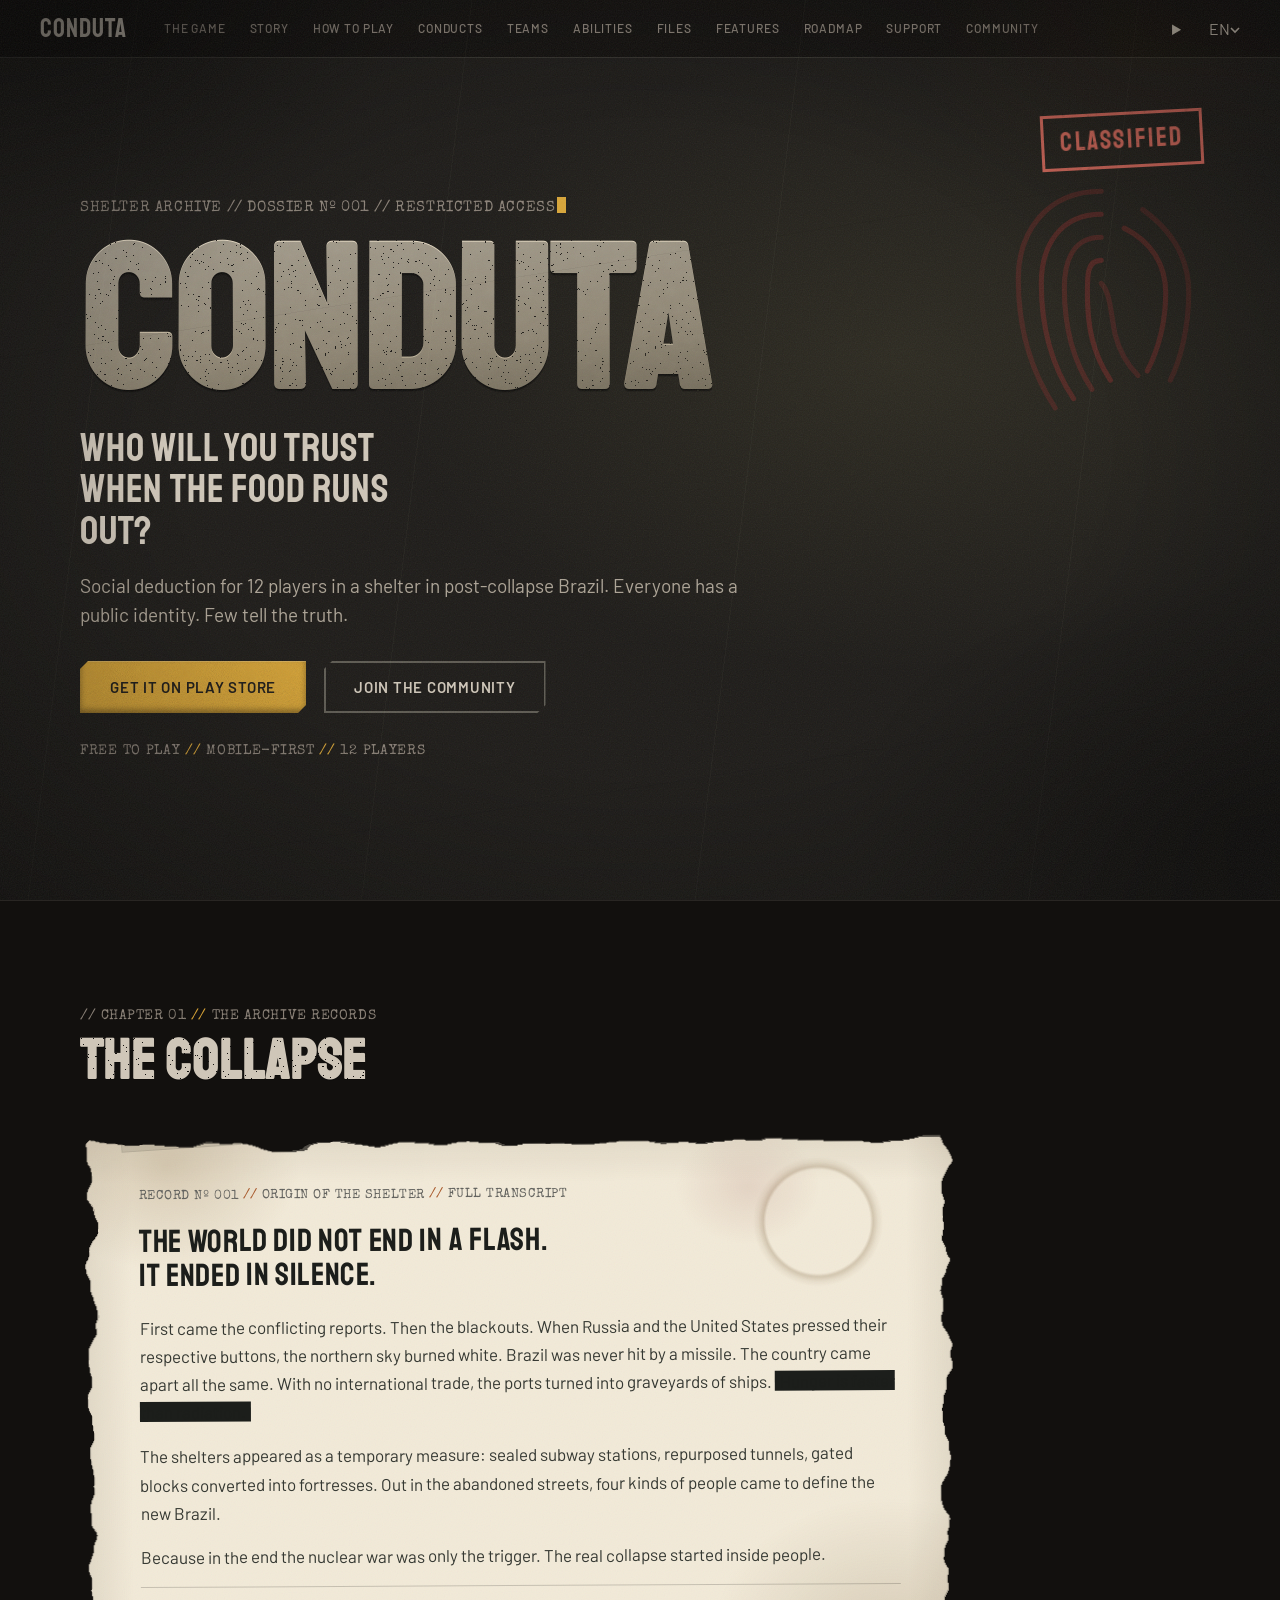
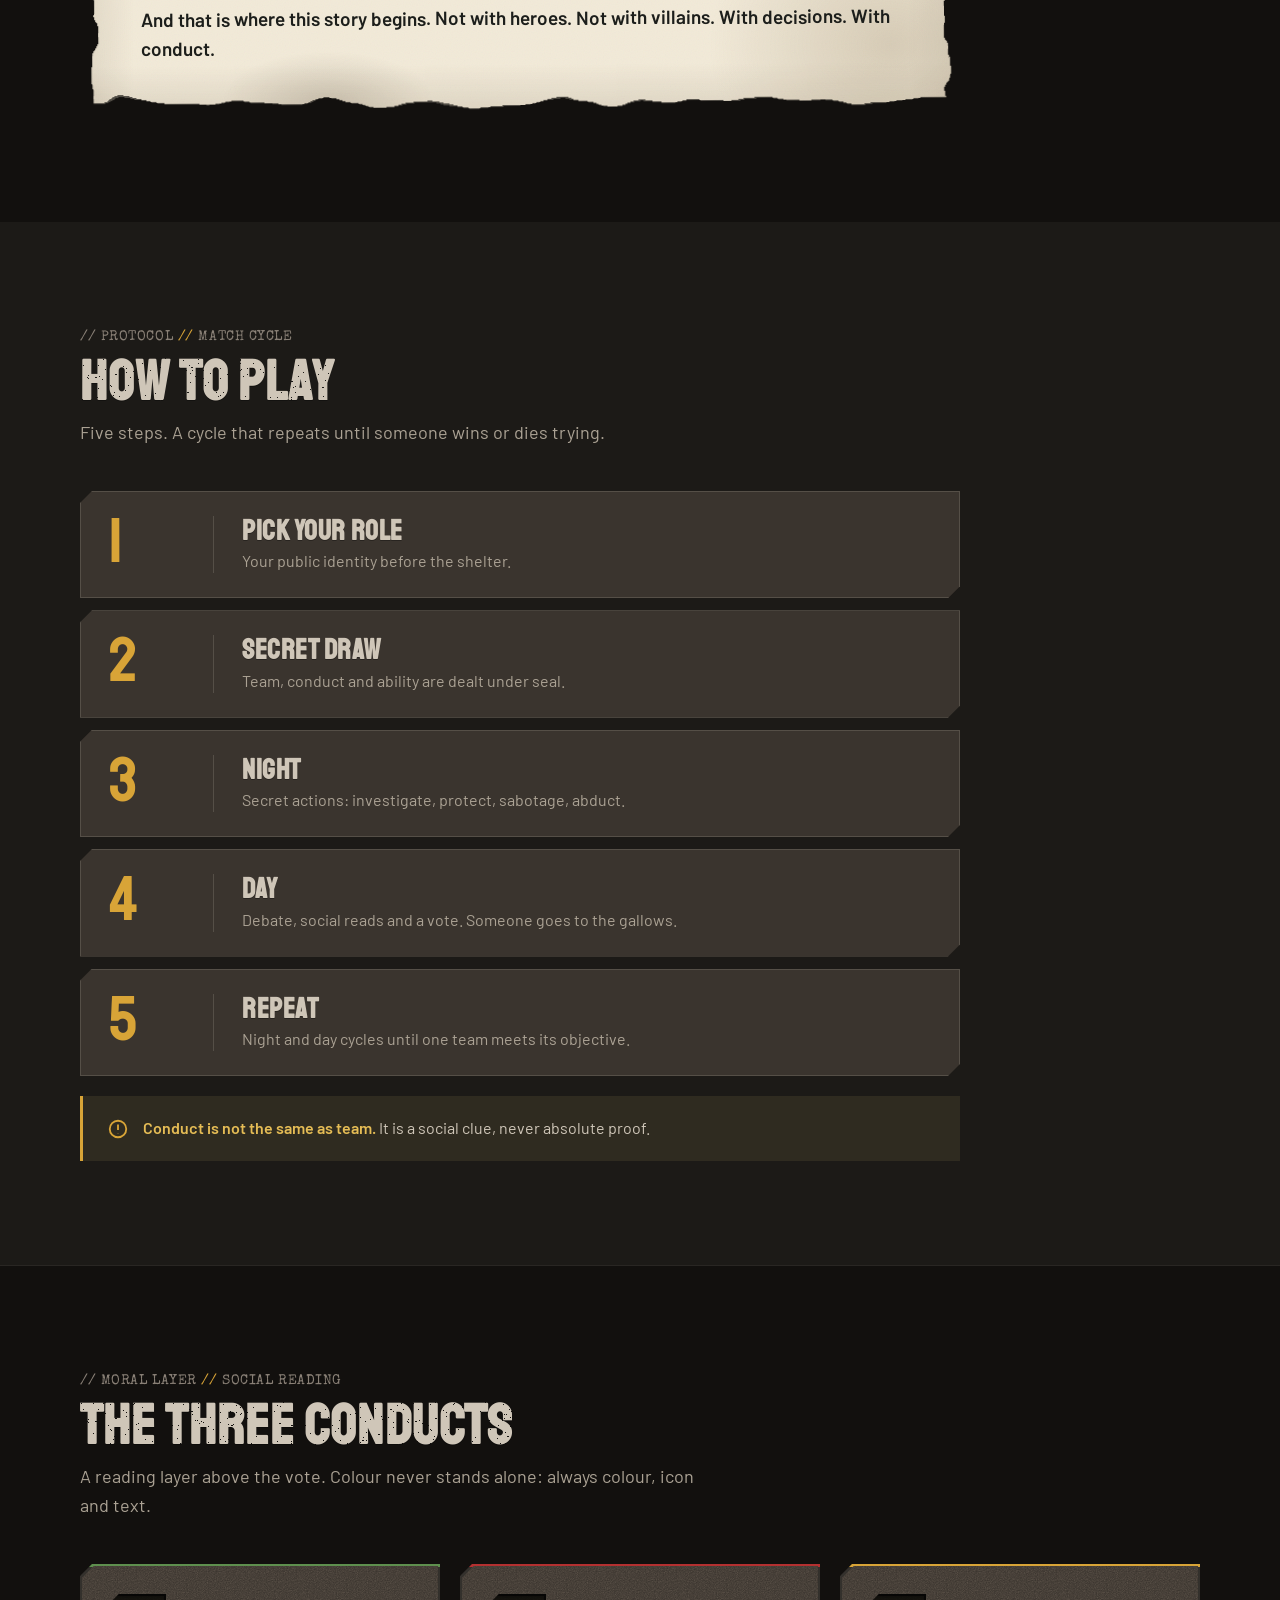
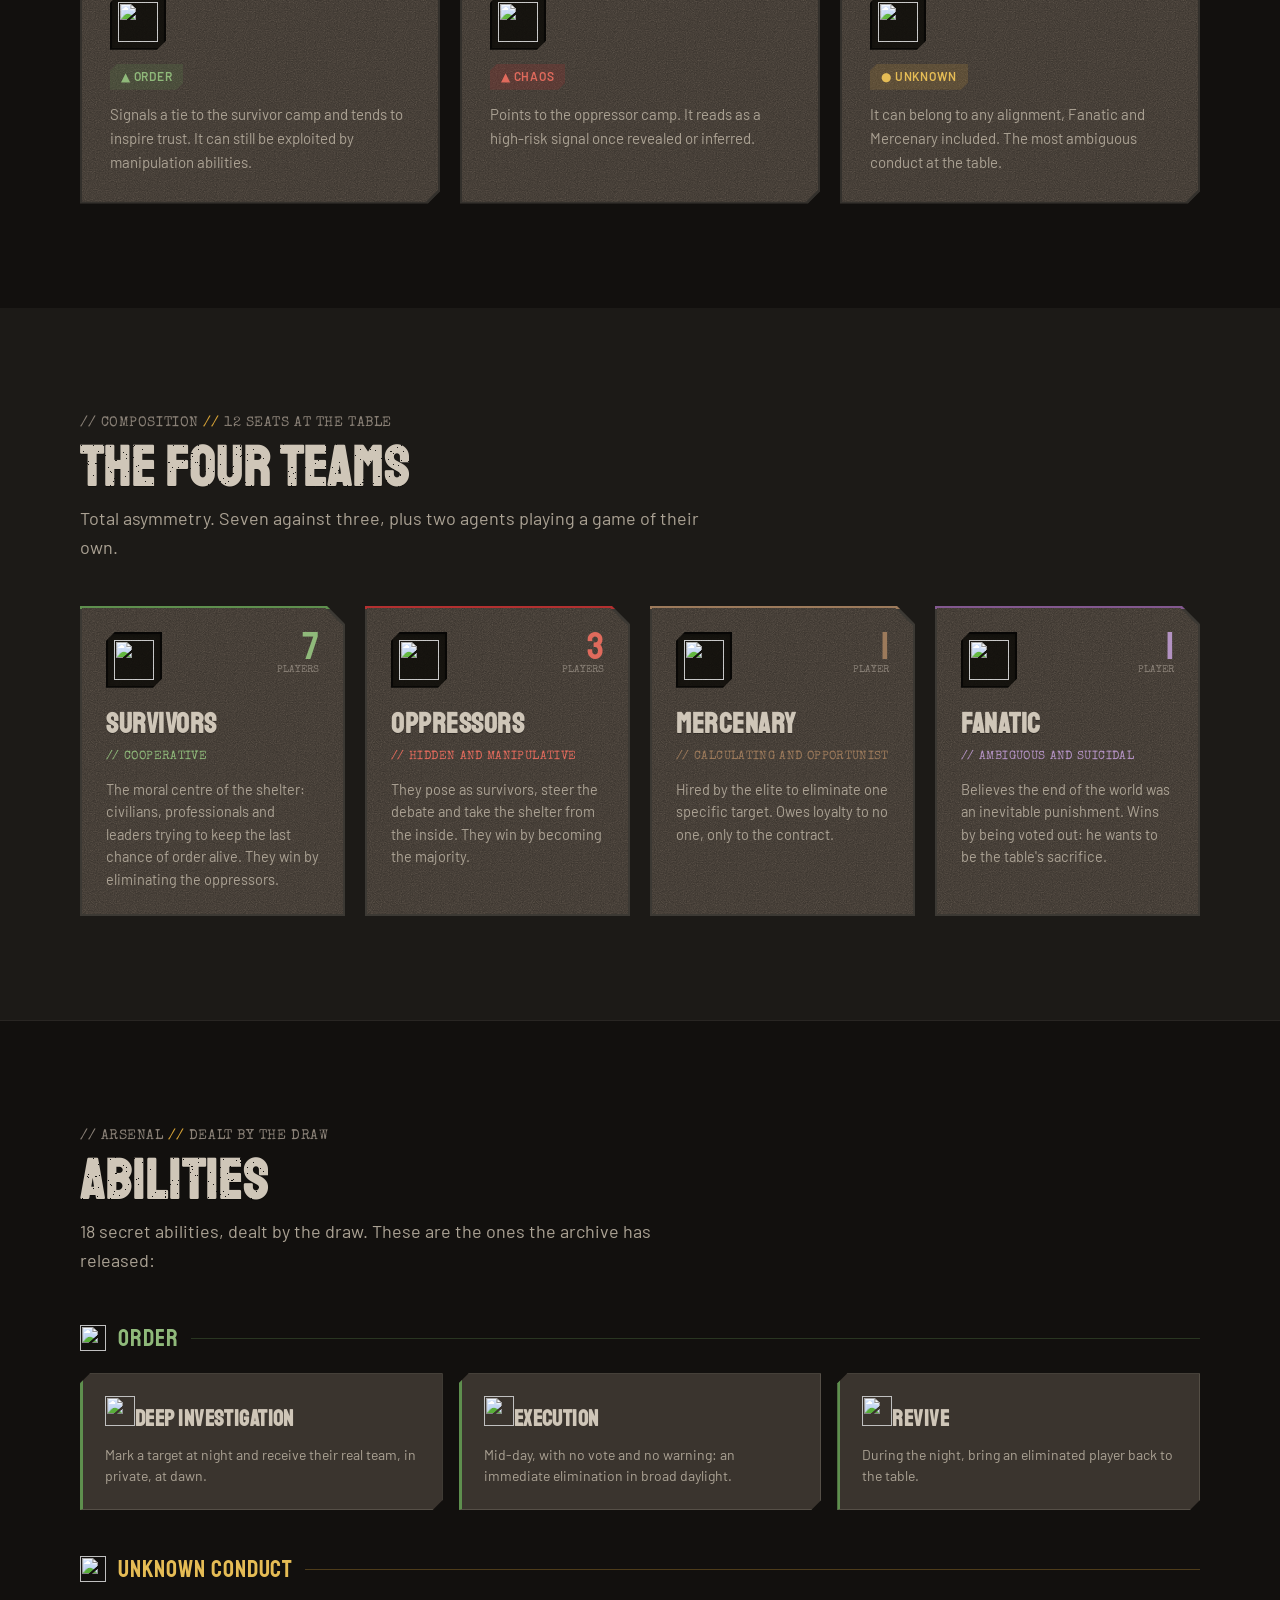
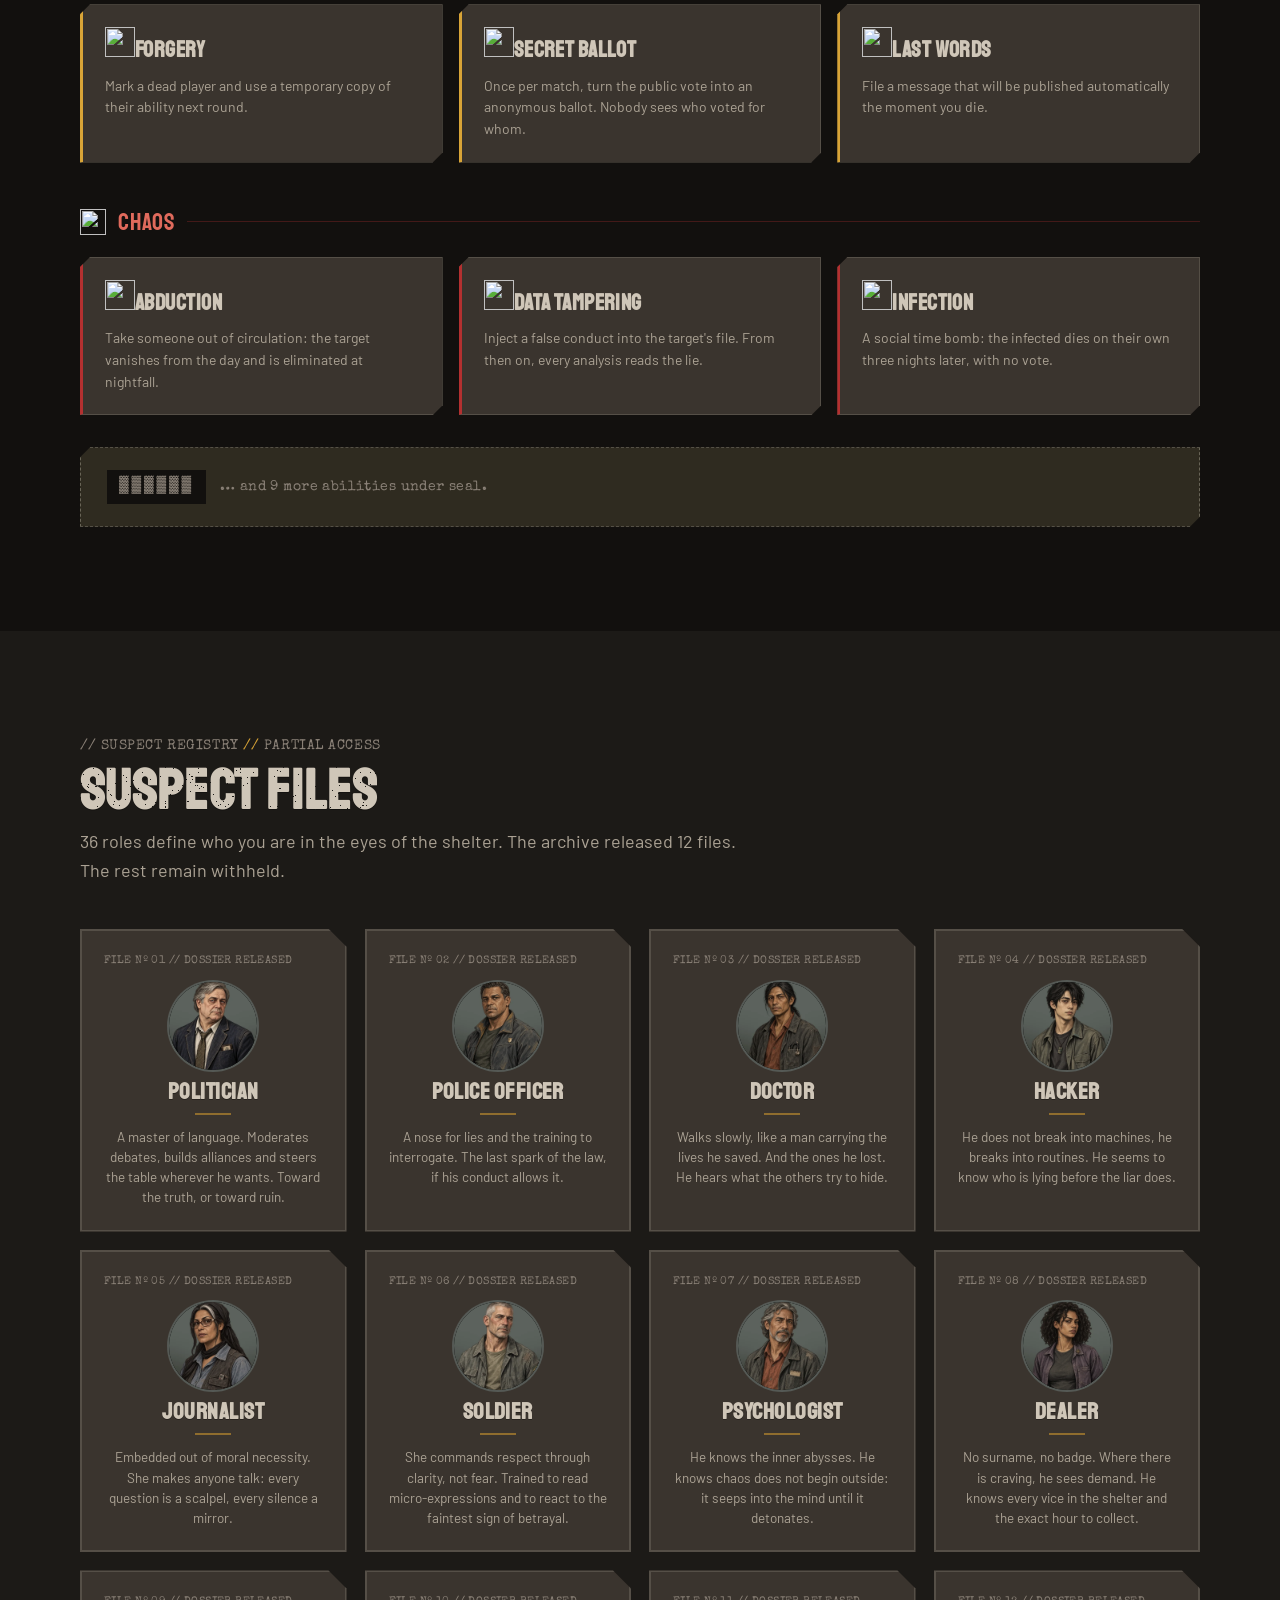
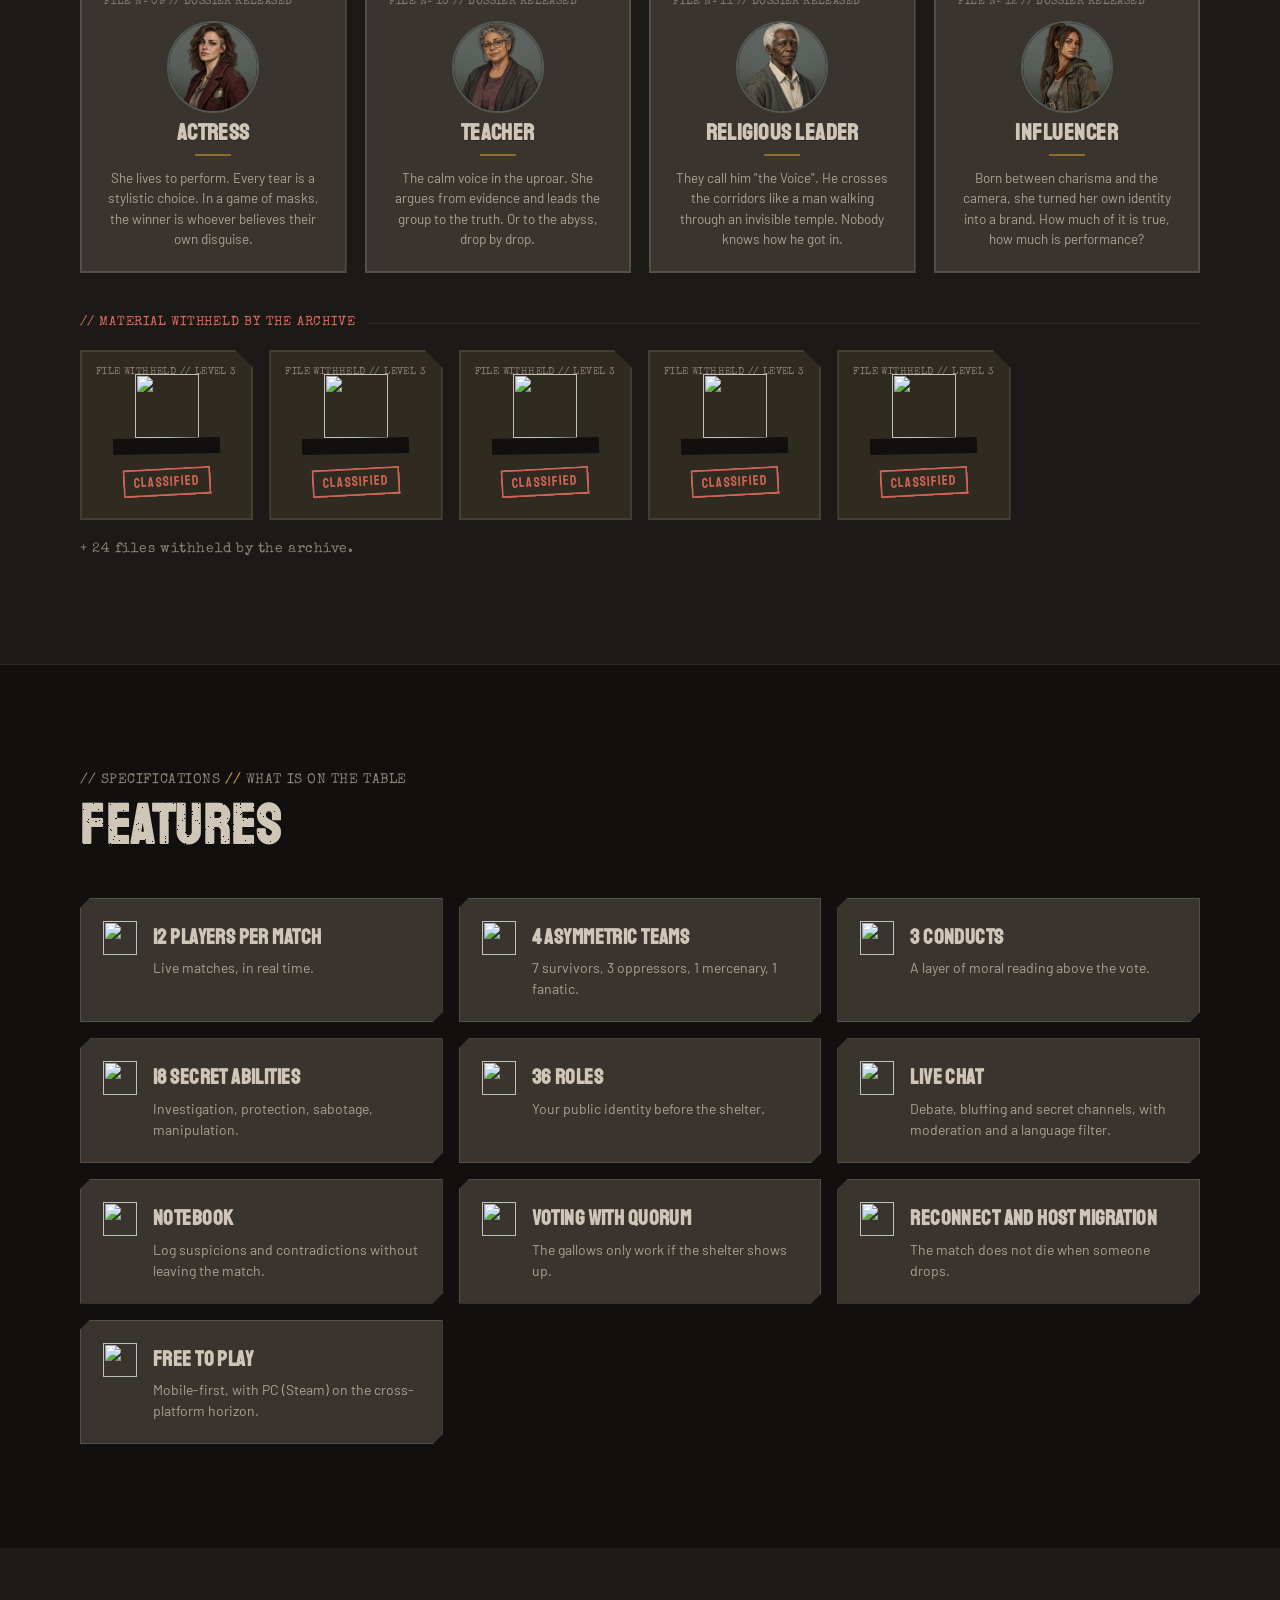
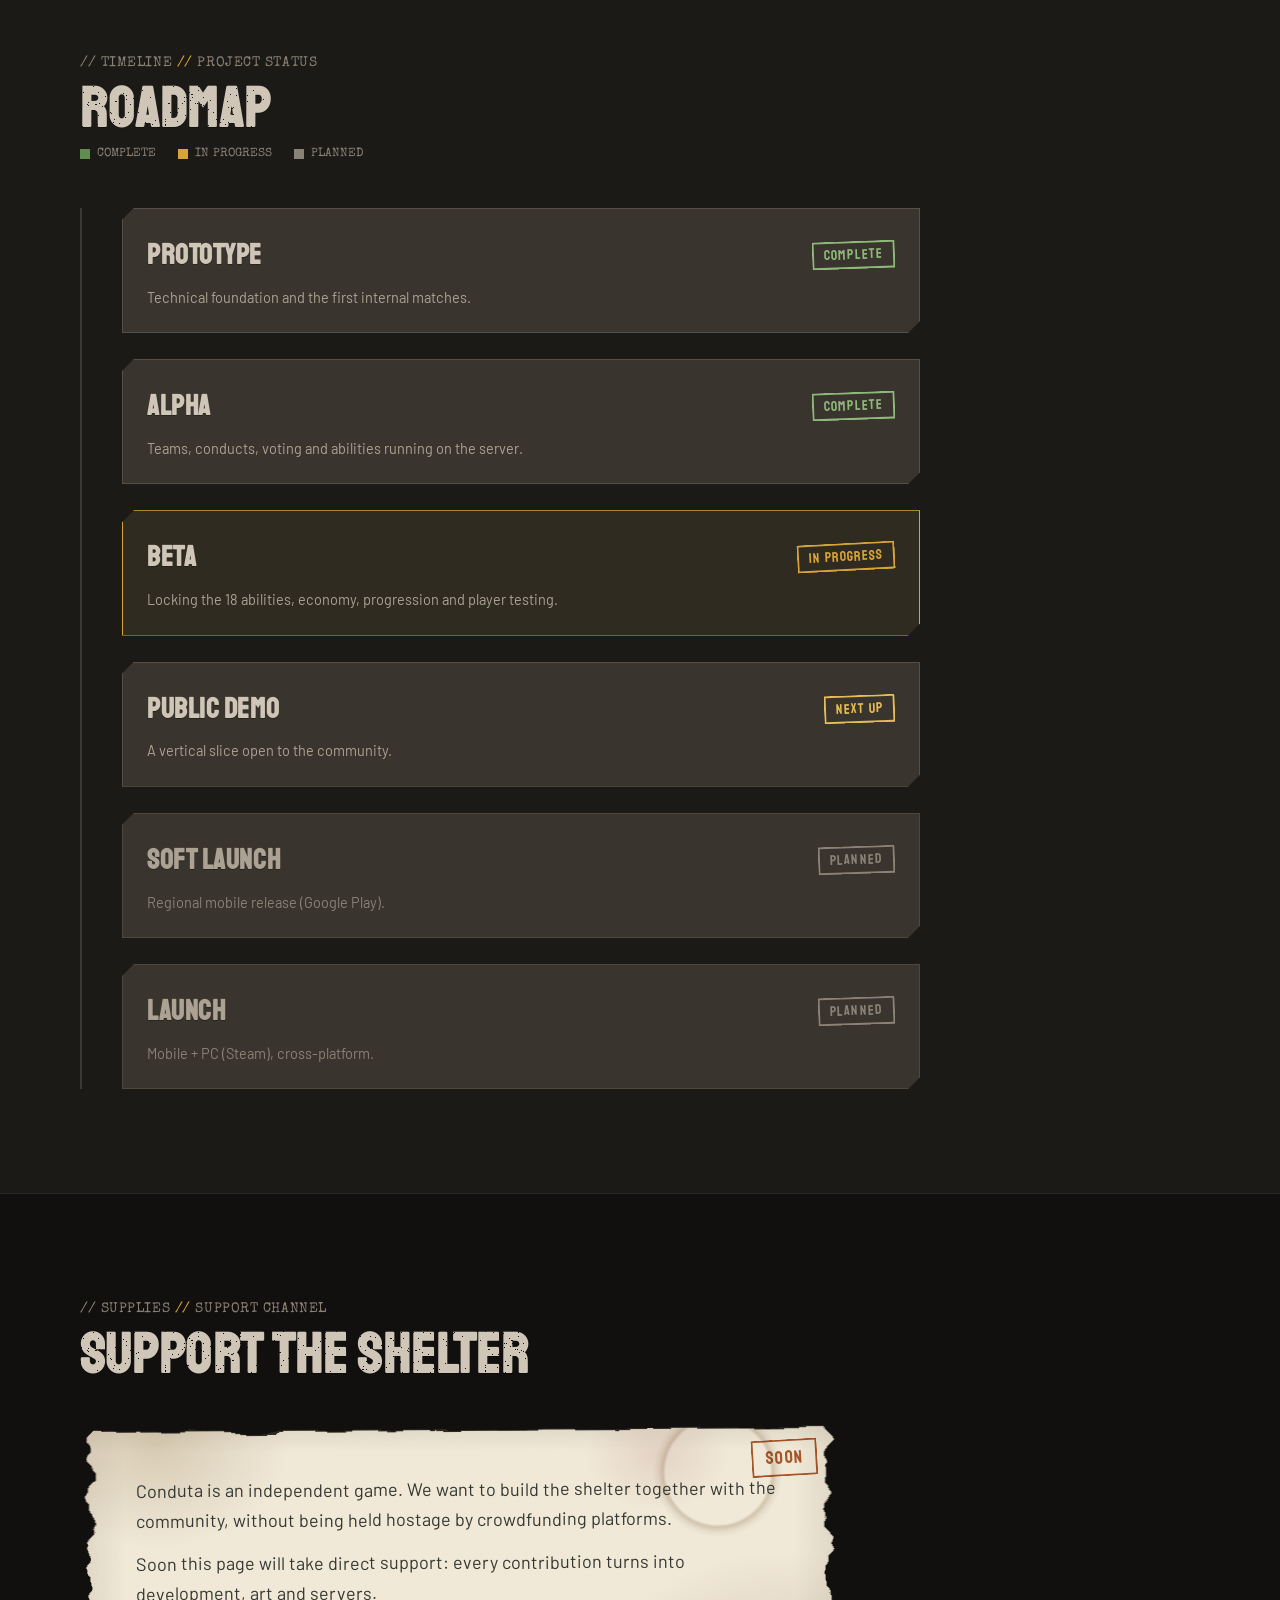
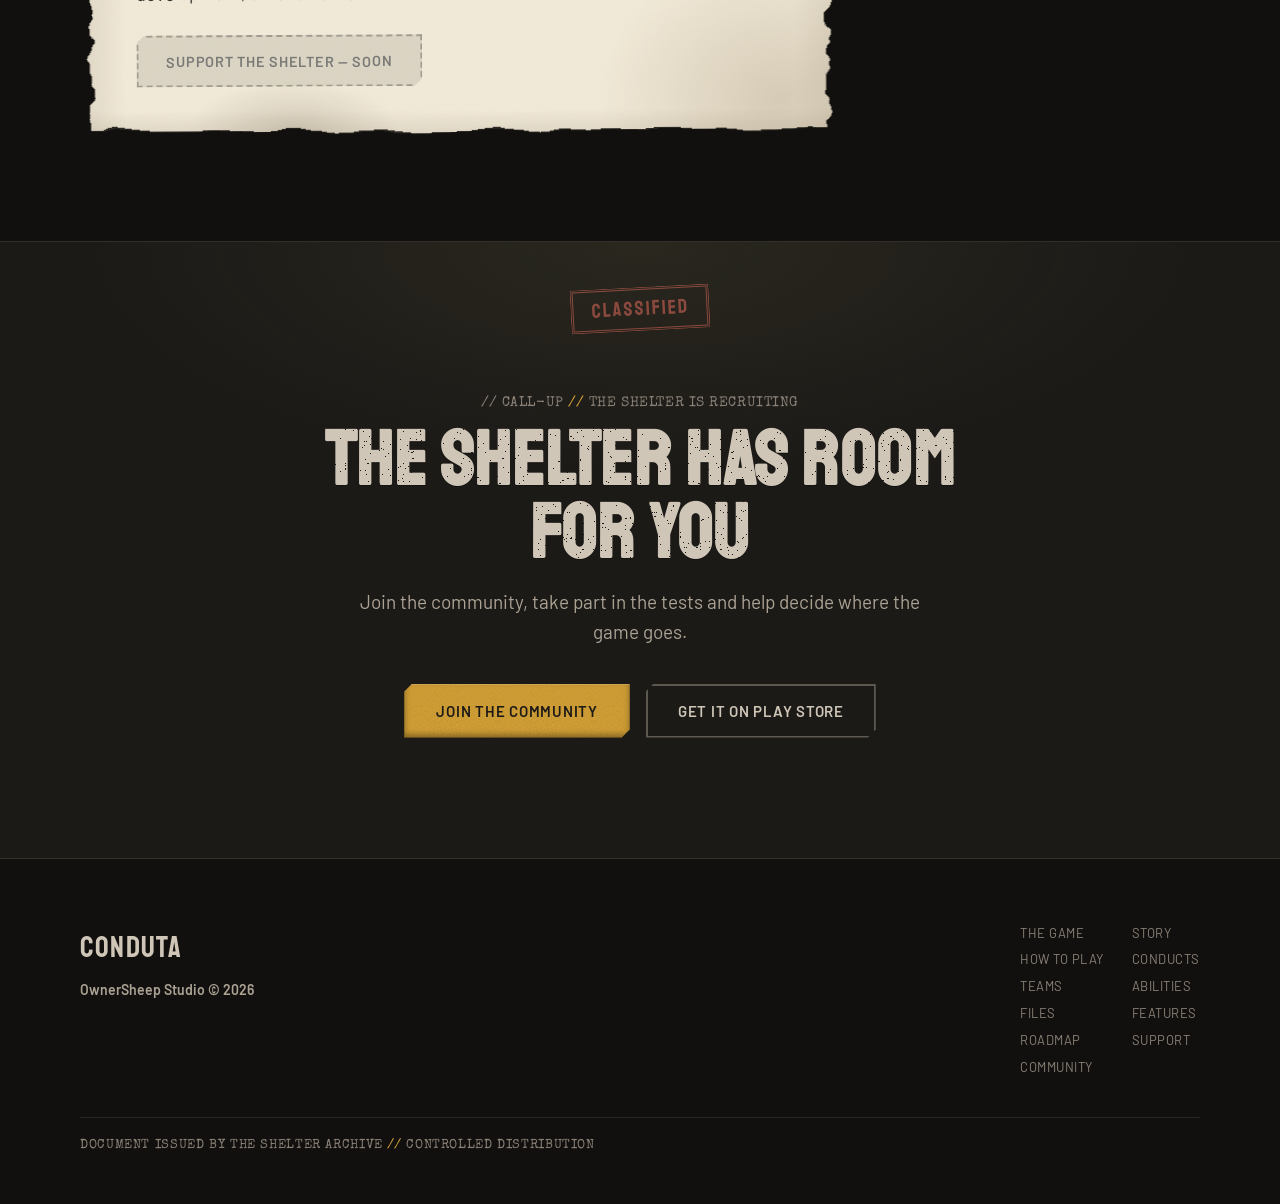
==== site/en/index.html @ 836adf1b "feat(site): fonte do site em produção + Design System v2 O código que estava no ar em ownersheep.com" ====
<!DOCTYPE html>
<html lang="en">
<head>
<meta charset="utf-8">
<meta name="viewport" content="width=device-width, initial-scale=1">
<title>CONDUTA — Shelter Dossier</title>
<meta name="description" content="CONDUTA is a social deduction game inside a post-collapse shelter: 12 players, 4 teams, 3 conducts and no one worth trusting. Lie, investigate, vote, survive.">
<link rel="canonical" href="https://ownersheep.com.br/en/">
<link rel="alternate" hreflang="pt-BR" href="https://ownersheep.com.br/">
<link rel="alternate" hreflang="en" href="https://ownersheep.com.br/en/">
<link rel="alternate" hreflang="es" href="https://ownersheep.com.br/es/">
<link rel="alternate" hreflang="x-default" href="https://ownersheep.com.br/">
<script>
!function(t,e){var o,n,p,r;e.__SV||(window.posthog=e,e._i=[],e.init=function(i,s,a){function g(t,e){var o=e.split(".");2==o.length&&(t=t[o[0]],e=o[1]),t[e]=function(){t.push([e].concat(Array.prototype.slice.call(arguments,0)))}}(p=t.createElement("script")).type="text/javascript",p.crossOrigin="anonymous",p.async=!0,p.src=s.api_host.replace(".i.posthog.com","-assets.i.posthog.com")+"/static/array.js",(r=t.getElementsByTagName("script")[0]).parentNode.insertBefore(p,r);var u=e;for(void 0!==a?u=e[a]=[]:a="posthog",u.people=u.people||[],u.toString=function(t){var e="posthog";return"posthog"!==a&&(e+="."+a),t||(e+=" (stub)"),e},u.people.toString=function(){return u.toString(1)+".people (stub)"},o="init capture register register_once register_for_session unregister unregister_for_session getFeatureFlag getFeatureFlagPayload isFeatureEnabled reloadFeatureFlags updateEarlyAccessFeatureEnrollment getEarlyAccessFeatures on onFeatureFlags onSessionId getSurveys getActiveMatchingSurveys renderSurvey canRenderSurvey getNextSurveyStep identify setPersonProperties group resetGroups setPersonPropertiesForFlags resetPersonPropertiesForFlags setGroupPropertiesForFlags resetGroupPropertiesForFlags reset get_distinct_id getGroups get_session_id get_session_replay_url alias set_config startSessionRecording stopSessionRecording sessionRecordingStarted captureException loadToolbar get_property getSessionProperty createPersonProfile opt_in_capturing opt_out_capturing has_opted_in_capturing has_opted_out_capturing clear_opt_in_out_capturing debug getPageViewId captureTraceFeedback captureTraceMetric".split(" "),n=0;n<o.length;n++)g(u,o[n]);e._i.push([i,s,a])},e.__SV=1)}(document,window.posthog||[]);
posthog.init('phc_nqcpeffnAC99HLrPmfV9vNyrhbx3zziM78CLrvFumbRr',{api_host:'https://us.i.posthog.com', defaults:'2025-05-24', person_profiles:'identified_only'})
</script>
<style>
@font-face{font-family:'Staatliches';src:url('../fonts/Staatliches-Regular.ttf') format('truetype');font-weight:400;font-display:swap;}
@font-face{font-family:'Barlow';src:url('../fonts/Barlow-Regular.ttf') format('truetype');font-weight:400;font-display:swap;}
@font-face{font-family:'Barlow';src:url('../fonts/Barlow-Medium.ttf') format('truetype');font-weight:500;font-display:swap;}
@font-face{font-family:'Barlow';src:url('../fonts/Barlow-SemiBold.ttf') format('truetype');font-weight:600;font-display:swap;}
@font-face{font-family:'Barlow';src:url('../fonts/Barlow-Bold.ttf') format('truetype');font-weight:700;font-display:swap;}
@font-face{font-family:'Special Elite';src:url('../fonts/SpecialElite-Regular.ttf') format('truetype');font-weight:400;font-display:swap;}
:root{
--surface-base:#1C1A17;--surface-sunken:#12100E;--surface-panel:#3A342E;--surface-panel-deep:#2F2B20;--surface-paper:#F2EAD8;--halo:#FBF7EC;
--ink:#CFC6B8;--ink-muted:#8A8177;--ink-soft:#ABA294;--ink-on-accent:#1C1A17;--ink-on-danger:#F2EAD8;--ink-on-paper:#1C1A17;
--accent:#D8A437;--accent-hover:#E5BC55;--accent-pressed:#B98A2D;--accent-deep:#8F6D2E;--rust:#A65526;--rust-bright:#C26E35;--leather:#9C7A5B;
--danger:#B33030;--danger-text:#E06A5C;--danger-pressed:#8F2424;--gore:#7A1F1F;--gore-shadow:#4A0F0F;
--success:#5E8F4E;--success-text:#8FB97A;
--team-survivors:#5E8F4E;--team-oppressors:#B33030;--team-mercenary:#9C7A5B;--team-fanatic:#82588F;--team-fanatic-text:#B392C2;
--conduct-order:#5E8F4E;--conduct-chaos:#B33030;--conduct-unknown:#D8A437;
--border-subtle:rgba(242,234,216,0.10);--border-medium:rgba(242,234,216,0.15);--border-strong:rgba(242,234,216,0.30);
--overlay-light:rgba(0,0,0,0.30);--overlay-medium:rgba(0,0,0,0.50);--overlay-heavy:rgba(0,0,0,0.80);
--font-display:'Staatliches','Arial Narrow',sans-serif;--font-body:'Barlow',system-ui,sans-serif;--font-dossier:'Special Elite','Courier New',monospace;
--cut-sm:8px;--cut-md:12px;--cut-lg:20px;--shadow-paper:4px 6px 0 rgba(0,0,0,0.35);
--ease-out:cubic-bezier(0.16,1,0.3,1);--ease-stamp:cubic-bezier(0.34,1.56,0.64,1);--ease-inout:cubic-bezier(0.83,0,0.17,1);
}
*{margin:0;padding:0;box-sizing:border-box;}
html{scroll-behavior:smooth;}
body{background:var(--surface-base);color:var(--ink);font-family:var(--font-body);font-size:16px;line-height:1.6;-webkit-font-smoothing:antialiased;overflow-x:hidden;padding-top:58px;scroll-padding-top:64px;}
::selection{background:var(--accent);color:var(--ink-on-accent);}
@keyframes stamp-in{0%{transform:rotate(-7deg) scale(1.7);opacity:0;}100%{transform:rotate(-3deg) scale(1);opacity:.9;}}
@keyframes blink{0%,49%{opacity:1;}50%,100%{opacity:0;}}
@keyframes rise{0%{transform:translateY(18px);opacity:0;}100%{transform:translateY(0);opacity:1;}}
@media (prefers-reduced-motion:reduce){*,*::before,*::after{animation-duration:.01ms!important;transition-duration:.01ms!important;}}
</style>
<style id="wear-layer">
/* ===== CAMADA DE DESGASTE v1.1 — feedback UI/UX 12/06/2026 ===== */
.wear-grain2{position:fixed;inset:0;pointer-events:none;z-index:9991;opacity:.06;mix-blend-mode:overlay;background-image:url("data:image/svg+xml,%3Csvg xmlns='http://www.w3.org/2000/svg' width='180' height='180'%3E%3Cfilter id='n'%3E%3CfeTurbulence type='fractalNoise' baseFrequency='0.11' numOctaves='2' seed='3'/%3E%3CfeColorMatrix type='saturate' values='0'/%3E%3C/filter%3E%3Crect width='180' height='180' filter='url(%23n)' opacity='0.55'/%3E%3C/svg%3E");}
.wear-vignette{position:fixed;inset:0;pointer-events:none;z-index:9989;background:radial-gradient(ellipse at center,transparent 52%,rgba(0,0,0,.40) 100%),radial-gradient(440px 300px at 6% 2%,rgba(0,0,0,.34),transparent 70%),radial-gradient(560px 360px at 97% 92%,rgba(0,0,0,.30),transparent 70%),radial-gradient(300px 200px at 88% 6%,rgba(58,38,18,.16),transparent 70%);}
.wear-scratches{position:fixed;inset:0;pointer-events:none;z-index:9988;opacity:.05;background:repeating-linear-gradient(97deg,transparent 0 137px,rgba(242,234,216,.55) 137px 138px,transparent 138px 331px),repeating-linear-gradient(-9deg,transparent 0 211px,rgba(0,0,0,.75) 211px 212px,transparent 212px 523px);}
.paper-worn{position:relative;transform:rotate(-.3deg);}
.paper-worn::after{content:"";position:absolute;inset:0;pointer-events:none;mix-blend-mode:multiply;background:
 radial-gradient(190px 150px at 10% 6%,rgba(122,90,42,.20),transparent 70%),
 radial-gradient(260px 210px at 92% 88%,rgba(101,77,38,.18),transparent 70%),
 radial-gradient(100px 80px at 76% 10%,rgba(122,31,31,.10),transparent 72%),
 radial-gradient(150px 70px at 28% 97%,rgba(60,45,25,.16),transparent 70%),
 radial-gradient(circle at 84% 16%,transparent 52px,rgba(110,80,40,.22) 55px,rgba(110,80,40,.07) 60px,transparent 65px),
 linear-gradient(180deg,rgba(70,50,25,.10),transparent 9%,transparent 91%,rgba(70,50,25,.12)),
 linear-gradient(90deg,rgba(70,50,25,.10),transparent 6%,transparent 94%,rgba(70,50,25,.10));}
@media (max-width:560px){
 .wear-scratches{display:none;}
 .paper-worn{transform:none;}
}

/* ===== REVISAO v1.2 — feedback ao vivo do Christian (UI/UX) 13/06/2026 ===== */
:root{ --soot:#13110D;
 --grime:url("data:image/svg+xml,%3Csvg xmlns='http://www.w3.org/2000/svg' width='160' height='160'%3E%3Cfilter id='g'%3E%3CfeTurbulence type='fractalNoise' baseFrequency='0.9' numOctaves='2'/%3E%3CfeColorMatrix type='saturate' values='0'/%3E%3C/filter%3E%3Crect width='160' height='160' filter='url(%23g)'/%3E%3C/svg%3E"); }
/* (1) marca com tinta gasta no lugar do ambar avulso */
.wordmark{ background:linear-gradient(176deg,#E9DEC8 0%,#CBBEA4 52%,#8B8169 100%);
 -webkit-background-clip:text; background-clip:text; -webkit-text-fill-color:transparent; color:transparent;
 filter:drop-shadow(0 2px 0 rgba(0,0,0,.42)); }
/* (4) relevo nos titulos display: tipo carimbado, nao adesivo chapado */
h1,h2,h3{ text-shadow:0 1px 0 rgba(0,0,0,.30); }
/* (4) relevo + grao nos botoes de acento */
a[style*="background:var(--accent)"], button[style*="background:var(--accent)"]{
 box-shadow:inset 0 1px 0 rgba(255,240,210,.22), inset 0 -3px 6px rgba(0,0,0,.40); }
/* (3) placa do simbolo: le em qualquer fundo, glifo cheio */
.sym{ width:56px; height:56px; display:grid; place-items:center; position:relative; flex:none;
 background:var(--soot);
 clip-path:polygon(9px 0,100% 0,100% calc(100% - 9px),calc(100% - 9px) 100%,0 100%,0 9px);
 box-shadow:inset 0 0 0 2px rgba(0,0,0,.55), inset 0 2px 5px rgba(0,0,0,.5), 0 2px 0 rgba(0,0,0,.4); }
.sym::after{ content:""; position:absolute; inset:0; pointer-events:none; opacity:.5; mix-blend-mode:overlay; background-image:var(--grime); }
.sym svg{ width:38px; height:38px; position:relative; z-index:1; filter:drop-shadow(0 1px 0 rgba(0,0,0,.65)); }
/* (2) chanfro com borda que ACOMPANHA o corte (camada dupla via clip herdado) */
.cutcard,.earcard{ background:transparent !important; border:none !important; position:relative; }
.cutcard::before,.earcard::before{ content:""; position:absolute; inset:0; z-index:0; clip-path:inherit;
 background:linear-gradient(var(--ctop,var(--border-medium)) 0 3px, var(--border-medium) 3px); }
.cutcard::after,.earcard::after{ content:""; position:absolute; inset:2px; z-index:0; clip-path:inherit;
 background:var(--surface-panel); background-image:var(--grime); background-blend-mode:overlay; }
.cutcard>*,.earcard>*{ position:relative; z-index:1; }
@media (max-width:560px){ .sym{ width:48px; height:48px; } .sym svg{ width:32px; height:32px; } }

/* ===== REVISAO v1.3 — 3a rodada Christian (UI/UX) 13/06/2026 ===== */
/* "tudo precisa parecer super sujo e desgastado": tipos com falha de   */
/* tinta, CTAs sujas e rachadas, documentos rasgados, mais grao.        */
/* v1.3.1 (14/06): 4a rodada — rachadura grossa -> fissura fina, CTAs    */
/* sem textura estranha, carimbos do site menos comidos.                */
:root{
 --tex-wear:url("data:image/svg+xml,%3Csvg xmlns='http://www.w3.org/2000/svg' width='320' height='150'%3E%3Cfilter id='tw'%3E%3CfeTurbulence type='fractalNoise' baseFrequency='0.4 0.55' numOctaves='3' seed='14'/%3E%3CfeComponentTransfer%3E%3CfeFuncA type='discrete' tableValues='1 1 1 1 1 1 1 1 1 1 1 1 0 1 1 1'/%3E%3C/feComponentTransfer%3E%3C/filter%3E%3Crect width='320' height='150' filter='url(%23tw)'/%3E%3C/svg%3E");
 --tex-chunk:url("data:image/svg+xml,%3Csvg xmlns='http://www.w3.org/2000/svg' width='340' height='170'%3E%3Cfilter id='tc'%3E%3CfeTurbulence type='fractalNoise' baseFrequency='0.14 0.22' numOctaves='3' seed='5'/%3E%3CfeComponentTransfer%3E%3CfeFuncA type='discrete' tableValues='1 1 1 1 0 1 1 0 1 0 1 1 1 0'/%3E%3C/feComponentTransfer%3E%3C/filter%3E%3Crect width='340' height='170' filter='url(%23tc)'/%3E%3C/svg%3E");
 --tex-dirt:url("data:image/svg+xml,%3Csvg xmlns='http://www.w3.org/2000/svg' width='150' height='150'%3E%3Cfilter id='td'%3E%3CfeTurbulence type='fractalNoise' baseFrequency='0.65' numOctaves='2'/%3E%3CfeColorMatrix type='saturate' values='0'/%3E%3CfeComponentTransfer%3E%3CfeFuncR type='linear' slope='0.42' intercept='0.55'/%3E%3CfeFuncG type='linear' slope='0.42' intercept='0.55'/%3E%3CfeFuncB type='linear' slope='0.42' intercept='0.55'/%3E%3C/feComponentTransfer%3E%3C/filter%3E%3Crect width='150' height='150' filter='url(%23td)'/%3E%3C/svg%3E");
 --tex-crack:url("data:image/svg+xml,%3Csvg xmlns='http://www.w3.org/2000/svg' width='560' height='420'%3E%3Cfilter id='cr'%3E%3CfeTurbulence type='fractalNoise' baseFrequency='0.03 0.05' numOctaves='2' seed='11' result='n'/%3E%3CfeDisplacementMap in='SourceGraphic' in2='n' scale='20'/%3E%3C/filter%3E%3Cg filter='url(%23cr)' stroke='%23000000' stroke-opacity='0.5' stroke-width='0.7' fill='none' stroke-linecap='round'%3E%3Cpath d='M70 30 L150 120 L130 250 L180 360'/%3E%3Cpath d='M150 120 L260 150'/%3E%3Cpath d='M130 250 L40 290'/%3E%3Cpath d='M470 40 L400 140 L440 260 L390 410'/%3E%3Cpath d='M400 140 L300 110'/%3E%3Cpath d='M440 260 L520 300'/%3E%3Cpath d='M250 360 L320 380 L420 350'/%3E%3Cpath d='M80 200 L120 215'/%3E%3Cpath d='M300 290 L350 330'/%3E%3Cpath d='M510 120 L545 160'/%3E%3C/g%3E%3C/svg%3E");
 --mask-torn:url("data:image/svg+xml,%3Csvg xmlns='http://www.w3.org/2000/svg' width='600' height='360' preserveAspectRatio='none'%3E%3Cfilter id='tn'%3E%3CfeTurbulence type='fractalNoise' baseFrequency='0.016 0.04' numOctaves='3' seed='6' result='n'/%3E%3CfeDisplacementMap in='SourceGraphic' in2='n' scale='17'/%3E%3C/filter%3E%3Crect x='9' y='9' width='582' height='342' fill='%23000' filter='url(%23tn)'/%3E%3C/svg%3E");
}
/* (A) falha de tinta no display grande (legivel: come so pontos) */
.wordmark, h1, h2{ -webkit-mask-image:var(--tex-wear); mask-image:var(--tex-wear);
 -webkit-mask-size:320px 150px; mask-size:320px 150px; }
/* (B) CTAs sujas, nao estranhas (r4 Christian): saiu a rachadura grossa */
/* e a mascara que furava a peca; fica so poeira fina em multiply.       */
a[style*="background:var(--accent)"], button[style*="background:var(--accent)"],
a[style*="background:var(--danger)"], button[style*="background:var(--danger)"]{
 background-image:var(--tex-dirt) !important;
 background-size:96px 96px !important;
 background-repeat:repeat !important;
 background-blend-mode:multiply !important; }
/* (C) cartas: so o grime fino (r4: a rachadura parecia desenho de barro) */
.cutcard::after,.earcard::after{ background-image:var(--grime);
 background-size:160px 160px; background-blend-mode:overlay; }
/* (D) documentos rasgados de verdade (borda deckled) */
.paper-worn{ -webkit-mask-image:var(--mask-torn); mask-image:var(--mask-torn);
 -webkit-mask-size:100% 100%; mask-size:100% 100%;
 -webkit-mask-repeat:no-repeat; mask-repeat:no-repeat; }
/* (E) grao global mais presente */
.wear-grain2{ opacity:.10; }
@media (prefers-reduced-motion: reduce){ .wordmark,h1,h2{ -webkit-mask-image:none; mask-image:none; } }
</style>
<link rel="preload" href="/fonts/Rokkitt-Variable.woff2" as="font" type="font/woff2" crossorigin>
<link rel="stylesheet" href="/ds-v2.css">
</head>
<body>
<div class="wear-vignette"></div><div class="wear-scratches"></div><div class="wear-grain2"></div>
<div style="position:fixed;inset:0;pointer-events:none;z-index:9990;opacity:.08;background-image:url(&quot;data:image/svg+xml,%3Csvg xmlns='http://www.w3.org/2000/svg' width='220' height='220'%3E%3Cfilter id='n'%3E%3CfeTurbulence type='fractalNoise' baseFrequency='0.85' numOctaves='2'/%3E%3C/filter%3E%3Crect width='220' height='220' filter='url(%23n)'/%3E%3C/svg%3E&quot;);"></div>

<nav style="position:fixed;top:0;left:0;right:0;z-index:1000;height:58px;display:flex;align-items:center;gap:clamp(12px,2vw,28px);padding:0 clamp(14px,4vw,40px);background:var(--surface-sunken);border-bottom:1px solid var(--border-medium);">
  <a href="#hero" style="font-family:var(--font-display);font-size:26px;letter-spacing:.04em;color:var(--ink);text-decoration:none;flex:none;line-height:1;">CONDUTA</a>
  <div style="display:flex;gap:2px;overflow-x:auto;flex:1;scrollbar-width:none;-ms-overflow-style:none;mask-image:linear-gradient(90deg,transparent 0,#000 14px,#000 calc(100% - 14px),transparent 100%);">
    <a href="#hero" style="flex:none;padding:8px 11px;font-family:var(--font-body);font-weight:500;font-size:12px;letter-spacing:.07em;text-transform:uppercase;color:var(--ink-muted);text-decoration:none;white-space:nowrap;transition:color 120ms var(--ease-out);" style-hover="color:var(--accent);">The Game</a>
    <a href="#historia" style="flex:none;padding:8px 11px;font-family:var(--font-body);font-weight:500;font-size:12px;letter-spacing:.07em;text-transform:uppercase;color:var(--ink-muted);text-decoration:none;white-space:nowrap;transition:color 120ms var(--ease-out);" style-hover="color:var(--accent);">Story</a>
    <a href="#como" style="flex:none;padding:8px 11px;font-family:var(--font-body);font-weight:500;font-size:12px;letter-spacing:.07em;text-transform:uppercase;color:var(--ink-muted);text-decoration:none;white-space:nowrap;transition:color 120ms var(--ease-out);" style-hover="color:var(--accent);">How to Play</a>
    <a href="#condutas" style="flex:none;padding:8px 11px;font-family:var(--font-body);font-weight:500;font-size:12px;letter-spacing:.07em;text-transform:uppercase;color:var(--ink-muted);text-decoration:none;white-space:nowrap;transition:color 120ms var(--ease-out);" style-hover="color:var(--accent);">Conducts</a>
    <a href="#times" style="flex:none;padding:8px 11px;font-family:var(--font-body);font-weight:500;font-size:12px;letter-spacing:.07em;text-transform:uppercase;color:var(--ink-muted);text-decoration:none;white-space:nowrap;transition:color 120ms var(--ease-out);" style-hover="color:var(--accent);">Teams</a>
    <a href="#habilidades" style="flex:none;padding:8px 11px;font-family:var(--font-body);font-weight:500;font-size:12px;letter-spacing:.07em;text-transform:uppercase;color:var(--ink-muted);text-decoration:none;white-space:nowrap;transition:color 120ms var(--ease-out);" style-hover="color:var(--accent);">Abilities</a>
    <a href="#fichas" style="flex:none;padding:8px 11px;font-family:var(--font-body);font-weight:500;font-size:12px;letter-spacing:.07em;text-transform:uppercase;color:var(--ink-muted);text-decoration:none;white-space:nowrap;transition:color 120ms var(--ease-out);" style-hover="color:var(--accent);">Files</a>
    <a href="#features" style="flex:none;padding:8px 11px;font-family:var(--font-body);font-weight:500;font-size:12px;letter-spacing:.07em;text-transform:uppercase;color:var(--ink-muted);text-decoration:none;white-space:nowrap;transition:color 120ms var(--ease-out);" style-hover="color:var(--accent);">Features</a>
    <a href="#roadmap" style="flex:none;padding:8px 11px;font-family:var(--font-body);font-weight:500;font-size:12px;letter-spacing:.07em;text-transform:uppercase;color:var(--ink-muted);text-decoration:none;white-space:nowrap;transition:color 120ms var(--ease-out);" style-hover="color:var(--accent);">Roadmap</a>
    <a href="#apoiar" style="flex:none;padding:8px 11px;font-family:var(--font-body);font-weight:500;font-size:12px;letter-spacing:.07em;text-transform:uppercase;color:var(--ink-muted);text-decoration:none;white-space:nowrap;transition:color 120ms var(--ease-out);" style-hover="color:var(--accent);">Support</a>
    <a href="#comunidade" style="flex:none;padding:8px 11px;font-family:var(--font-body);font-weight:500;font-size:12px;letter-spacing:.07em;text-transform:uppercase;color:var(--ink-muted);text-decoration:none;white-space:nowrap;transition:color 120ms var(--ease-out);" style-hover="color:var(--accent);">Community</a>
  </div>
<details class="lang-menu"><summary aria-label="Language: English"><img src="/flags/us.svg" alt="" width="20" height="14"><span>EN</span><svg class="lang-caret" width="10" height="10" viewBox="0 0 10 10" aria-hidden="true"><path d="M1 3l4 4 4-4" fill="none" stroke="currentColor" stroke-width="1.6"/></svg></summary><ul><li><a href="/" hreflang="pt-BR" lang="pt-BR"><img src="/flags/br.svg" alt="" width="20" height="14">Português</a></li><li><a href="/en/" hreflang="en" lang="en" aria-current="page"><img src="/flags/us.svg" alt="" width="20" height="14">English</a></li><li><a href="/es/" hreflang="es" lang="es"><img src="/flags/es.svg" alt="" width="20" height="14">Español</a></li></ul></details></nav>

<section id="hero" data-screen-label="Hero" style="position:relative;min-height:calc(100vh - 58px);display:flex;flex-direction:column;justify-content:center;padding:clamp(40px,8vw,80px) clamp(16px,5vw,64px);overflow:hidden;background:radial-gradient(ellipse 62% 58% at 70% 36%,rgba(224,215,132,.08),transparent 64%),var(--surface-base);">
  <svg viewBox="0 0 100 120" fill="none" stroke="#B33030" stroke-width="2.2" stroke-linecap="round" style="position:absolute;right:5%;top:12%;width:clamp(120px,18vw,240px);opacity:.42;pointer-events:none;">
    <path d="M50 14 C26 14 14 32 14 52 C14 78 22 96 30 108" opacity=".55"/>
    <path d="M50 24 C32 24 24 38 24 54 C24 76 30 92 38 104" opacity=".7"/>
    <path d="M50 34 C38 34 34 44 34 56 C34 74 38 88 46 100" opacity=".6"/>
    <path d="M50 44 C44 44 44 50 44 58 C44 72 46 84 54 96" opacity=".75"/>
    <path d="M50 54 C54 58 54 66 56 76 C58 84 62 90 66 94" opacity=".5"/>
    <path d="M60 30 C72 36 78 46 78 58 C78 72 74 84 70 92" opacity=".65"/>
    <path d="M68 22 C82 32 88 44 88 58 C88 74 84 88 80 96" opacity=".45"/>
  </svg>
  <span style="position:absolute;top:clamp(20px,6vh,60px);right:clamp(16px,6vw,80px);font-family:var(--font-display);font-size:clamp(16px,2.4vw,26px);letter-spacing:.1em;color:var(--danger-text);border:3px solid var(--danger-text);padding:4px 16px;transform:rotate(-3deg);opacity:.9;text-transform:uppercase;animation:stamp-in 320ms var(--ease-stamp) both;-webkit-mask-image:url(&quot;data:image/svg+xml,%3Csvg xmlns='http://www.w3.org/2000/svg' width='240' height='120'%3E%3Cfilter id='w'%3E%3CfeTurbulence type='fractalNoise' baseFrequency='0.16 0.30' numOctaves='3' seed='7'/%3E%3CfeComponentTransfer%3E%3CfeFuncA type='discrete' tableValues='0.55 0.7 0.85 1 1 1 1 1 1 1 1 1'/%3E%3C/feComponentTransfer%3E%3C/filter%3E%3Crect width='240' height='120' filter='url(%23w)' fill='black'/%3E%3C/svg%3E&quot;);mask-image:url(&quot;data:image/svg+xml,%3Csvg xmlns='http://www.w3.org/2000/svg' width='240' height='120'%3E%3Cfilter id='w'%3E%3CfeTurbulence type='fractalNoise' baseFrequency='0.16 0.30' numOctaves='3' seed='7'/%3E%3CfeComponentTransfer%3E%3CfeFuncA type='discrete' tableValues='0.55 0.7 0.85 1 1 1 1 1 1 1 1 1'/%3E%3C/feComponentTransfer%3E%3C/filter%3E%3Crect width='240' height='120' filter='url(%23w)' fill='black'/%3E%3C/svg%3E&quot;);">Classified</span>
  <div style="max-width:1120px;width:100%;margin:0 auto;position:relative;z-index:2;">
    <div style="font-family:var(--font-dossier);font-size:clamp(13px,1.6vw,15px);color:var(--ink-muted);letter-spacing:.04em;min-height:1.6em;"><span id="tw-text"></span><span style="display:inline-block;width:9px;height:1.05em;background:var(--accent);vertical-align:-2px;margin-left:2px;animation:blink 1s step-end infinite;"></span></div>
    <h1 class="wordmark" style="font-family:var(--font-display);font-size:clamp(78px,16vw,200px);line-height:.86;letter-spacing:.01em;color:var(--ink);text-transform:uppercase;margin:clamp(10px,2vh,22px) 0 0;">CONDUTA</h1>
    <p style="font-family:var(--font-display);font-size:clamp(22px,3.6vw,40px);line-height:1.04;letter-spacing:.02em;color:var(--ink);text-transform:uppercase;margin-top:clamp(12px,2vh,20px);max-width:18ch;">Who will you trust when the food runs out?</p>
    <p style="font-size:clamp(15px,1.9vw,19px);line-height:1.55;color:var(--ink-soft);max-width:60ch;margin-top:clamp(14px,2vh,22px);">Social deduction for 12 players in a shelter in post-collapse Brazil. Everyone has a public identity. Few tell the truth.</p>
    <div style="display:flex;flex-wrap:wrap;gap:clamp(12px,2vw,18px);align-items:center;margin-top:clamp(22px,3.5vh,36px);">
      <div style="position:relative;">
        <a href="https://play.google.com/store/apps/details?id=com.ownersheep.conduta" target="_blank" rel="noopener" data-cta="download-play" style="display:inline-flex;align-items:center;justify-content:center;height:52px;padding:0 30px;font-family:var(--font-body);font-weight:600;font-size:15px;letter-spacing:.05em;text-transform:uppercase;color:var(--ink-on-accent);background:var(--accent);text-decoration:none;transition:background 120ms var(--ease-out),transform 120ms var(--ease-out);clip-path:polygon(8px 0,100% 0,100% calc(100% - 8px),calc(100% - 8px) 100%,0 100%,0 8px);" style-hover="background:var(--accent-hover);">Get it on Play Store</a>
      </div>
      <a href="#comunidade" style="display:inline-flex;align-items:center;justify-content:center;height:52px;padding:0 28px;font-family:var(--font-body);font-weight:600;font-size:15px;letter-spacing:.05em;text-transform:uppercase;color:var(--ink);background:transparent;border:2px solid var(--border-strong);text-decoration:none;transition:border-color 120ms var(--ease-out),color 120ms var(--ease-out);clip-path:polygon(8px 0,100% 0,100% calc(100% - 8px),calc(100% - 8px) 100%,0 100%,0 8px);" style-hover="border-color:var(--ink);color:#fff;">Join the community</a>
    </div>
    <div style="font-family:var(--font-dossier);font-size:clamp(12px,1.5vw,14px);color:var(--ink-muted);letter-spacing:.05em;margin-top:clamp(20px,3vh,30px);">FREE TO PLAY <span style="color:var(--accent);">//</span> MOBILE-FIRST <span style="color:var(--accent);">//</span> 12 PLAYERS</div>
  </div>
</section>


<section id="historia" data-screen-label="Story" style="padding:clamp(56px,9vw,104px) clamp(16px,5vw,64px);background:var(--surface-sunken);border-top:1px solid var(--border-subtle);">
  <div style="max-width:1120px;margin:0 auto;">
    <div style="font-family:var(--font-dossier);font-size:14px;color:var(--ink-muted);letter-spacing:.04em;">// CHAPTER 01 <span style="color:var(--accent);">//</span> THE ARCHIVE RECORDS</div>
    <h2 style="font-family:var(--font-display);font-size:clamp(34px,5.5vw,56px);line-height:1.0;letter-spacing:.02em;text-transform:uppercase;color:var(--ink);margin:6px 0 clamp(24px,4vw,40px);">The Collapse</h2>
    <div class="paper-worn" style="position:relative;background:var(--surface-paper);color:var(--ink-on-paper);padding:clamp(28px,5vw,56px) clamp(24px,5vw,60px);box-shadow:var(--shadow-paper);clip-path:polygon(20px 0,100% 0,100% calc(100% - 20px),calc(100% - 20px) 100%,0 100%,0 20px);max-width:880px;">
      <div style="position:absolute;inset:0;pointer-events:none;opacity:.06;background-image:url(&quot;data:image/svg+xml,%3Csvg xmlns='http://www.w3.org/2000/svg' width='220' height='220'%3E%3Cfilter id='n'%3E%3CfeTurbulence type='fractalNoise' baseFrequency='0.85' numOctaves='2'/%3E%3C/filter%3E%3Crect width='220' height='220' filter='url(%23n)'/%3E%3C/svg%3E&quot;);"></div>
      <div style="position:absolute;top:-12px;left:42px;width:120px;height:30px;background:rgba(28,30,27,.10);transform:rotate(-3.5deg);border:1px solid rgba(0,0,0,.07);"></div>
      <div style="position:relative;z-index:1;">
        <div style="font-family:var(--font-dossier);font-size:13px;color:#63635F;letter-spacing:.04em;margin-bottom:18px;">RECORD Nº 001 <span style="color:var(--rust);">//</span> ORIGIN OF THE SHELTER <span style="color:var(--rust);">//</span> FULL TRANSCRIPT</div>
        <p style="font-family:var(--font-display);font-size:clamp(22px,3.4vw,32px);line-height:1.06;letter-spacing:.02em;text-transform:uppercase;color:#1C1E1B;margin-bottom:20px;">The world did not end in a flash.<br>It ended in silence.</p>
        <p style="font-size:clamp(15px,1.8vw,17px);line-height:1.66;color:#353832;margin-bottom:16px;">First came the conflicting reports. Then the blackouts. When Russia and the United States pressed their respective buttons, the northern sky burned white. Brazil was never hit by a missile. The country came apart all the same. With no international trade, the ports turned into graveyards of ships. <span style="background:#1C1E1B;color:#1C1E1B;padding:0 5px;user-select:none;">Hunger is faster than radiation.</span></p>
        <p style="font-size:clamp(15px,1.8vw,17px);line-height:1.66;color:#353832;margin-bottom:16px;">The shelters appeared as a temporary measure: sealed subway stations, repurposed tunnels, gated blocks converted into fortresses. Out in the abandoned streets, four kinds of people came to define the new Brazil.</p>
        <p style="font-size:clamp(15px,1.8vw,17px);line-height:1.66;color:#353832;margin-bottom:16px;">Because in the end the nuclear war was only the trigger. The real collapse started inside people.</p>
        <p style="font-size:clamp(16px,2vw,19px);line-height:1.5;color:#1C1E1B;font-weight:600;border-top:1px solid rgba(0,0,0,.18);padding-top:18px;margin-top:4px;">And that is where this story begins. Not with heroes. Not with villains. With decisions. With conduct.</p>
      </div>
    </div>
  </div>
</section>

<section id="como" data-screen-label="How to Play" style="padding:clamp(56px,9vw,104px) clamp(16px,5vw,64px);background:var(--surface-base);">
  <div style="max-width:1120px;margin:0 auto;">
    <div style="font-family:var(--font-dossier);font-size:14px;color:var(--ink-muted);letter-spacing:.04em;">// PROTOCOL <span style="color:var(--accent);">//</span> MATCH CYCLE</div>
    <h2 style="font-family:var(--font-display);font-size:clamp(34px,5.5vw,56px);line-height:1.0;letter-spacing:.02em;text-transform:uppercase;color:var(--ink);margin:6px 0 8px;">How to Play</h2>
    <p style="font-size:clamp(15px,1.9vw,18px);line-height:1.6;color:var(--ink-soft);max-width:62ch;margin-bottom:clamp(28px,4vw,44px);">Five steps. A cycle that repeats until someone wins or dies trying.</p>
    <div style="display:flex;flex-direction:column;gap:12px;max-width:880px;">
      
        <div style="display:flex;align-items:stretch;gap:clamp(16px,2.5vw,28px);background:var(--surface-panel);border:1px solid var(--border-medium);padding:clamp(16px,2.5vw,24px) clamp(18px,3vw,28px);clip-path:polygon(12px 0,100% 0,100% calc(100% - 12px),calc(100% - 12px) 100%,0 100%,0 12px);">
          <div style="font-family:var(--font-display);font-size:clamp(40px,6vw,64px);line-height:.8;color:var(--accent);flex:none;width:clamp(46px,7vw,76px);">1</div>
          <div style="border-left:1px solid var(--border-medium);padding-left:clamp(16px,2.5vw,28px);display:flex;flex-direction:column;justify-content:center;">
            <h3 style="font-family:var(--font-display);font-size:clamp(20px,2.8vw,28px);line-height:1.05;letter-spacing:.02em;text-transform:uppercase;color:var(--ink);">Pick your role</h3>
            <p style="font-size:clamp(14px,1.7vw,16px);line-height:1.5;color:var(--ink-soft);margin-top:4px;">Your public identity before the shelter.</p>
          </div>
        </div>
      
        <div style="display:flex;align-items:stretch;gap:clamp(16px,2.5vw,28px);background:var(--surface-panel);border:1px solid var(--border-medium);padding:clamp(16px,2.5vw,24px) clamp(18px,3vw,28px);clip-path:polygon(12px 0,100% 0,100% calc(100% - 12px),calc(100% - 12px) 100%,0 100%,0 12px);">
          <div style="font-family:var(--font-display);font-size:clamp(40px,6vw,64px);line-height:.8;color:var(--accent);flex:none;width:clamp(46px,7vw,76px);">2</div>
          <div style="border-left:1px solid var(--border-medium);padding-left:clamp(16px,2.5vw,28px);display:flex;flex-direction:column;justify-content:center;">
            <h3 style="font-family:var(--font-display);font-size:clamp(20px,2.8vw,28px);line-height:1.05;letter-spacing:.02em;text-transform:uppercase;color:var(--ink);">Secret draw</h3>
            <p style="font-size:clamp(14px,1.7vw,16px);line-height:1.5;color:var(--ink-soft);margin-top:4px;">Team, conduct and ability are dealt under seal.</p>
          </div>
        </div>
      
        <div style="display:flex;align-items:stretch;gap:clamp(16px,2.5vw,28px);background:var(--surface-panel);border:1px solid var(--border-medium);padding:clamp(16px,2.5vw,24px) clamp(18px,3vw,28px);clip-path:polygon(12px 0,100% 0,100% calc(100% - 12px),calc(100% - 12px) 100%,0 100%,0 12px);">
          <div style="font-family:var(--font-display);font-size:clamp(40px,6vw,64px);line-height:.8;color:var(--accent);flex:none;width:clamp(46px,7vw,76px);">3</div>
          <div style="border-left:1px solid var(--border-medium);padding-left:clamp(16px,2.5vw,28px);display:flex;flex-direction:column;justify-content:center;">
            <h3 style="font-family:var(--font-display);font-size:clamp(20px,2.8vw,28px);line-height:1.05;letter-spacing:.02em;text-transform:uppercase;color:var(--ink);">Night</h3>
            <p style="font-size:clamp(14px,1.7vw,16px);line-height:1.5;color:var(--ink-soft);margin-top:4px;">Secret actions: investigate, protect, sabotage, abduct.</p>
          </div>
        </div>
      
        <div style="display:flex;align-items:stretch;gap:clamp(16px,2.5vw,28px);background:var(--surface-panel);border:1px solid var(--border-medium);padding:clamp(16px,2.5vw,24px) clamp(18px,3vw,28px);clip-path:polygon(12px 0,100% 0,100% calc(100% - 12px),calc(100% - 12px) 100%,0 100%,0 12px);">
          <div style="font-family:var(--font-display);font-size:clamp(40px,6vw,64px);line-height:.8;color:var(--accent);flex:none;width:clamp(46px,7vw,76px);">4</div>
          <div style="border-left:1px solid var(--border-medium);padding-left:clamp(16px,2.5vw,28px);display:flex;flex-direction:column;justify-content:center;">
            <h3 style="font-family:var(--font-display);font-size:clamp(20px,2.8vw,28px);line-height:1.05;letter-spacing:.02em;text-transform:uppercase;color:var(--ink);">Day</h3>
            <p style="font-size:clamp(14px,1.7vw,16px);line-height:1.5;color:var(--ink-soft);margin-top:4px;">Debate, social reads and a vote. Someone goes to the gallows.</p>
          </div>
        </div>
      
        <div style="display:flex;align-items:stretch;gap:clamp(16px,2.5vw,28px);background:var(--surface-panel);border:1px solid var(--border-medium);padding:clamp(16px,2.5vw,24px) clamp(18px,3vw,28px);clip-path:polygon(12px 0,100% 0,100% calc(100% - 12px),calc(100% - 12px) 100%,0 100%,0 12px);">
          <div style="font-family:var(--font-display);font-size:clamp(40px,6vw,64px);line-height:.8;color:var(--accent);flex:none;width:clamp(46px,7vw,76px);">5</div>
          <div style="border-left:1px solid var(--border-medium);padding-left:clamp(16px,2.5vw,28px);display:flex;flex-direction:column;justify-content:center;">
            <h3 style="font-family:var(--font-display);font-size:clamp(20px,2.8vw,28px);line-height:1.05;letter-spacing:.02em;text-transform:uppercase;color:var(--ink);">Repeat</h3>
            <p style="font-size:clamp(14px,1.7vw,16px);line-height:1.5;color:var(--ink-soft);margin-top:4px;">Night and day cycles until one team meets its objective.</p>
          </div>
        </div>
      
    </div>
    <div style="display:flex;gap:14px;align-items:flex-start;max-width:880px;margin-top:20px;background:var(--surface-panel-deep);border-left:3px solid var(--accent);padding:clamp(14px,2.2vw,20px) clamp(16px,2.5vw,24px);">
      <svg width="22" height="22" viewBox="0 0 24 24" fill="none" stroke="var(--accent)" stroke-width="2" style="flex:none;margin-top:2px;"><circle cx="12" cy="12" r="9"/><path d="M12 7v6M12 16.5v.5"/></svg>
      <p style="font-size:clamp(14px,1.8vw,16px);line-height:1.55;color:var(--ink);"><b style="color:var(--accent-hover);font-weight:600;">Conduct is not the same as team.</b> It is a social clue, never absolute proof.</p>
    </div>
  </div>
</section>

<section id="condutas" data-screen-label="Conducts" style="padding:clamp(56px,9vw,104px) clamp(16px,5vw,64px);background:var(--surface-sunken);border-top:1px solid var(--border-subtle);">
  <div style="max-width:1120px;margin:0 auto;">
    <div style="font-family:var(--font-dossier);font-size:14px;color:var(--ink-muted);letter-spacing:.04em;">// MORAL LAYER <span style="color:var(--accent);">//</span> SOCIAL READING</div>
    <h2 style="font-family:var(--font-display);font-size:clamp(34px,5.5vw,56px);line-height:1.0;letter-spacing:.02em;text-transform:uppercase;color:var(--ink);margin:6px 0 8px;">The Three Conducts</h2>
    <p style="font-size:clamp(15px,1.9vw,18px);line-height:1.6;color:var(--ink-soft);max-width:62ch;margin-bottom:clamp(28px,4vw,44px);">A reading layer above the vote. Colour never stands alone: always colour, icon and text.</p>
    <div style="display:grid;grid-template-columns:repeat(auto-fit,minmax(min(100%,280px),1fr));gap:clamp(14px,2vw,20px);">
      <div class="cutcard" style="--ctop:var(--conduct-order);background:var(--surface-panel);border:1px solid var(--border-medium);border-top:3px solid var(--conduct-order);padding:clamp(22px,3vw,30px);clip-path:polygon(12px 0,100% 0,100% calc(100% - 12px),calc(100% - 12px) 100%,0 100%,0 12px);">
        <span class="sym"><img class="ico-sym" src="/icons/conduta_ordem.svg" alt="" width="40" height="40" loading="lazy" decoding="async"></span>
        <div style="display:inline-flex;align-items:center;gap:6px;height:26px;padding:0 11px;margin:14px 0 12px;font-family:var(--font-body);font-weight:600;font-size:12px;letter-spacing:.06em;text-transform:uppercase;background:rgba(94,143,78,.18);color:var(--success-text);clip-path:polygon(7px 0,100% 0,100% calc(100% - 7px),calc(100% - 7px) 100%,0 100%,0 7px);">▲ Order</div>
        <p style="font-size:15px;line-height:1.6;color:var(--ink-soft);">Signals a tie to the survivor camp and tends to inspire trust. It can still be exploited by manipulation abilities.</p>
      </div>
      <div class="cutcard" style="--ctop:var(--conduct-chaos);background:var(--surface-panel);border:1px solid var(--border-medium);border-top:3px solid var(--conduct-chaos);padding:clamp(22px,3vw,30px);clip-path:polygon(12px 0,100% 0,100% calc(100% - 12px),calc(100% - 12px) 100%,0 100%,0 12px);">
        <span class="sym"><img class="ico-sym" src="/icons/conduta_caos.svg" alt="" width="40" height="40" loading="lazy" decoding="async"></span>
        <div style="display:inline-flex;align-items:center;gap:6px;height:26px;padding:0 11px;margin:14px 0 12px;font-family:var(--font-body);font-weight:600;font-size:12px;letter-spacing:.06em;text-transform:uppercase;background:rgba(179,48,48,.20);color:var(--danger-text);clip-path:polygon(7px 0,100% 0,100% calc(100% - 7px),calc(100% - 7px) 100%,0 100%,0 7px);">▲ Chaos</div>
        <p style="font-size:15px;line-height:1.6;color:var(--ink-soft);">Points to the oppressor camp. It reads as a high-risk signal once revealed or inferred.</p>
      </div>
      <div class="cutcard" style="--ctop:var(--conduct-unknown);background:var(--surface-panel);border:1px solid var(--border-medium);border-top:3px solid var(--conduct-unknown);padding:clamp(22px,3vw,30px);clip-path:polygon(12px 0,100% 0,100% calc(100% - 12px),calc(100% - 12px) 100%,0 100%,0 12px);">
        <span class="sym"><img class="ico-sym" src="/icons/conduta_desconhecida.svg" alt="" width="40" height="40" loading="lazy" decoding="async"></span>
        <div style="display:inline-flex;align-items:center;gap:6px;height:26px;padding:0 11px;margin:14px 0 12px;font-family:var(--font-body);font-weight:600;font-size:12px;letter-spacing:.06em;text-transform:uppercase;background:rgba(216,164,55,.16);color:var(--accent-hover);clip-path:polygon(7px 0,100% 0,100% calc(100% - 7px),calc(100% - 7px) 100%,0 100%,0 7px);">● Unknown</div>
        <p style="font-size:15px;line-height:1.6;color:var(--ink-soft);">It can belong to any alignment, Fanatic and Mercenary included. The most ambiguous conduct at the table.</p>
      </div>
    </div>
  </div>
</section>

<section id="times" data-screen-label="Teams" style="padding:clamp(56px,9vw,104px) clamp(16px,5vw,64px);background:var(--surface-base);">
  <div style="max-width:1120px;margin:0 auto;">
    <div style="font-family:var(--font-dossier);font-size:14px;color:var(--ink-muted);letter-spacing:.04em;">// COMPOSITION <span style="color:var(--accent);">//</span> 12 SEATS AT THE TABLE</div>
    <h2 style="font-family:var(--font-display);font-size:clamp(34px,5.5vw,56px);line-height:1.0;letter-spacing:.02em;text-transform:uppercase;color:var(--ink);margin:6px 0 8px;">The Four Teams</h2>
    <p style="font-size:clamp(15px,1.9vw,18px);line-height:1.6;color:var(--ink-soft);max-width:62ch;margin-bottom:clamp(28px,4vw,44px);">Total asymmetry. Seven against three, plus two agents playing a game of their own.</p>
    <div style="display:grid;grid-template-columns:repeat(auto-fit,minmax(min(100%,250px),1fr));gap:clamp(14px,2vw,20px);">

      <div class="earcard" style="--ctop:var(--team-survivors);position:relative;background:var(--surface-panel);border:2px solid var(--border-medium);border-top:3px solid var(--team-survivors);padding:clamp(20px,2.6vw,26px);clip-path:polygon(0 0,calc(100% - 18px) 0,100% 18px,100% 100%,0 100%);">
        <div style="display:flex;align-items:flex-start;justify-content:space-between;gap:10px;">
          <span class="sym"><img class="ico-sym" src="/icons/time_sobrevivente.svg" alt="" width="40" height="40" loading="lazy" decoding="async"></span>
          <div style="text-align:right;"><div style="font-family:var(--font-display);font-size:38px;line-height:.8;color:var(--success-text);">7</div><div style="font-family:var(--font-dossier);font-size:10px;color:var(--ink-muted);">PLAYERS</div></div>
        </div>
        <h3 style="font-family:var(--font-display);font-size:clamp(22px,2.8vw,28px);letter-spacing:.02em;text-transform:uppercase;color:var(--ink);margin:14px 0 2px;">Survivors</h3>
        <div style="font-family:var(--font-dossier);font-size:12px;color:var(--success-text);letter-spacing:.03em;margin-bottom:10px;">// COOPERATIVE</div>
        <p style="font-size:14.5px;line-height:1.55;color:var(--ink-soft);">The moral centre of the shelter: civilians, professionals and leaders trying to keep the last chance of order alive. They win by eliminating the oppressors.</p>
      </div>

      <div class="earcard" style="--ctop:var(--team-oppressors);position:relative;background:var(--surface-panel);border:2px solid var(--border-medium);border-top:3px solid var(--team-oppressors);padding:clamp(20px,2.6vw,26px);clip-path:polygon(0 0,calc(100% - 18px) 0,100% 18px,100% 100%,0 100%);">
        <div style="display:flex;align-items:flex-start;justify-content:space-between;gap:10px;">
          <span class="sym"><img class="ico-sym" src="/icons/time_opressor.svg" alt="" width="40" height="40" loading="lazy" decoding="async"></span>
          <div style="text-align:right;"><div style="font-family:var(--font-display);font-size:38px;line-height:.8;color:var(--danger-text);">3</div><div style="font-family:var(--font-dossier);font-size:10px;color:var(--ink-muted);">PLAYERS</div></div>
        </div>
        <h3 style="font-family:var(--font-display);font-size:clamp(22px,2.8vw,28px);letter-spacing:.02em;text-transform:uppercase;color:var(--ink);margin:14px 0 2px;">Oppressors</h3>
        <div style="font-family:var(--font-dossier);font-size:12px;color:var(--danger-text);letter-spacing:.03em;margin-bottom:10px;">// HIDDEN AND MANIPULATIVE</div>
        <p style="font-size:14.5px;line-height:1.55;color:var(--ink-soft);">They pose as survivors, steer the debate and take the shelter from the inside. They win by becoming the majority.</p>
      </div>

      <div class="earcard" style="--ctop:var(--team-mercenary);position:relative;background:var(--surface-panel);border:2px solid var(--border-medium);border-top:3px solid var(--team-mercenary);padding:clamp(20px,2.6vw,26px);clip-path:polygon(0 0,calc(100% - 18px) 0,100% 18px,100% 100%,0 100%);">
        <div style="display:flex;align-items:flex-start;justify-content:space-between;gap:10px;">
          <span class="sym"><img class="ico-sym" src="/icons/time_mercenario.svg" alt="" width="40" height="40" loading="lazy" decoding="async"></span>
          <div style="text-align:right;"><div style="font-family:var(--font-display);font-size:38px;line-height:.8;color:var(--leather);">1</div><div style="font-family:var(--font-dossier);font-size:10px;color:var(--ink-muted);">PLAYER</div></div>
        </div>
        <h3 style="font-family:var(--font-display);font-size:clamp(22px,2.8vw,28px);letter-spacing:.02em;text-transform:uppercase;color:var(--ink);margin:14px 0 2px;">Mercenary</h3>
        <div style="font-family:var(--font-dossier);font-size:12px;color:var(--leather);letter-spacing:.03em;margin-bottom:10px;">// CALCULATING AND OPPORTUNIST</div>
        <p style="font-size:14.5px;line-height:1.55;color:var(--ink-soft);">Hired by the elite to eliminate one specific target. Owes loyalty to no one, only to the contract.</p>
      </div>

      <div class="earcard" style="--ctop:var(--team-fanatic);position:relative;background:var(--surface-panel);border:2px solid var(--border-medium);border-top:3px solid var(--team-fanatic);padding:clamp(20px,2.6vw,26px);clip-path:polygon(0 0,calc(100% - 18px) 0,100% 18px,100% 100%,0 100%);">
        <div style="display:flex;align-items:flex-start;justify-content:space-between;gap:10px;">
          <span class="sym"><img class="ico-sym" src="/icons/time_fanatico.svg" alt="" width="40" height="40" loading="lazy" decoding="async"></span>
          <div style="text-align:right;"><div style="font-family:var(--font-display);font-size:38px;line-height:.8;color:var(--team-fanatic-text);">1</div><div style="font-family:var(--font-dossier);font-size:10px;color:var(--ink-muted);">PLAYER</div></div>
        </div>
        <h3 style="font-family:var(--font-display);font-size:clamp(22px,2.8vw,28px);letter-spacing:.02em;text-transform:uppercase;color:var(--ink);margin:14px 0 2px;">Fanatic</h3>
        <div style="font-family:var(--font-dossier);font-size:12px;color:var(--team-fanatic-text);letter-spacing:.03em;margin-bottom:10px;">// AMBIGUOUS AND SUICIDAL</div>
        <p style="font-size:14.5px;line-height:1.55;color:var(--ink-soft);">Believes the end of the world was an inevitable punishment. Wins by being voted out: he wants to be the table's sacrifice.</p>
      </div>

    </div>
  </div>
</section>

<section id="habilidades" data-screen-label="Abilities" style="padding:clamp(56px,9vw,104px) clamp(16px,5vw,64px);background:var(--surface-sunken);border-top:1px solid var(--border-subtle);">
  <div style="max-width:1120px;margin:0 auto;">
    <div style="font-family:var(--font-dossier);font-size:14px;color:var(--ink-muted);letter-spacing:.04em;">// ARSENAL <span style="color:var(--accent);">//</span> DEALT BY THE DRAW</div>
    <h2 style="font-family:var(--font-display);font-size:clamp(34px,5.5vw,56px);line-height:1.0;letter-spacing:.02em;text-transform:uppercase;color:var(--ink);margin:6px 0 8px;">Abilities</h2>
    <p style="font-size:clamp(15px,1.9vw,18px);line-height:1.6;color:var(--ink-soft);max-width:64ch;margin-bottom:clamp(28px,4vw,44px);">18 secret abilities, dealt by the draw. These are the ones the archive has released:</p>

    <div style="display:flex;align-items:center;gap:12px;margin-bottom:16px;"><img class="ico-head" src="/icons/conduta_ordem.svg" alt="" width="26" height="26" loading="lazy" decoding="async"><div style="font-family:var(--font-display);font-size:clamp(18px,2.4vw,24px);letter-spacing:.04em;text-transform:uppercase;color:var(--success-text);">Order</div><div style="flex:1;height:1px;background:rgba(94,143,78,.3);"></div></div>
    <div style="display:grid;grid-template-columns:repeat(auto-fit,minmax(min(100%,260px),1fr));gap:clamp(12px,1.8vw,16px);margin-bottom:clamp(28px,4vw,40px);">
      <div style="background:var(--surface-panel);border:1px solid var(--border-medium);border-left:3px solid var(--conduct-order);padding:clamp(16px,2.2vw,22px);clip-path:polygon(10px 0,100% 0,100% calc(100% - 10px),calc(100% - 10px) 100%,0 100%,0 10px);"><h4 style="font-family:var(--font-display);font-size:clamp(18px,2.2vw,22px);letter-spacing:.02em;text-transform:uppercase;color:var(--ink);"><img class="ico-hab" src="/icons/habilidade_ordem_analise_profunda.svg" alt="" width="30" height="30" loading="lazy" decoding="async">Deep Investigation</h4><p style="font-size:14px;line-height:1.55;color:var(--ink-soft);margin-top:6px;">Mark a target at night and receive their real team, in private, at dawn.</p></div>
      <div style="background:var(--surface-panel);border:1px solid var(--border-medium);border-left:3px solid var(--conduct-order);padding:clamp(16px,2.2vw,22px);clip-path:polygon(10px 0,100% 0,100% calc(100% - 10px),calc(100% - 10px) 100%,0 100%,0 10px);"><h4 style="font-family:var(--font-display);font-size:clamp(18px,2.2vw,22px);letter-spacing:.02em;text-transform:uppercase;color:var(--ink);"><img class="ico-hab" src="/icons/habilidade_ordem_execucao.svg" alt="" width="30" height="30" loading="lazy" decoding="async">Execution</h4><p style="font-size:14px;line-height:1.55;color:var(--ink-soft);margin-top:6px;">Mid-day, with no vote and no warning: an immediate elimination in broad daylight.</p></div>
      <div style="background:var(--surface-panel);border:1px solid var(--border-medium);border-left:3px solid var(--conduct-order);padding:clamp(16px,2.2vw,22px);clip-path:polygon(10px 0,100% 0,100% calc(100% - 10px),calc(100% - 10px) 100%,0 100%,0 10px);"><h4 style="font-family:var(--font-display);font-size:clamp(18px,2.2vw,22px);letter-spacing:.02em;text-transform:uppercase;color:var(--ink);"><img class="ico-hab" src="/icons/habilidade_ordem_reanimar.svg" alt="" width="30" height="30" loading="lazy" decoding="async">Revive</h4><p style="font-size:14px;line-height:1.55;color:var(--ink-soft);margin-top:6px;">During the night, bring an eliminated player back to the table.</p></div>
    </div>

    <div style="display:flex;align-items:center;gap:12px;margin-bottom:16px;"><img class="ico-head" src="/icons/conduta_desconhecida.svg" alt="" width="26" height="26" loading="lazy" decoding="async"><div style="font-family:var(--font-display);font-size:clamp(18px,2.4vw,24px);letter-spacing:.04em;text-transform:uppercase;color:var(--accent-hover);">Unknown Conduct</div><div style="flex:1;height:1px;background:rgba(216,164,55,.3);"></div></div>
    <div style="display:grid;grid-template-columns:repeat(auto-fit,minmax(min(100%,260px),1fr));gap:clamp(12px,1.8vw,16px);margin-bottom:clamp(28px,4vw,40px);">
      <div style="background:var(--surface-panel);border:1px solid var(--border-medium);border-left:3px solid var(--conduct-unknown);padding:clamp(16px,2.2vw,22px);clip-path:polygon(10px 0,100% 0,100% calc(100% - 10px),calc(100% - 10px) 100%,0 100%,0 10px);"><h4 style="font-family:var(--font-display);font-size:clamp(18px,2.2vw,22px);letter-spacing:.02em;text-transform:uppercase;color:var(--ink);"><img class="ico-hab" src="/icons/habilidade_desconhecido_falsificacao.svg" alt="" width="30" height="30" loading="lazy" decoding="async">Forgery</h4><p style="font-size:14px;line-height:1.55;color:var(--ink-soft);margin-top:6px;">Mark a dead player and use a temporary copy of their ability next round.</p></div>
      <div style="background:var(--surface-panel);border:1px solid var(--border-medium);border-left:3px solid var(--conduct-unknown);padding:clamp(16px,2.2vw,22px);clip-path:polygon(10px 0,100% 0,100% calc(100% - 10px),calc(100% - 10px) 100%,0 100%,0 10px);"><h4 style="font-family:var(--font-display);font-size:clamp(18px,2.2vw,22px);letter-spacing:.02em;text-transform:uppercase;color:var(--ink);"><img class="ico-hab" src="/icons/habilidade_desconhecido_voto_secreto.svg" alt="" width="30" height="30" loading="lazy" decoding="async">Secret Ballot</h4><p style="font-size:14px;line-height:1.55;color:var(--ink-soft);margin-top:6px;">Once per match, turn the public vote into an anonymous ballot. Nobody sees who voted for whom.</p></div>
      <div style="background:var(--surface-panel);border:1px solid var(--border-medium);border-left:3px solid var(--conduct-unknown);padding:clamp(16px,2.2vw,22px);clip-path:polygon(10px 0,100% 0,100% calc(100% - 10px),calc(100% - 10px) 100%,0 100%,0 10px);"><h4 style="font-family:var(--font-display);font-size:clamp(18px,2.2vw,22px);letter-spacing:.02em;text-transform:uppercase;color:var(--ink);"><img class="ico-hab" src="/icons/habilidade_desconhecido_ultimas_palavras.svg" alt="" width="30" height="30" loading="lazy" decoding="async">Last Words</h4><p style="font-size:14px;line-height:1.55;color:var(--ink-soft);margin-top:6px;">File a message that will be published automatically the moment you die.</p></div>
    </div>

    <div style="display:flex;align-items:center;gap:12px;margin-bottom:16px;"><img class="ico-head" src="/icons/conduta_caos.svg" alt="" width="26" height="26" loading="lazy" decoding="async"><div style="font-family:var(--font-display);font-size:clamp(18px,2.4vw,24px);letter-spacing:.04em;text-transform:uppercase;color:var(--danger-text);">Chaos</div><div style="flex:1;height:1px;background:rgba(179,48,48,.3);"></div></div>
    <div style="display:grid;grid-template-columns:repeat(auto-fit,minmax(min(100%,260px),1fr));gap:clamp(12px,1.8vw,16px);margin-bottom:clamp(24px,3vw,32px);">
      <div style="background:var(--surface-panel);border:1px solid var(--border-medium);border-left:3px solid var(--conduct-chaos);padding:clamp(16px,2.2vw,22px);clip-path:polygon(10px 0,100% 0,100% calc(100% - 10px),calc(100% - 10px) 100%,0 100%,0 10px);"><h4 style="font-family:var(--font-display);font-size:clamp(18px,2.2vw,22px);letter-spacing:.02em;text-transform:uppercase;color:var(--ink);"><img class="ico-hab" src="/icons/habilidade_caos_sequestro.svg" alt="" width="30" height="30" loading="lazy" decoding="async">Abduction</h4><p style="font-size:14px;line-height:1.55;color:var(--ink-soft);margin-top:6px;">Take someone out of circulation: the target vanishes from the day and is eliminated at nightfall.</p></div>
      <div style="background:var(--surface-panel);border:1px solid var(--border-medium);border-left:3px solid var(--conduct-chaos);padding:clamp(16px,2.2vw,22px);clip-path:polygon(10px 0,100% 0,100% calc(100% - 10px),calc(100% - 10px) 100%,0 100%,0 10px);"><h4 style="font-family:var(--font-display);font-size:clamp(18px,2.2vw,22px);letter-spacing:.02em;text-transform:uppercase;color:var(--ink);"><img class="ico-hab" src="/icons/habilidade_caos_manipulacao_de_dados.svg" alt="" width="30" height="30" loading="lazy" decoding="async">Data Tampering</h4><p style="font-size:14px;line-height:1.55;color:var(--ink-soft);margin-top:6px;">Inject a false conduct into the target's file. From then on, every analysis reads the lie.</p></div>
      <div style="background:var(--surface-panel);border:1px solid var(--border-medium);border-left:3px solid var(--conduct-chaos);padding:clamp(16px,2.2vw,22px);clip-path:polygon(10px 0,100% 0,100% calc(100% - 10px),calc(100% - 10px) 100%,0 100%,0 10px);"><h4 style="font-family:var(--font-display);font-size:clamp(18px,2.2vw,22px);letter-spacing:.02em;text-transform:uppercase;color:var(--ink);"><img class="ico-hab" src="/icons/habilidade_caos_infeccao.svg" alt="" width="30" height="30" loading="lazy" decoding="async">Infection</h4><p style="font-size:14px;line-height:1.55;color:var(--ink-soft);margin-top:6px;">A social time bomb: the infected dies on their own three nights later, with no vote.</p></div>
    </div>

    <div style="position:relative;display:flex;align-items:center;gap:14px;background:var(--surface-panel-deep);border:1px dashed var(--border-strong);padding:clamp(16px,2.4vw,22px) clamp(18px,3vw,26px);clip-path:polygon(10px 0,100% 0,100% calc(100% - 10px),calc(100% - 10px) 100%,0 100%,0 10px);">
      <span style="font-family:var(--font-dossier);background:var(--surface-sunken);color:var(--ink-muted);letter-spacing:.18em;padding:4px 12px;flex:none;">▓▓▓▓▓▓</span>
      <p style="font-family:var(--font-dossier);font-size:14px;color:var(--ink-muted);letter-spacing:.03em;">… and 9 more abilities under seal.</p>
    </div>
  </div>
</section>

<section id="fichas" data-screen-label="Files" style="padding:clamp(56px,9vw,104px) clamp(16px,5vw,64px);background:var(--surface-base);">
  <div style="max-width:1120px;margin:0 auto;">
    <div style="font-family:var(--font-dossier);font-size:14px;color:var(--ink-muted);letter-spacing:.04em;">// SUSPECT REGISTRY <span style="color:var(--accent);">//</span> PARTIAL ACCESS</div>
    <h2 style="font-family:var(--font-display);font-size:clamp(34px,5.5vw,56px);line-height:1.0;letter-spacing:.02em;text-transform:uppercase;color:var(--ink);margin:6px 0 8px;">Suspect Files</h2>
    <p style="font-size:clamp(15px,1.9vw,18px);line-height:1.6;color:var(--ink-soft);max-width:66ch;margin-bottom:clamp(28px,4vw,44px);">36 roles define who you are in the eyes of the shelter. The archive released 12 files. The rest remain withheld.</p>
    <div style="display:grid;grid-template-columns:repeat(auto-fill,minmax(min(100%,250px),1fr));gap:clamp(12px,1.8vw,18px);">
      
        <div style="position:relative;background:var(--surface-panel);border:2px solid var(--border-medium);padding:clamp(16px,2.2vw,22px);clip-path:polygon(0 0,calc(100% - 18px) 0,100% 18px,100% 100%,0 100%);transition:border-color 120ms var(--ease-out);" style-hover="border-color:var(--border-strong);">
          <div style="font-family:var(--font-dossier);font-size:10.5px;color:var(--ink-muted);letter-spacing:.04em;">FILE Nº 01 // DOSSIER RELEASED</div>
          <div style="margin:12px auto 10px;width:88px;height:88px;border-radius:50%;overflow:hidden;background:#2B302C;box-shadow:inset 0 0 0 2px rgba(12,15,13,.7),inset 0 6px 14px rgba(0,0,0,.45),0 0 0 2px rgba(126,145,142,.4);">
            <img src="../portraits/politico.webp" alt="Portrait — POLITICIAN" loading="lazy" style="width:100%;height:100%;object-fit:cover;object-position:50% 22%;filter:sepia(.18) contrast(1.02) brightness(.96);display:block;">
          </div>
          <h3 style="font-family:var(--font-display);font-size:clamp(19px,2.4vw,23px);line-height:1.0;letter-spacing:.02em;text-transform:uppercase;color:var(--ink);text-align:center;">POLITICIAN</h3>
          <div style="width:36px;height:2px;background:var(--accent-deep);margin:10px auto 12px;"></div>
          <p style="font-size:13.5px;line-height:1.5;color:var(--ink-soft);text-align:center;">A master of language. Moderates debates, builds alliances and steers the table wherever he wants. Toward the truth, or toward ruin.</p>
        </div>
      
        <div style="position:relative;background:var(--surface-panel);border:2px solid var(--border-medium);padding:clamp(16px,2.2vw,22px);clip-path:polygon(0 0,calc(100% - 18px) 0,100% 18px,100% 100%,0 100%);transition:border-color 120ms var(--ease-out);" style-hover="border-color:var(--border-strong);">
          <div style="font-family:var(--font-dossier);font-size:10.5px;color:var(--ink-muted);letter-spacing:.04em;">FILE Nº 02 // DOSSIER RELEASED</div>
          <div style="margin:12px auto 10px;width:88px;height:88px;border-radius:50%;overflow:hidden;background:#2B302C;box-shadow:inset 0 0 0 2px rgba(12,15,13,.7),inset 0 6px 14px rgba(0,0,0,.45),0 0 0 2px rgba(126,145,142,.4);">
            <img src="../portraits/policial.webp" alt="Portrait — POLICE OFFICER" loading="lazy" style="width:100%;height:100%;object-fit:cover;object-position:50% 22%;filter:sepia(.18) contrast(1.02) brightness(.96);display:block;">
          </div>
          <h3 style="font-family:var(--font-display);font-size:clamp(19px,2.4vw,23px);line-height:1.0;letter-spacing:.02em;text-transform:uppercase;color:var(--ink);text-align:center;">POLICE OFFICER</h3>
          <div style="width:36px;height:2px;background:var(--accent-deep);margin:10px auto 12px;"></div>
          <p style="font-size:13.5px;line-height:1.5;color:var(--ink-soft);text-align:center;">A nose for lies and the training to interrogate. The last spark of the law, if his conduct allows it.</p>
        </div>
      
        <div style="position:relative;background:var(--surface-panel);border:2px solid var(--border-medium);padding:clamp(16px,2.2vw,22px);clip-path:polygon(0 0,calc(100% - 18px) 0,100% 18px,100% 100%,0 100%);transition:border-color 120ms var(--ease-out);" style-hover="border-color:var(--border-strong);">
          <div style="font-family:var(--font-dossier);font-size:10.5px;color:var(--ink-muted);letter-spacing:.04em;">FILE Nº 03 // DOSSIER RELEASED</div>
          <div style="margin:12px auto 10px;width:88px;height:88px;border-radius:50%;overflow:hidden;background:#2B302C;box-shadow:inset 0 0 0 2px rgba(12,15,13,.7),inset 0 6px 14px rgba(0,0,0,.45),0 0 0 2px rgba(126,145,142,.4);">
            <img src="../portraits/medico.webp" alt="Portrait — DOCTOR" loading="lazy" style="width:100%;height:100%;object-fit:cover;object-position:50% 22%;filter:sepia(.18) contrast(1.02) brightness(.96);display:block;">
          </div>
          <h3 style="font-family:var(--font-display);font-size:clamp(19px,2.4vw,23px);line-height:1.0;letter-spacing:.02em;text-transform:uppercase;color:var(--ink);text-align:center;">DOCTOR</h3>
          <div style="width:36px;height:2px;background:var(--accent-deep);margin:10px auto 12px;"></div>
          <p style="font-size:13.5px;line-height:1.5;color:var(--ink-soft);text-align:center;">Walks slowly, like a man carrying the lives he saved. And the ones he lost. He hears what the others try to hide.</p>
        </div>
      
        <div style="position:relative;background:var(--surface-panel);border:2px solid var(--border-medium);padding:clamp(16px,2.2vw,22px);clip-path:polygon(0 0,calc(100% - 18px) 0,100% 18px,100% 100%,0 100%);transition:border-color 120ms var(--ease-out);" style-hover="border-color:var(--border-strong);">
          <div style="font-family:var(--font-dossier);font-size:10.5px;color:var(--ink-muted);letter-spacing:.04em;">FILE Nº 04 // DOSSIER RELEASED</div>
          <div style="margin:12px auto 10px;width:88px;height:88px;border-radius:50%;overflow:hidden;background:#2B302C;box-shadow:inset 0 0 0 2px rgba(12,15,13,.7),inset 0 6px 14px rgba(0,0,0,.45),0 0 0 2px rgba(126,145,142,.4);">
            <img src="../portraits/hacker.webp" alt="Portrait — HACKER" loading="lazy" style="width:100%;height:100%;object-fit:cover;object-position:50% 22%;filter:sepia(.18) contrast(1.02) brightness(.96);display:block;">
          </div>
          <h3 style="font-family:var(--font-display);font-size:clamp(19px,2.4vw,23px);line-height:1.0;letter-spacing:.02em;text-transform:uppercase;color:var(--ink);text-align:center;">HACKER</h3>
          <div style="width:36px;height:2px;background:var(--accent-deep);margin:10px auto 12px;"></div>
          <p style="font-size:13.5px;line-height:1.5;color:var(--ink-soft);text-align:center;">He does not break into machines, he breaks into routines. He seems to know who is lying before the liar does.</p>
        </div>
      
        <div style="position:relative;background:var(--surface-panel);border:2px solid var(--border-medium);padding:clamp(16px,2.2vw,22px);clip-path:polygon(0 0,calc(100% - 18px) 0,100% 18px,100% 100%,0 100%);transition:border-color 120ms var(--ease-out);" style-hover="border-color:var(--border-strong);">
          <div style="font-family:var(--font-dossier);font-size:10.5px;color:var(--ink-muted);letter-spacing:.04em;">FILE Nº 05 // DOSSIER RELEASED</div>
          <div style="margin:12px auto 10px;width:88px;height:88px;border-radius:50%;overflow:hidden;background:#2B302C;box-shadow:inset 0 0 0 2px rgba(12,15,13,.7),inset 0 6px 14px rgba(0,0,0,.45),0 0 0 2px rgba(126,145,142,.4);">
            <img src="../portraits/jornalista.webp" alt="Portrait — JOURNALIST" loading="lazy" style="width:100%;height:100%;object-fit:cover;object-position:50% 22%;filter:sepia(.18) contrast(1.02) brightness(.96);display:block;">
          </div>
          <h3 style="font-family:var(--font-display);font-size:clamp(19px,2.4vw,23px);line-height:1.0;letter-spacing:.02em;text-transform:uppercase;color:var(--ink);text-align:center;">JOURNALIST</h3>
          <div style="width:36px;height:2px;background:var(--accent-deep);margin:10px auto 12px;"></div>
          <p style="font-size:13.5px;line-height:1.5;color:var(--ink-soft);text-align:center;">Embedded out of moral necessity. She makes anyone talk: every question is a scalpel, every silence a mirror.</p>
        </div>
      
        <div style="position:relative;background:var(--surface-panel);border:2px solid var(--border-medium);padding:clamp(16px,2.2vw,22px);clip-path:polygon(0 0,calc(100% - 18px) 0,100% 18px,100% 100%,0 100%);transition:border-color 120ms var(--ease-out);" style-hover="border-color:var(--border-strong);">
          <div style="font-family:var(--font-dossier);font-size:10.5px;color:var(--ink-muted);letter-spacing:.04em;">FILE Nº 06 // DOSSIER RELEASED</div>
          <div style="margin:12px auto 10px;width:88px;height:88px;border-radius:50%;overflow:hidden;background:#2B302C;box-shadow:inset 0 0 0 2px rgba(12,15,13,.7),inset 0 6px 14px rgba(0,0,0,.45),0 0 0 2px rgba(126,145,142,.4);">
            <img src="../portraits/militar.webp" alt="Portrait — SOLDIER" loading="lazy" style="width:100%;height:100%;object-fit:cover;object-position:50% 22%;filter:sepia(.18) contrast(1.02) brightness(.96);display:block;">
          </div>
          <h3 style="font-family:var(--font-display);font-size:clamp(19px,2.4vw,23px);line-height:1.0;letter-spacing:.02em;text-transform:uppercase;color:var(--ink);text-align:center;">SOLDIER</h3>
          <div style="width:36px;height:2px;background:var(--accent-deep);margin:10px auto 12px;"></div>
          <p style="font-size:13.5px;line-height:1.5;color:var(--ink-soft);text-align:center;">She commands respect through clarity, not fear. Trained to read micro-expressions and to react to the faintest sign of betrayal.</p>
        </div>
      
        <div style="position:relative;background:var(--surface-panel);border:2px solid var(--border-medium);padding:clamp(16px,2.2vw,22px);clip-path:polygon(0 0,calc(100% - 18px) 0,100% 18px,100% 100%,0 100%);transition:border-color 120ms var(--ease-out);" style-hover="border-color:var(--border-strong);">
          <div style="font-family:var(--font-dossier);font-size:10.5px;color:var(--ink-muted);letter-spacing:.04em;">FILE Nº 07 // DOSSIER RELEASED</div>
          <div style="margin:12px auto 10px;width:88px;height:88px;border-radius:50%;overflow:hidden;background:#2B302C;box-shadow:inset 0 0 0 2px rgba(12,15,13,.7),inset 0 6px 14px rgba(0,0,0,.45),0 0 0 2px rgba(126,145,142,.4);">
            <img src="../portraits/psicologo.webp" alt="Portrait — PSYCHOLOGIST" loading="lazy" style="width:100%;height:100%;object-fit:cover;object-position:50% 22%;filter:sepia(.18) contrast(1.02) brightness(.96);display:block;">
          </div>
          <h3 style="font-family:var(--font-display);font-size:clamp(19px,2.4vw,23px);line-height:1.0;letter-spacing:.02em;text-transform:uppercase;color:var(--ink);text-align:center;">PSYCHOLOGIST</h3>
          <div style="width:36px;height:2px;background:var(--accent-deep);margin:10px auto 12px;"></div>
          <p style="font-size:13.5px;line-height:1.5;color:var(--ink-soft);text-align:center;">He knows the inner abysses. He knows chaos does not begin outside: it seeps into the mind until it detonates.</p>
        </div>
      
        <div style="position:relative;background:var(--surface-panel);border:2px solid var(--border-medium);padding:clamp(16px,2.2vw,22px);clip-path:polygon(0 0,calc(100% - 18px) 0,100% 18px,100% 100%,0 100%);transition:border-color 120ms var(--ease-out);" style-hover="border-color:var(--border-strong);">
          <div style="font-family:var(--font-dossier);font-size:10.5px;color:var(--ink-muted);letter-spacing:.04em;">FILE Nº 08 // DOSSIER RELEASED</div>
          <div style="margin:12px auto 10px;width:88px;height:88px;border-radius:50%;overflow:hidden;background:#2B302C;box-shadow:inset 0 0 0 2px rgba(12,15,13,.7),inset 0 6px 14px rgba(0,0,0,.45),0 0 0 2px rgba(126,145,142,.4);">
            <img src="../portraits/traficante.webp" alt="Portrait — DEALER" loading="lazy" style="width:100%;height:100%;object-fit:cover;object-position:50% 22%;filter:sepia(.18) contrast(1.02) brightness(.96);display:block;">
          </div>
          <h3 style="font-family:var(--font-display);font-size:clamp(19px,2.4vw,23px);line-height:1.0;letter-spacing:.02em;text-transform:uppercase;color:var(--ink);text-align:center;">DEALER</h3>
          <div style="width:36px;height:2px;background:var(--accent-deep);margin:10px auto 12px;"></div>
          <p style="font-size:13.5px;line-height:1.5;color:var(--ink-soft);text-align:center;">No surname, no badge. Where there is craving, he sees demand. He knows every vice in the shelter and the exact hour to collect.</p>
        </div>
      
        <div style="position:relative;background:var(--surface-panel);border:2px solid var(--border-medium);padding:clamp(16px,2.2vw,22px);clip-path:polygon(0 0,calc(100% - 18px) 0,100% 18px,100% 100%,0 100%);transition:border-color 120ms var(--ease-out);" style-hover="border-color:var(--border-strong);">
          <div style="font-family:var(--font-dossier);font-size:10.5px;color:var(--ink-muted);letter-spacing:.04em;">FILE Nº 09 // DOSSIER RELEASED</div>
          <div style="margin:12px auto 10px;width:88px;height:88px;border-radius:50%;overflow:hidden;background:#2B302C;box-shadow:inset 0 0 0 2px rgba(12,15,13,.7),inset 0 6px 14px rgba(0,0,0,.45),0 0 0 2px rgba(126,145,142,.4);">
            <img src="../portraits/atriz.webp" alt="Portrait — ACTRESS" loading="lazy" style="width:100%;height:100%;object-fit:cover;object-position:50% 22%;filter:sepia(.18) contrast(1.02) brightness(.96);display:block;">
          </div>
          <h3 style="font-family:var(--font-display);font-size:clamp(19px,2.4vw,23px);line-height:1.0;letter-spacing:.02em;text-transform:uppercase;color:var(--ink);text-align:center;">ACTRESS</h3>
          <div style="width:36px;height:2px;background:var(--accent-deep);margin:10px auto 12px;"></div>
          <p style="font-size:13.5px;line-height:1.5;color:var(--ink-soft);text-align:center;">She lives to perform. Every tear is a stylistic choice. In a game of masks, the winner is whoever believes their own disguise.</p>
        </div>
      
        <div style="position:relative;background:var(--surface-panel);border:2px solid var(--border-medium);padding:clamp(16px,2.2vw,22px);clip-path:polygon(0 0,calc(100% - 18px) 0,100% 18px,100% 100%,0 100%);transition:border-color 120ms var(--ease-out);" style-hover="border-color:var(--border-strong);">
          <div style="font-family:var(--font-dossier);font-size:10.5px;color:var(--ink-muted);letter-spacing:.04em;">FILE Nº 10 // DOSSIER RELEASED</div>
          <div style="margin:12px auto 10px;width:88px;height:88px;border-radius:50%;overflow:hidden;background:#2B302C;box-shadow:inset 0 0 0 2px rgba(12,15,13,.7),inset 0 6px 14px rgba(0,0,0,.45),0 0 0 2px rgba(126,145,142,.4);">
            <img src="../portraits/professora.webp" alt="Portrait — TEACHER" loading="lazy" style="width:100%;height:100%;object-fit:cover;object-position:50% 22%;filter:sepia(.18) contrast(1.02) brightness(.96);display:block;">
          </div>
          <h3 style="font-family:var(--font-display);font-size:clamp(19px,2.4vw,23px);line-height:1.0;letter-spacing:.02em;text-transform:uppercase;color:var(--ink);text-align:center;">TEACHER</h3>
          <div style="width:36px;height:2px;background:var(--accent-deep);margin:10px auto 12px;"></div>
          <p style="font-size:13.5px;line-height:1.5;color:var(--ink-soft);text-align:center;">The calm voice in the uproar. She argues from evidence and leads the group to the truth. Or to the abyss, drop by drop.</p>
        </div>
      
        <div style="position:relative;background:var(--surface-panel);border:2px solid var(--border-medium);padding:clamp(16px,2.2vw,22px);clip-path:polygon(0 0,calc(100% - 18px) 0,100% 18px,100% 100%,0 100%);transition:border-color 120ms var(--ease-out);" style-hover="border-color:var(--border-strong);">
          <div style="font-family:var(--font-dossier);font-size:10.5px;color:var(--ink-muted);letter-spacing:.04em;">FILE Nº 11 // DOSSIER RELEASED</div>
          <div style="margin:12px auto 10px;width:88px;height:88px;border-radius:50%;overflow:hidden;background:#2B302C;box-shadow:inset 0 0 0 2px rgba(12,15,13,.7),inset 0 6px 14px rgba(0,0,0,.45),0 0 0 2px rgba(126,145,142,.4);">
            <img src="../portraits/lider-religioso.webp" alt="Portrait — RELIGIOUS LEADER" loading="lazy" style="width:100%;height:100%;object-fit:cover;object-position:50% 22%;filter:sepia(.18) contrast(1.02) brightness(.96);display:block;">
          </div>
          <h3 style="font-family:var(--font-display);font-size:clamp(19px,2.4vw,23px);line-height:1.0;letter-spacing:.02em;text-transform:uppercase;color:var(--ink);text-align:center;">RELIGIOUS LEADER</h3>
          <div style="width:36px;height:2px;background:var(--accent-deep);margin:10px auto 12px;"></div>
          <p style="font-size:13.5px;line-height:1.5;color:var(--ink-soft);text-align:center;">They call him "the Voice". He crosses the corridors like a man walking through an invisible temple. Nobody knows how he got in.</p>
        </div>
      
        <div style="position:relative;background:var(--surface-panel);border:2px solid var(--border-medium);padding:clamp(16px,2.2vw,22px);clip-path:polygon(0 0,calc(100% - 18px) 0,100% 18px,100% 100%,0 100%);transition:border-color 120ms var(--ease-out);" style-hover="border-color:var(--border-strong);">
          <div style="font-family:var(--font-dossier);font-size:10.5px;color:var(--ink-muted);letter-spacing:.04em;">FILE Nº 12 // DOSSIER RELEASED</div>
          <div style="margin:12px auto 10px;width:88px;height:88px;border-radius:50%;overflow:hidden;background:#2B302C;box-shadow:inset 0 0 0 2px rgba(12,15,13,.7),inset 0 6px 14px rgba(0,0,0,.45),0 0 0 2px rgba(126,145,142,.4);">
            <img src="../portraits/influenciadora.webp" alt="Portrait — INFLUENCER" loading="lazy" style="width:100%;height:100%;object-fit:cover;object-position:50% 22%;filter:sepia(.18) contrast(1.02) brightness(.96);display:block;">
          </div>
          <h3 style="font-family:var(--font-display);font-size:clamp(19px,2.4vw,23px);line-height:1.0;letter-spacing:.02em;text-transform:uppercase;color:var(--ink);text-align:center;">INFLUENCER</h3>
          <div style="width:36px;height:2px;background:var(--accent-deep);margin:10px auto 12px;"></div>
          <p style="font-size:13.5px;line-height:1.5;color:var(--ink-soft);text-align:center;">Born between charisma and the camera, she turned her own identity into a brand. How much of it is true, how much is performance?</p>
        </div>
      
    </div>

    <div style="display:flex;align-items:center;gap:12px;margin:clamp(28px,4vw,40px) 0 16px;"><div style="font-family:var(--font-dossier);font-size:13px;color:var(--danger-text);letter-spacing:.06em;">// MATERIAL WITHHELD BY THE ARCHIVE</div><div style="flex:1;height:1px;background:var(--border-subtle);"></div></div>
    <div style="display:grid;grid-template-columns:repeat(auto-fill,minmax(min(100%,160px),1fr));gap:clamp(12px,1.8vw,16px);">
      
        <div style="position:relative;background:var(--surface-panel-deep);border:2px solid var(--border-subtle);padding:16px;min-height:170px;display:flex;flex-direction:column;align-items:center;justify-content:center;clip-path:polygon(0 0,calc(100% - 18px) 0,100% 18px,100% 100%,0 100%);overflow:hidden;">
          <div style="font-family:var(--font-dossier);font-size:10px;color:var(--ink-muted);letter-spacing:.04em;position:absolute;top:12px;left:14px;right:14px;">FILE WITHHELD // LEVEL 3</div>
          <img class="ficha-retida" src="/icons/ficha_retida.svg" alt="" width="64" height="64" loading="lazy" decoding="async">
          <div style="background:var(--surface-sunken);color:transparent;height:16px;width:78%;user-select:none;transform:rotate(-1deg);"></div>
          <span style="margin-top:14px;font-family:var(--font-display);font-size:14px;letter-spacing:.08em;color:var(--danger-text);border:2px solid var(--danger-text);padding:1px 9px;transform:rotate(-3deg);opacity:.9;text-transform:uppercase;-webkit-mask-image:url(&quot;data:image/svg+xml,%3Csvg xmlns='http://www.w3.org/2000/svg' width='240' height='120'%3E%3Cfilter id='w'%3E%3CfeTurbulence type='fractalNoise' baseFrequency='0.16 0.30' numOctaves='3' seed='7'/%3E%3CfeComponentTransfer%3E%3CfeFuncA type='discrete' tableValues='0.55 0.7 0.85 1 1 1 1 1 1 1 1 1'/%3E%3C/feComponentTransfer%3E%3C/filter%3E%3Crect width='240' height='120' filter='url(%23w)' fill='black'/%3E%3C/svg%3E&quot;);mask-image:url(&quot;data:image/svg+xml,%3Csvg xmlns='http://www.w3.org/2000/svg' width='240' height='120'%3E%3Cfilter id='w'%3E%3CfeTurbulence type='fractalNoise' baseFrequency='0.16 0.30' numOctaves='3' seed='7'/%3E%3CfeComponentTransfer%3E%3CfeFuncA type='discrete' tableValues='0.55 0.7 0.85 1 1 1 1 1 1 1 1 1'/%3E%3C/feComponentTransfer%3E%3C/filter%3E%3Crect width='240' height='120' filter='url(%23w)' fill='black'/%3E%3C/svg%3E&quot;);">Classified</span>
        </div>
      
        <div style="position:relative;background:var(--surface-panel-deep);border:2px solid var(--border-subtle);padding:16px;min-height:170px;display:flex;flex-direction:column;align-items:center;justify-content:center;clip-path:polygon(0 0,calc(100% - 18px) 0,100% 18px,100% 100%,0 100%);overflow:hidden;">
          <div style="font-family:var(--font-dossier);font-size:10px;color:var(--ink-muted);letter-spacing:.04em;position:absolute;top:12px;left:14px;right:14px;">FILE WITHHELD // LEVEL 3</div>
          <img class="ficha-retida" src="/icons/ficha_retida.svg" alt="" width="64" height="64" loading="lazy" decoding="async">
          <div style="background:var(--surface-sunken);color:transparent;height:16px;width:78%;user-select:none;transform:rotate(-1deg);"></div>
          <span style="margin-top:14px;font-family:var(--font-display);font-size:14px;letter-spacing:.08em;color:var(--danger-text);border:2px solid var(--danger-text);padding:1px 9px;transform:rotate(-3deg);opacity:.9;text-transform:uppercase;-webkit-mask-image:url(&quot;data:image/svg+xml,%3Csvg xmlns='http://www.w3.org/2000/svg' width='240' height='120'%3E%3Cfilter id='w'%3E%3CfeTurbulence type='fractalNoise' baseFrequency='0.16 0.30' numOctaves='3' seed='7'/%3E%3CfeComponentTransfer%3E%3CfeFuncA type='discrete' tableValues='0.55 0.7 0.85 1 1 1 1 1 1 1 1 1'/%3E%3C/feComponentTransfer%3E%3C/filter%3E%3Crect width='240' height='120' filter='url(%23w)' fill='black'/%3E%3C/svg%3E&quot;);mask-image:url(&quot;data:image/svg+xml,%3Csvg xmlns='http://www.w3.org/2000/svg' width='240' height='120'%3E%3Cfilter id='w'%3E%3CfeTurbulence type='fractalNoise' baseFrequency='0.16 0.30' numOctaves='3' seed='7'/%3E%3CfeComponentTransfer%3E%3CfeFuncA type='discrete' tableValues='0.55 0.7 0.85 1 1 1 1 1 1 1 1 1'/%3E%3C/feComponentTransfer%3E%3C/filter%3E%3Crect width='240' height='120' filter='url(%23w)' fill='black'/%3E%3C/svg%3E&quot;);">Classified</span>
        </div>
      
        <div style="position:relative;background:var(--surface-panel-deep);border:2px solid var(--border-subtle);padding:16px;min-height:170px;display:flex;flex-direction:column;align-items:center;justify-content:center;clip-path:polygon(0 0,calc(100% - 18px) 0,100% 18px,100% 100%,0 100%);overflow:hidden;">
          <div style="font-family:var(--font-dossier);font-size:10px;color:var(--ink-muted);letter-spacing:.04em;position:absolute;top:12px;left:14px;right:14px;">FILE WITHHELD // LEVEL 3</div>
          <img class="ficha-retida" src="/icons/ficha_retida.svg" alt="" width="64" height="64" loading="lazy" decoding="async">
          <div style="background:var(--surface-sunken);color:transparent;height:16px;width:78%;user-select:none;transform:rotate(-1deg);"></div>
          <span style="margin-top:14px;font-family:var(--font-display);font-size:14px;letter-spacing:.08em;color:var(--danger-text);border:2px solid var(--danger-text);padding:1px 9px;transform:rotate(-3deg);opacity:.9;text-transform:uppercase;-webkit-mask-image:url(&quot;data:image/svg+xml,%3Csvg xmlns='http://www.w3.org/2000/svg' width='240' height='120'%3E%3Cfilter id='w'%3E%3CfeTurbulence type='fractalNoise' baseFrequency='0.16 0.30' numOctaves='3' seed='7'/%3E%3CfeComponentTransfer%3E%3CfeFuncA type='discrete' tableValues='0.55 0.7 0.85 1 1 1 1 1 1 1 1 1'/%3E%3C/feComponentTransfer%3E%3C/filter%3E%3Crect width='240' height='120' filter='url(%23w)' fill='black'/%3E%3C/svg%3E&quot;);mask-image:url(&quot;data:image/svg+xml,%3Csvg xmlns='http://www.w3.org/2000/svg' width='240' height='120'%3E%3Cfilter id='w'%3E%3CfeTurbulence type='fractalNoise' baseFrequency='0.16 0.30' numOctaves='3' seed='7'/%3E%3CfeComponentTransfer%3E%3CfeFuncA type='discrete' tableValues='0.55 0.7 0.85 1 1 1 1 1 1 1 1 1'/%3E%3C/feComponentTransfer%3E%3C/filter%3E%3Crect width='240' height='120' filter='url(%23w)' fill='black'/%3E%3C/svg%3E&quot;);">Classified</span>
        </div>
      
        <div style="position:relative;background:var(--surface-panel-deep);border:2px solid var(--border-subtle);padding:16px;min-height:170px;display:flex;flex-direction:column;align-items:center;justify-content:center;clip-path:polygon(0 0,calc(100% - 18px) 0,100% 18px,100% 100%,0 100%);overflow:hidden;">
          <div style="font-family:var(--font-dossier);font-size:10px;color:var(--ink-muted);letter-spacing:.04em;position:absolute;top:12px;left:14px;right:14px;">FILE WITHHELD // LEVEL 3</div>
          <img class="ficha-retida" src="/icons/ficha_retida.svg" alt="" width="64" height="64" loading="lazy" decoding="async">
          <div style="background:var(--surface-sunken);color:transparent;height:16px;width:78%;user-select:none;transform:rotate(-1deg);"></div>
          <span style="margin-top:14px;font-family:var(--font-display);font-size:14px;letter-spacing:.08em;color:var(--danger-text);border:2px solid var(--danger-text);padding:1px 9px;transform:rotate(-3deg);opacity:.9;text-transform:uppercase;-webkit-mask-image:url(&quot;data:image/svg+xml,%3Csvg xmlns='http://www.w3.org/2000/svg' width='240' height='120'%3E%3Cfilter id='w'%3E%3CfeTurbulence type='fractalNoise' baseFrequency='0.16 0.30' numOctaves='3' seed='7'/%3E%3CfeComponentTransfer%3E%3CfeFuncA type='discrete' tableValues='0.55 0.7 0.85 1 1 1 1 1 1 1 1 1'/%3E%3C/feComponentTransfer%3E%3C/filter%3E%3Crect width='240' height='120' filter='url(%23w)' fill='black'/%3E%3C/svg%3E&quot;);mask-image:url(&quot;data:image/svg+xml,%3Csvg xmlns='http://www.w3.org/2000/svg' width='240' height='120'%3E%3Cfilter id='w'%3E%3CfeTurbulence type='fractalNoise' baseFrequency='0.16 0.30' numOctaves='3' seed='7'/%3E%3CfeComponentTransfer%3E%3CfeFuncA type='discrete' tableValues='0.55 0.7 0.85 1 1 1 1 1 1 1 1 1'/%3E%3C/feComponentTransfer%3E%3C/filter%3E%3Crect width='240' height='120' filter='url(%23w)' fill='black'/%3E%3C/svg%3E&quot;);">Classified</span>
        </div>
      
        <div style="position:relative;background:var(--surface-panel-deep);border:2px solid var(--border-subtle);padding:16px;min-height:170px;display:flex;flex-direction:column;align-items:center;justify-content:center;clip-path:polygon(0 0,calc(100% - 18px) 0,100% 18px,100% 100%,0 100%);overflow:hidden;">
          <div style="font-family:var(--font-dossier);font-size:10px;color:var(--ink-muted);letter-spacing:.04em;position:absolute;top:12px;left:14px;right:14px;">FILE WITHHELD // LEVEL 3</div>
          <img class="ficha-retida" src="/icons/ficha_retida.svg" alt="" width="64" height="64" loading="lazy" decoding="async">
          <div style="background:var(--surface-sunken);color:transparent;height:16px;width:78%;user-select:none;transform:rotate(-1deg);"></div>
          <span style="margin-top:14px;font-family:var(--font-display);font-size:14px;letter-spacing:.08em;color:var(--danger-text);border:2px solid var(--danger-text);padding:1px 9px;transform:rotate(-3deg);opacity:.9;text-transform:uppercase;-webkit-mask-image:url(&quot;data:image/svg+xml,%3Csvg xmlns='http://www.w3.org/2000/svg' width='240' height='120'%3E%3Cfilter id='w'%3E%3CfeTurbulence type='fractalNoise' baseFrequency='0.16 0.30' numOctaves='3' seed='7'/%3E%3CfeComponentTransfer%3E%3CfeFuncA type='discrete' tableValues='0.55 0.7 0.85 1 1 1 1 1 1 1 1 1'/%3E%3C/feComponentTransfer%3E%3C/filter%3E%3Crect width='240' height='120' filter='url(%23w)' fill='black'/%3E%3C/svg%3E&quot;);mask-image:url(&quot;data:image/svg+xml,%3Csvg xmlns='http://www.w3.org/2000/svg' width='240' height='120'%3E%3Cfilter id='w'%3E%3CfeTurbulence type='fractalNoise' baseFrequency='0.16 0.30' numOctaves='3' seed='7'/%3E%3CfeComponentTransfer%3E%3CfeFuncA type='discrete' tableValues='0.55 0.7 0.85 1 1 1 1 1 1 1 1 1'/%3E%3C/feComponentTransfer%3E%3C/filter%3E%3Crect width='240' height='120' filter='url(%23w)' fill='black'/%3E%3C/svg%3E&quot;);">Classified</span>
        </div>
      
    </div>
    <p style="font-family:var(--font-dossier);font-size:14px;color:var(--ink-muted);letter-spacing:.04em;margin-top:18px;">+ 24 files withheld by the archive.</p>
  </div>
</section>

<section id="features" data-screen-label="Features" style="padding:clamp(56px,9vw,104px) clamp(16px,5vw,64px);background:var(--surface-sunken);border-top:1px solid var(--border-subtle);">
  <div style="max-width:1120px;margin:0 auto;">
    <div style="font-family:var(--font-dossier);font-size:14px;color:var(--ink-muted);letter-spacing:.04em;">// SPECIFICATIONS <span style="color:var(--accent);">//</span> WHAT IS ON THE TABLE</div>
    <h2 style="font-family:var(--font-display);font-size:clamp(34px,5.5vw,56px);line-height:1.0;letter-spacing:.02em;text-transform:uppercase;color:var(--ink);margin:6px 0 clamp(28px,4vw,44px);">Features</h2>
    <div style="display:grid;grid-template-columns:repeat(auto-fill,minmax(min(100%,300px),1fr));gap:clamp(12px,1.8vw,16px);">

      <div style="display:flex;gap:16px;background:var(--surface-panel);border:1px solid var(--border-medium);padding:clamp(16px,2.2vw,22px);clip-path:polygon(10px 0,100% 0,100% calc(100% - 10px),calc(100% - 10px) 100%,0 100%,0 10px);"><img class="ico-feat" src="/icons/interface_grupo_social.svg" alt="" width="34" height="34" loading="lazy" decoding="async"><div><h4 style="font-family:var(--font-display);font-size:clamp(18px,2vw,21px);letter-spacing:.02em;text-transform:uppercase;color:var(--ink);">12 players per match</h4><p style="font-size:14px;line-height:1.5;color:var(--ink-soft);margin-top:3px;">Live matches, in real time.</p></div></div>

      <div style="display:flex;gap:16px;background:var(--surface-panel);border:1px solid var(--border-medium);padding:clamp(16px,2.2vw,22px);clip-path:polygon(10px 0,100% 0,100% calc(100% - 10px),calc(100% - 10px) 100%,0 100%,0 10px);"><img class="ico-feat" src="/icons/interface_times.svg" alt="" width="34" height="34" loading="lazy" decoding="async"><div><h4 style="font-family:var(--font-display);font-size:clamp(18px,2vw,21px);letter-spacing:.02em;text-transform:uppercase;color:var(--ink);">4 asymmetric teams</h4><p style="font-size:14px;line-height:1.5;color:var(--ink-soft);margin-top:3px;">7 survivors, 3 oppressors, 1 mercenary, 1 fanatic.</p></div></div>

      <div style="display:flex;gap:16px;background:var(--surface-panel);border:1px solid var(--border-medium);padding:clamp(16px,2.2vw,22px);clip-path:polygon(10px 0,100% 0,100% calc(100% - 10px),calc(100% - 10px) 100%,0 100%,0 10px);"><img class="ico-feat" src="/icons/conduta_desconhecida.svg" alt="" width="34" height="34" loading="lazy" decoding="async"><div><h4 style="font-family:var(--font-display);font-size:clamp(18px,2vw,21px);letter-spacing:.02em;text-transform:uppercase;color:var(--ink);">3 conducts</h4><p style="font-size:14px;line-height:1.5;color:var(--ink-soft);margin-top:3px;">A layer of moral reading above the vote.</p></div></div>

      <div style="display:flex;gap:16px;background:var(--surface-panel);border:1px solid var(--border-medium);padding:clamp(16px,2.2vw,22px);clip-path:polygon(10px 0,100% 0,100% calc(100% - 10px),calc(100% - 10px) 100%,0 100%,0 10px);"><img class="ico-feat" src="/icons/habilidade_ordem_analise_profunda.svg" alt="" width="34" height="34" loading="lazy" decoding="async"><div><h4 style="font-family:var(--font-display);font-size:clamp(18px,2vw,21px);letter-spacing:.02em;text-transform:uppercase;color:var(--ink);">18 secret abilities</h4><p style="font-size:14px;line-height:1.5;color:var(--ink-soft);margin-top:3px;">Investigation, protection, sabotage, manipulation.</p></div></div>

      <div style="display:flex;gap:16px;background:var(--surface-panel);border:1px solid var(--border-medium);padding:clamp(16px,2.2vw,22px);clip-path:polygon(10px 0,100% 0,100% calc(100% - 10px),calc(100% - 10px) 100%,0 100%,0 10px);"><img class="ico-feat" src="/icons/interface_perfil.svg" alt="" width="34" height="34" loading="lazy" decoding="async"><div><h4 style="font-family:var(--font-display);font-size:clamp(18px,2vw,21px);letter-spacing:.02em;text-transform:uppercase;color:var(--ink);">36 roles</h4><p style="font-size:14px;line-height:1.5;color:var(--ink-soft);margin-top:3px;">Your public identity before the shelter.</p></div></div>

      <div style="display:flex;gap:16px;background:var(--surface-panel);border:1px solid var(--border-medium);padding:clamp(16px,2.2vw,22px);clip-path:polygon(10px 0,100% 0,100% calc(100% - 10px),calc(100% - 10px) 100%,0 100%,0 10px);"><img class="ico-feat" src="/icons/interface_comunicacao.svg" alt="" width="34" height="34" loading="lazy" decoding="async"><div><h4 style="font-family:var(--font-display);font-size:clamp(18px,2vw,21px);letter-spacing:.02em;text-transform:uppercase;color:var(--ink);">Live chat</h4><p style="font-size:14px;line-height:1.5;color:var(--ink-soft);margin-top:3px;">Debate, bluffing and secret channels, with moderation and a language filter.</p></div></div>

      <div style="display:flex;gap:16px;background:var(--surface-panel);border:1px solid var(--border-medium);padding:clamp(16px,2.2vw,22px);clip-path:polygon(10px 0,100% 0,100% calc(100% - 10px),calc(100% - 10px) 100%,0 100%,0 10px);"><img class="ico-feat" src="/icons/controle_editar.svg" alt="" width="34" height="34" loading="lazy" decoding="async"><div><h4 style="font-family:var(--font-display);font-size:clamp(18px,2vw,21px);letter-spacing:.02em;text-transform:uppercase;color:var(--ink);">Notebook</h4><p style="font-size:14px;line-height:1.5;color:var(--ink-soft);margin-top:3px;">Log suspicions and contradictions without leaving the match.</p></div></div>

      <div style="display:flex;gap:16px;background:var(--surface-panel);border:1px solid var(--border-medium);padding:clamp(16px,2.2vw,22px);clip-path:polygon(10px 0,100% 0,100% calc(100% - 10px),calc(100% - 10px) 100%,0 100%,0 10px);"><img class="ico-feat" src="/icons/habilidade_desconhecido_voto_secreto.svg" alt="" width="34" height="34" loading="lazy" decoding="async"><div><h4 style="font-family:var(--font-display);font-size:clamp(18px,2vw,21px);letter-spacing:.02em;text-transform:uppercase;color:var(--ink);">Voting with quorum</h4><p style="font-size:14px;line-height:1.5;color:var(--ink-soft);margin-top:3px;">The gallows only work if the shelter shows up.</p></div></div>

      <div style="display:flex;gap:16px;background:var(--surface-panel);border:1px solid var(--border-medium);padding:clamp(16px,2.2vw,22px);clip-path:polygon(10px 0,100% 0,100% calc(100% - 10px),calc(100% - 10px) 100%,0 100%,0 10px);"><img class="ico-feat" src="/icons/interface_atualizar.svg" alt="" width="34" height="34" loading="lazy" decoding="async"><div><h4 style="font-family:var(--font-display);font-size:clamp(18px,2vw,21px);letter-spacing:.02em;text-transform:uppercase;color:var(--ink);">Reconnect and host migration</h4><p style="font-size:14px;line-height:1.5;color:var(--ink-soft);margin-top:3px;">The match does not die when someone drops.</p></div></div>

      <div style="display:flex;gap:16px;background:var(--surface-panel);border:1px solid var(--border-medium);padding:clamp(16px,2.2vw,22px);clip-path:polygon(10px 0,100% 0,100% calc(100% - 10px),calc(100% - 10px) 100%,0 100%,0 10px);"><img class="ico-feat" src="/icons/interface_jogar.svg" alt="" width="34" height="34" loading="lazy" decoding="async"><div><h4 style="font-family:var(--font-display);font-size:clamp(18px,2vw,21px);letter-spacing:.02em;text-transform:uppercase;color:var(--ink);">Free to play</h4><p style="font-size:14px;line-height:1.5;color:var(--ink-soft);margin-top:3px;">Mobile-first, with PC (Steam) on the cross-platform horizon.</p></div></div>

    </div>
  </div>
</section>

<section id="roadmap" data-screen-label="Roadmap" style="padding:clamp(56px,9vw,104px) clamp(16px,5vw,64px);background:var(--surface-base);">
  <div style="max-width:1120px;margin:0 auto;">
    <div style="font-family:var(--font-dossier);font-size:14px;color:var(--ink-muted);letter-spacing:.04em;">// TIMELINE <span style="color:var(--accent);">//</span> PROJECT STATUS</div>
    <h2 style="font-family:var(--font-display);font-size:clamp(34px,5.5vw,56px);line-height:1.0;letter-spacing:.02em;text-transform:uppercase;color:var(--ink);margin:6px 0 8px;">Roadmap</h2>
    <div style="display:flex;flex-wrap:wrap;gap:14px 22px;margin-bottom:clamp(28px,4vw,44px);">
      <div style="display:flex;align-items:center;gap:7px;font-family:var(--font-dossier);font-size:12px;color:var(--ink-muted);"><span style="width:10px;height:10px;background:var(--success);"></span>COMPLETE</div>
      <div style="display:flex;align-items:center;gap:7px;font-family:var(--font-dossier);font-size:12px;color:var(--ink-muted);"><span style="width:10px;height:10px;background:var(--accent);"></span>IN PROGRESS</div>
      <div style="display:flex;align-items:center;gap:7px;font-family:var(--font-dossier);font-size:12px;color:var(--ink-muted);"><span style="width:10px;height:10px;background:var(--ink-muted);"></span>PLANNED</div>
    </div>
    <div style="position:relative;max-width:840px;padding-left:clamp(24px,4vw,40px);border-left:2px solid var(--border-medium);display:flex;flex-direction:column;gap:clamp(18px,2.6vw,26px);">
      <div style="position:relative;background:var(--surface-panel);border:1px solid var(--border-medium);padding:clamp(18px,2.4vw,24px);clip-path:polygon(12px 0,100% 0,100% calc(100% - 12px),calc(100% - 12px) 100%,0 100%,0 12px);">
        <span style="position:absolute;left:calc(-1 * clamp(24px,4vw,40px) - 9px);top:24px;width:16px;height:16px;background:var(--success);border:3px solid var(--surface-base);"></span>
        <div style="display:flex;flex-wrap:wrap;align-items:center;gap:12px;justify-content:space-between;"><h3 style="font-family:var(--font-display);font-size:clamp(22px,2.8vw,28px);letter-spacing:.02em;text-transform:uppercase;color:var(--ink);">Prototype</h3><span style="font-family:var(--font-display);font-size:14px;letter-spacing:.08em;color:var(--success-text);border:2px solid var(--success-text);padding:1px 10px;transform:rotate(-2deg);text-transform:uppercase;-webkit-mask-image:url(&quot;data:image/svg+xml,%3Csvg xmlns='http://www.w3.org/2000/svg' width='240' height='120'%3E%3Cfilter id='w'%3E%3CfeTurbulence type='fractalNoise' baseFrequency='0.16 0.30' numOctaves='3' seed='7'/%3E%3CfeComponentTransfer%3E%3CfeFuncA type='discrete' tableValues='0.55 0.7 0.85 1 1 1 1 1 1 1 1 1'/%3E%3C/feComponentTransfer%3E%3C/filter%3E%3Crect width='240' height='120' filter='url(%23w)' fill='black'/%3E%3C/svg%3E&quot;);mask-image:url(&quot;data:image/svg+xml,%3Csvg xmlns='http://www.w3.org/2000/svg' width='240' height='120'%3E%3Cfilter id='w'%3E%3CfeTurbulence type='fractalNoise' baseFrequency='0.16 0.30' numOctaves='3' seed='7'/%3E%3CfeComponentTransfer%3E%3CfeFuncA type='discrete' tableValues='0.55 0.7 0.85 1 1 1 1 1 1 1 1 1'/%3E%3C/feComponentTransfer%3E%3C/filter%3E%3Crect width='240' height='120' filter='url(%23w)' fill='black'/%3E%3C/svg%3E&quot;);">Complete</span></div>
        <p style="font-size:14.5px;line-height:1.55;color:var(--ink-soft);margin-top:8px;">Technical foundation and the first internal matches.</p>
      </div>
      <div style="position:relative;background:var(--surface-panel);border:1px solid var(--border-medium);padding:clamp(18px,2.4vw,24px);clip-path:polygon(12px 0,100% 0,100% calc(100% - 12px),calc(100% - 12px) 100%,0 100%,0 12px);">
        <span style="position:absolute;left:calc(-1 * clamp(24px,4vw,40px) - 9px);top:24px;width:16px;height:16px;background:var(--success);border:3px solid var(--surface-base);"></span>
        <div style="display:flex;flex-wrap:wrap;align-items:center;gap:12px;justify-content:space-between;"><h3 style="font-family:var(--font-display);font-size:clamp(22px,2.8vw,28px);letter-spacing:.02em;text-transform:uppercase;color:var(--ink);">Alpha</h3><span style="font-family:var(--font-display);font-size:14px;letter-spacing:.08em;color:var(--success-text);border:2px solid var(--success-text);padding:1px 10px;transform:rotate(-2deg);text-transform:uppercase;-webkit-mask-image:url(&quot;data:image/svg+xml,%3Csvg xmlns='http://www.w3.org/2000/svg' width='240' height='120'%3E%3Cfilter id='w'%3E%3CfeTurbulence type='fractalNoise' baseFrequency='0.16 0.30' numOctaves='3' seed='7'/%3E%3CfeComponentTransfer%3E%3CfeFuncA type='discrete' tableValues='0.55 0.7 0.85 1 1 1 1 1 1 1 1 1'/%3E%3C/feComponentTransfer%3E%3C/filter%3E%3Crect width='240' height='120' filter='url(%23w)' fill='black'/%3E%3C/svg%3E&quot;);mask-image:url(&quot;data:image/svg+xml,%3Csvg xmlns='http://www.w3.org/2000/svg' width='240' height='120'%3E%3Cfilter id='w'%3E%3CfeTurbulence type='fractalNoise' baseFrequency='0.16 0.30' numOctaves='3' seed='7'/%3E%3CfeComponentTransfer%3E%3CfeFuncA type='discrete' tableValues='0.55 0.7 0.85 1 1 1 1 1 1 1 1 1'/%3E%3C/feComponentTransfer%3E%3C/filter%3E%3Crect width='240' height='120' filter='url(%23w)' fill='black'/%3E%3C/svg%3E&quot;);">Complete</span></div>
        <p style="font-size:14.5px;line-height:1.55;color:var(--ink-soft);margin-top:8px;">Teams, conducts, voting and abilities running on the server.</p>
      </div>
      <div style="position:relative;background:var(--surface-panel-deep);border:1px solid var(--accent);padding:clamp(18px,2.4vw,24px);clip-path:polygon(12px 0,100% 0,100% calc(100% - 12px),calc(100% - 12px) 100%,0 100%,0 12px);">
        <span style="position:absolute;left:calc(-1 * clamp(24px,4vw,40px) - 9px);top:24px;width:16px;height:16px;background:var(--accent);border:3px solid var(--surface-base);"></span>
        <div style="display:flex;flex-wrap:wrap;align-items:center;gap:12px;justify-content:space-between;"><h3 style="font-family:var(--font-display);font-size:clamp(22px,2.8vw,28px);letter-spacing:.02em;text-transform:uppercase;color:var(--ink);">Beta</h3><span style="font-family:var(--font-display);font-size:14px;letter-spacing:.08em;color:var(--accent);border:2px solid var(--accent);padding:1px 10px;transform:rotate(-3deg);text-transform:uppercase;-webkit-mask-image:url(&quot;data:image/svg+xml,%3Csvg xmlns='http://www.w3.org/2000/svg' width='240' height='120'%3E%3Cfilter id='w'%3E%3CfeTurbulence type='fractalNoise' baseFrequency='0.16 0.30' numOctaves='3' seed='7'/%3E%3CfeComponentTransfer%3E%3CfeFuncA type='discrete' tableValues='0.55 0.7 0.85 1 1 1 1 1 1 1 1 1'/%3E%3C/feComponentTransfer%3E%3C/filter%3E%3Crect width='240' height='120' filter='url(%23w)' fill='black'/%3E%3C/svg%3E&quot;);mask-image:url(&quot;data:image/svg+xml,%3Csvg xmlns='http://www.w3.org/2000/svg' width='240' height='120'%3E%3Cfilter id='w'%3E%3CfeTurbulence type='fractalNoise' baseFrequency='0.16 0.30' numOctaves='3' seed='7'/%3E%3CfeComponentTransfer%3E%3CfeFuncA type='discrete' tableValues='0.55 0.7 0.85 1 1 1 1 1 1 1 1 1'/%3E%3C/feComponentTransfer%3E%3C/filter%3E%3Crect width='240' height='120' filter='url(%23w)' fill='black'/%3E%3C/svg%3E&quot;);">In progress</span></div>
        <p style="font-size:14.5px;line-height:1.55;color:var(--ink-soft);margin-top:8px;">Locking the 18 abilities, economy, progression and player testing.</p>
      </div>
      <div style="position:relative;background:var(--surface-panel);border:1px solid var(--border-medium);padding:clamp(18px,2.4vw,24px);clip-path:polygon(12px 0,100% 0,100% calc(100% - 12px),calc(100% - 12px) 100%,0 100%,0 12px);">
        <span style="position:absolute;left:calc(-1 * clamp(24px,4vw,40px) - 9px);top:24px;width:16px;height:16px;background:var(--accent-deep);border:3px solid var(--surface-base);"></span>
        <div style="display:flex;flex-wrap:wrap;align-items:center;gap:12px;justify-content:space-between;"><h3 style="font-family:var(--font-display);font-size:clamp(22px,2.8vw,28px);letter-spacing:.02em;text-transform:uppercase;color:var(--ink);">Public demo</h3><span style="font-family:var(--font-display);font-size:14px;letter-spacing:.08em;color:var(--accent-hover);border:2px solid var(--accent-hover);padding:1px 10px;transform:rotate(-2deg);text-transform:uppercase;-webkit-mask-image:url(&quot;data:image/svg+xml,%3Csvg xmlns='http://www.w3.org/2000/svg' width='240' height='120'%3E%3Cfilter id='w'%3E%3CfeTurbulence type='fractalNoise' baseFrequency='0.16 0.30' numOctaves='3' seed='7'/%3E%3CfeComponentTransfer%3E%3CfeFuncA type='discrete' tableValues='0.55 0.7 0.85 1 1 1 1 1 1 1 1 1'/%3E%3C/feComponentTransfer%3E%3C/filter%3E%3Crect width='240' height='120' filter='url(%23w)' fill='black'/%3E%3C/svg%3E&quot;);mask-image:url(&quot;data:image/svg+xml,%3Csvg xmlns='http://www.w3.org/2000/svg' width='240' height='120'%3E%3Cfilter id='w'%3E%3CfeTurbulence type='fractalNoise' baseFrequency='0.16 0.30' numOctaves='3' seed='7'/%3E%3CfeComponentTransfer%3E%3CfeFuncA type='discrete' tableValues='0.55 0.7 0.85 1 1 1 1 1 1 1 1 1'/%3E%3C/feComponentTransfer%3E%3C/filter%3E%3Crect width='240' height='120' filter='url(%23w)' fill='black'/%3E%3C/svg%3E&quot;);">Next up</span></div>
        <p style="font-size:14.5px;line-height:1.55;color:var(--ink-soft);margin-top:8px;">A vertical slice open to the community.</p>
      </div>
      <div style="position:relative;background:var(--surface-panel);border:1px solid var(--border-subtle);padding:clamp(18px,2.4vw,24px);clip-path:polygon(12px 0,100% 0,100% calc(100% - 12px),calc(100% - 12px) 100%,0 100%,0 12px);">
        <span style="position:absolute;left:calc(-1 * clamp(24px,4vw,40px) - 9px);top:24px;width:16px;height:16px;background:var(--ink-muted);border:3px solid var(--surface-base);"></span>
        <div style="display:flex;flex-wrap:wrap;align-items:center;gap:12px;justify-content:space-between;"><h3 style="font-family:var(--font-display);font-size:clamp(22px,2.8vw,28px);letter-spacing:.02em;text-transform:uppercase;color:var(--ink-soft);">Soft launch</h3><span style="font-family:var(--font-display);font-size:14px;letter-spacing:.08em;color:var(--ink-muted);border:2px solid var(--ink-muted);padding:1px 10px;transform:rotate(-2deg);text-transform:uppercase;-webkit-mask-image:url(&quot;data:image/svg+xml,%3Csvg xmlns='http://www.w3.org/2000/svg' width='240' height='120'%3E%3Cfilter id='w'%3E%3CfeTurbulence type='fractalNoise' baseFrequency='0.16 0.30' numOctaves='3' seed='7'/%3E%3CfeComponentTransfer%3E%3CfeFuncA type='discrete' tableValues='0.55 0.7 0.85 1 1 1 1 1 1 1 1 1'/%3E%3C/feComponentTransfer%3E%3C/filter%3E%3Crect width='240' height='120' filter='url(%23w)' fill='black'/%3E%3C/svg%3E&quot;);mask-image:url(&quot;data:image/svg+xml,%3Csvg xmlns='http://www.w3.org/2000/svg' width='240' height='120'%3E%3Cfilter id='w'%3E%3CfeTurbulence type='fractalNoise' baseFrequency='0.16 0.30' numOctaves='3' seed='7'/%3E%3CfeComponentTransfer%3E%3CfeFuncA type='discrete' tableValues='0.55 0.7 0.85 1 1 1 1 1 1 1 1 1'/%3E%3C/feComponentTransfer%3E%3C/filter%3E%3Crect width='240' height='120' filter='url(%23w)' fill='black'/%3E%3C/svg%3E&quot;);">Planned</span></div>
        <p style="font-size:14.5px;line-height:1.55;color:var(--ink-muted);margin-top:8px;">Regional mobile release (Google Play).</p>
      </div>
      <div style="position:relative;background:var(--surface-panel);border:1px solid var(--border-subtle);padding:clamp(18px,2.4vw,24px);clip-path:polygon(12px 0,100% 0,100% calc(100% - 12px),calc(100% - 12px) 100%,0 100%,0 12px);">
        <span style="position:absolute;left:calc(-1 * clamp(24px,4vw,40px) - 9px);top:24px;width:16px;height:16px;background:var(--ink-muted);border:3px solid var(--surface-base);"></span>
        <div style="display:flex;flex-wrap:wrap;align-items:center;gap:12px;justify-content:space-between;"><h3 style="font-family:var(--font-display);font-size:clamp(22px,2.8vw,28px);letter-spacing:.02em;text-transform:uppercase;color:var(--ink-soft);">Launch</h3><span style="font-family:var(--font-display);font-size:14px;letter-spacing:.08em;color:var(--ink-muted);border:2px solid var(--ink-muted);padding:1px 10px;transform:rotate(-2deg);text-transform:uppercase;-webkit-mask-image:url(&quot;data:image/svg+xml,%3Csvg xmlns='http://www.w3.org/2000/svg' width='240' height='120'%3E%3Cfilter id='w'%3E%3CfeTurbulence type='fractalNoise' baseFrequency='0.16 0.30' numOctaves='3' seed='7'/%3E%3CfeComponentTransfer%3E%3CfeFuncA type='discrete' tableValues='0.55 0.7 0.85 1 1 1 1 1 1 1 1 1'/%3E%3C/feComponentTransfer%3E%3C/filter%3E%3Crect width='240' height='120' filter='url(%23w)' fill='black'/%3E%3C/svg%3E&quot;);mask-image:url(&quot;data:image/svg+xml,%3Csvg xmlns='http://www.w3.org/2000/svg' width='240' height='120'%3E%3Cfilter id='w'%3E%3CfeTurbulence type='fractalNoise' baseFrequency='0.16 0.30' numOctaves='3' seed='7'/%3E%3CfeComponentTransfer%3E%3CfeFuncA type='discrete' tableValues='0.55 0.7 0.85 1 1 1 1 1 1 1 1 1'/%3E%3C/feComponentTransfer%3E%3C/filter%3E%3Crect width='240' height='120' filter='url(%23w)' fill='black'/%3E%3C/svg%3E&quot;);">Planned</span></div>
        <p style="font-size:14.5px;line-height:1.55;color:var(--ink-muted);margin-top:8px;">Mobile + PC (Steam), cross-platform.</p>
      </div>
    </div>
  </div>
</section>

<section id="apoiar" data-screen-label="Support" style="padding:clamp(56px,9vw,104px) clamp(16px,5vw,64px);background:var(--surface-sunken);border-top:1px solid var(--border-subtle);">
  <div style="max-width:1120px;margin:0 auto;">
    <div style="font-family:var(--font-dossier);font-size:14px;color:var(--ink-muted);letter-spacing:.04em;">// SUPPLIES <span style="color:var(--accent);">//</span> SUPPORT CHANNEL</div>
    <h2 style="font-family:var(--font-display);font-size:clamp(34px,5.5vw,56px);line-height:1.0;letter-spacing:.02em;text-transform:uppercase;color:var(--ink);margin:6px 0 clamp(24px,4vw,40px);">Support the Shelter</h2>
    <div class="paper-worn" style="position:relative;background:var(--surface-paper);color:var(--ink-on-paper);padding:clamp(28px,5vw,52px) clamp(24px,5vw,56px);box-shadow:var(--shadow-paper);clip-path:polygon(20px 0,100% 0,100% calc(100% - 20px),calc(100% - 20px) 100%,0 100%,0 20px);max-width:760px;">
      <div style="position:absolute;inset:0;pointer-events:none;opacity:.06;background-image:url(&quot;data:image/svg+xml,%3Csvg xmlns='http://www.w3.org/2000/svg' width='220' height='220'%3E%3Cfilter id='n'%3E%3CfeTurbulence type='fractalNoise' baseFrequency='0.85' numOctaves='2'/%3E%3C/filter%3E%3Crect width='220' height='220' filter='url(%23n)'/%3E%3C/svg%3E&quot;);"></div>
      <span style="position:absolute;top:18px;right:22px;font-family:var(--font-display);font-size:clamp(14px,2vw,18px);letter-spacing:.08em;color:var(--rust);border:2px solid var(--rust);padding:2px 12px;transform:rotate(-3deg);text-transform:uppercase;-webkit-mask-image:url(&quot;data:image/svg+xml,%3Csvg xmlns='http://www.w3.org/2000/svg' width='240' height='120'%3E%3Cfilter id='w'%3E%3CfeTurbulence type='fractalNoise' baseFrequency='0.16 0.30' numOctaves='3' seed='7'/%3E%3CfeComponentTransfer%3E%3CfeFuncA type='discrete' tableValues='0.55 0.7 0.85 1 1 1 1 1 1 1 1 1'/%3E%3C/feComponentTransfer%3E%3C/filter%3E%3Crect width='240' height='120' filter='url(%23w)' fill='black'/%3E%3C/svg%3E&quot;);mask-image:url(&quot;data:image/svg+xml,%3Csvg xmlns='http://www.w3.org/2000/svg' width='240' height='120'%3E%3Cfilter id='w'%3E%3CfeTurbulence type='fractalNoise' baseFrequency='0.16 0.30' numOctaves='3' seed='7'/%3E%3CfeComponentTransfer%3E%3CfeFuncA type='discrete' tableValues='0.55 0.7 0.85 1 1 1 1 1 1 1 1 1'/%3E%3C/feComponentTransfer%3E%3C/filter%3E%3Crect width='240' height='120' filter='url(%23w)' fill='black'/%3E%3C/svg%3E&quot;);">Soon</span>
      <div style="position:relative;z-index:1;">
        <p style="font-size:clamp(15px,1.9vw,18px);line-height:1.65;color:#353832;margin-bottom:14px;">Conduta is an independent game. We want to build the shelter together with the community, without being held hostage by crowdfunding platforms.</p>
        <p style="font-size:clamp(15px,1.9vw,18px);line-height:1.65;color:#353832;">Soon this page will take direct support: every contribution turns into development, art and servers.</p>
        <button type="button" disabled style="margin-top:26px;display:inline-flex;align-items:center;justify-content:center;height:52px;padding:0 28px;font-family:var(--font-body);font-weight:600;font-size:14.5px;letter-spacing:.05em;text-transform:uppercase;color:#797976;background:rgba(28,30,27,.10);border:2px dashed rgba(28,30,27,.3);cursor:not-allowed;clip-path:polygon(8px 0,100% 0,100% calc(100% - 8px),calc(100% - 8px) 100%,0 100%,0 8px);">Support the shelter — Soon</button>
      </div>
    </div>
  </div>
</section>

<section id="comunidade" data-screen-label="Community" style="position:relative;padding:clamp(64px,10vw,120px) clamp(16px,5vw,64px);background:radial-gradient(ellipse 70% 60% at 50% 0%,rgba(224,215,132,.07),transparent 62%),var(--surface-base);border-top:1px solid var(--border-subtle);text-align:center;overflow:hidden;">
  <span style="position:absolute;left:50%;top:clamp(24px,5vh,52px);transform:translateX(-50%) rotate(-3deg);font-family:var(--font-display);font-size:clamp(15px,2vw,20px);letter-spacing:.1em;color:var(--danger-text);border:3px double var(--danger-text);padding:3px 18px;opacity:.55;text-transform:uppercase;-webkit-mask-image:url(&quot;data:image/svg+xml,%3Csvg xmlns='http://www.w3.org/2000/svg' width='240' height='120'%3E%3Cfilter id='w'%3E%3CfeTurbulence type='fractalNoise' baseFrequency='0.16 0.30' numOctaves='3' seed='7'/%3E%3CfeComponentTransfer%3E%3CfeFuncA type='discrete' tableValues='0.55 0.7 0.85 1 1 1 1 1 1 1 1 1'/%3E%3C/feComponentTransfer%3E%3C/filter%3E%3Crect width='240' height='120' filter='url(%23w)' fill='black'/%3E%3C/svg%3E&quot;);mask-image:url(&quot;data:image/svg+xml,%3Csvg xmlns='http://www.w3.org/2000/svg' width='240' height='120'%3E%3Cfilter id='w'%3E%3CfeTurbulence type='fractalNoise' baseFrequency='0.16 0.30' numOctaves='3' seed='7'/%3E%3CfeComponentTransfer%3E%3CfeFuncA type='discrete' tableValues='0.55 0.7 0.85 1 1 1 1 1 1 1 1 1'/%3E%3C/feComponentTransfer%3E%3C/filter%3E%3Crect width='240' height='120' filter='url(%23w)' fill='black'/%3E%3C/svg%3E&quot;);">Classified</span>
  <div style="max-width:760px;margin:0 auto;position:relative;z-index:1;">
    <div style="font-family:var(--font-dossier);font-size:14px;color:var(--ink-muted);letter-spacing:.04em;margin-top:clamp(20px,4vh,30px);">// CALL-UP <span style="color:var(--accent);">//</span> THE SHELTER IS RECRUITING</div>
    <h2 style="font-family:var(--font-display);font-size:clamp(40px,7vw,76px);line-height:.96;letter-spacing:.02em;text-transform:uppercase;color:var(--ink);margin:10px 0 16px;">The shelter has room<br>for you</h2>
    <p style="font-size:clamp(15px,2vw,19px);line-height:1.6;color:var(--ink-soft);max-width:54ch;margin:0 auto;">Join the community, take part in the tests and help decide where the game goes.</p>
    <div style="display:flex;flex-wrap:wrap;gap:16px;justify-content:center;margin-top:clamp(26px,4vh,38px);">
      <a href="https://discord.gg/6fhu9wqWpm" target="_blank" rel="noopener" data-cta="discord" style="display:inline-flex;align-items:center;justify-content:center;height:54px;padding:0 32px;font-family:var(--font-body);font-weight:600;font-size:15px;letter-spacing:.05em;text-transform:uppercase;color:var(--ink-on-accent);background:var(--accent);text-decoration:none;transition:background 120ms var(--ease-out);clip-path:polygon(8px 0,100% 0,100% calc(100% - 8px),calc(100% - 8px) 100%,0 100%,0 8px);" style-hover="background:var(--accent-hover);">Join the community</a>
      <a href="https://play.google.com/store/apps/details?id=com.ownersheep.conduta" target="_blank" rel="noopener" data-cta="download-play" style="display:inline-flex;align-items:center;justify-content:center;height:54px;padding:0 30px;font-family:var(--font-body);font-weight:600;font-size:15px;letter-spacing:.05em;text-transform:uppercase;color:var(--ink);background:transparent;border:2px solid var(--border-strong);text-decoration:none;transition:border-color 120ms var(--ease-out),color 120ms var(--ease-out);clip-path:polygon(8px 0,100% 0,100% calc(100% - 8px),calc(100% - 8px) 100%,0 100%,0 8px);" style-hover="border-color:var(--ink);color:#fff;">Get it on Play Store</a>
    </div>
  </div>
</section>

<footer data-screen-label="Footer" style="background:var(--surface-sunken);border-top:1px solid var(--border-medium);padding:clamp(40px,6vw,64px) clamp(16px,5vw,64px) clamp(32px,4vw,48px);">
  <div style="max-width:1120px;margin:0 auto;">
    <div style="display:flex;flex-wrap:wrap;gap:24px;justify-content:space-between;align-items:flex-start;">
      <div>
        <a href="#hero" style="font-family:var(--font-display);font-size:30px;letter-spacing:.04em;color:var(--ink);text-decoration:none;">CONDUTA</a>
        <div style="font-family:var(--font-body);font-weight:600;font-size:14px;color:var(--ink-soft);margin-top:8px;">OwnerSheep Studio © 2026</div>
      </div>
      <nav style="display:grid;grid-template-columns:repeat(2,auto);gap:6px 28px;">
        <a href="#hero" style="font-family:var(--font-body);font-size:13px;letter-spacing:.04em;text-transform:uppercase;color:var(--ink-muted);text-decoration:none;transition:color 120ms var(--ease-out);" style-hover="color:var(--accent);">The Game</a>
        <a href="#historia" style="font-family:var(--font-body);font-size:13px;letter-spacing:.04em;text-transform:uppercase;color:var(--ink-muted);text-decoration:none;transition:color 120ms var(--ease-out);" style-hover="color:var(--accent);">Story</a>
        <a href="#como" style="font-family:var(--font-body);font-size:13px;letter-spacing:.04em;text-transform:uppercase;color:var(--ink-muted);text-decoration:none;transition:color 120ms var(--ease-out);" style-hover="color:var(--accent);">How to Play</a>
        <a href="#condutas" style="font-family:var(--font-body);font-size:13px;letter-spacing:.04em;text-transform:uppercase;color:var(--ink-muted);text-decoration:none;transition:color 120ms var(--ease-out);" style-hover="color:var(--accent);">Conducts</a>
        <a href="#times" style="font-family:var(--font-body);font-size:13px;letter-spacing:.04em;text-transform:uppercase;color:var(--ink-muted);text-decoration:none;transition:color 120ms var(--ease-out);" style-hover="color:var(--accent);">Teams</a>
        <a href="#habilidades" style="font-family:var(--font-body);font-size:13px;letter-spacing:.04em;text-transform:uppercase;color:var(--ink-muted);text-decoration:none;transition:color 120ms var(--ease-out);" style-hover="color:var(--accent);">Abilities</a>
        <a href="#fichas" style="font-family:var(--font-body);font-size:13px;letter-spacing:.04em;text-transform:uppercase;color:var(--ink-muted);text-decoration:none;transition:color 120ms var(--ease-out);" style-hover="color:var(--accent);">Files</a>
        <a href="#features" style="font-family:var(--font-body);font-size:13px;letter-spacing:.04em;text-transform:uppercase;color:var(--ink-muted);text-decoration:none;transition:color 120ms var(--ease-out);" style-hover="color:var(--accent);">Features</a>
        <a href="#roadmap" style="font-family:var(--font-body);font-size:13px;letter-spacing:.04em;text-transform:uppercase;color:var(--ink-muted);text-decoration:none;transition:color 120ms var(--ease-out);" style-hover="color:var(--accent);">Roadmap</a>
        <a href="#apoiar" style="font-family:var(--font-body);font-size:13px;letter-spacing:.04em;text-transform:uppercase;color:var(--ink-muted);text-decoration:none;transition:color 120ms var(--ease-out);" style-hover="color:var(--accent);">Support</a>
        <a href="#comunidade" style="font-family:var(--font-body);font-size:13px;letter-spacing:.04em;text-transform:uppercase;color:var(--ink-muted);text-decoration:none;transition:color 120ms var(--ease-out);" style-hover="color:var(--accent);">Community</a>
      </nav>
    </div>
    <div style="border-top:1px solid var(--border-subtle);margin-top:clamp(28px,4vw,40px);padding-top:18px;font-family:var(--font-dossier);font-size:12.5px;color:var(--ink-muted);letter-spacing:.05em;">DOCUMENT ISSUED BY THE SHELTER ARCHIVE <span style="color:var(--accent);">//</span> CONTROLLED DISTRIBUTION</div>
  </div>
</footer>
<script>
(function(){
  var el = document.getElementById('tw-text');
  if (!el) return;
  var full = 'SHELTER ARCHIVE // DOSSIER Nº 001 // RESTRICTED ACCESS';
  if (window.matchMedia && window.matchMedia('(prefers-reduced-motion: reduce)').matches) {
    el.textContent = full; return;
  }
  var i = 0;
  var t = setInterval(function(){
    i++; el.textContent = full.slice(0, i);
    if (i >= full.length) clearInterval(t);
  }, 42);
})();
(function(){
  var els = document.querySelectorAll('[style-hover]');
  Array.prototype.forEach.call(els, function(el){
    var base = el.getAttribute('style') || '';
    var hov = el.getAttribute('style-hover');
    el.addEventListener('mouseenter', function(){ el.setAttribute('style', base + ';' + hov); });
    el.addEventListener('mouseleave', function(){ el.setAttribute('style', base); });
  });
})();
</script>

<script>document.addEventListener("click",function(e){document.querySelectorAll("details.lang-menu[open]").forEach(function(d){if(!d.contains(e.target))d.removeAttribute("open")})});document.addEventListener("keydown",function(e){if(e.key==="Escape")document.querySelectorAll("details.lang-menu[open]").forEach(function(d){d.removeAttribute("open");d.querySelector("summary").focus()})});</script>
</body>
</html>
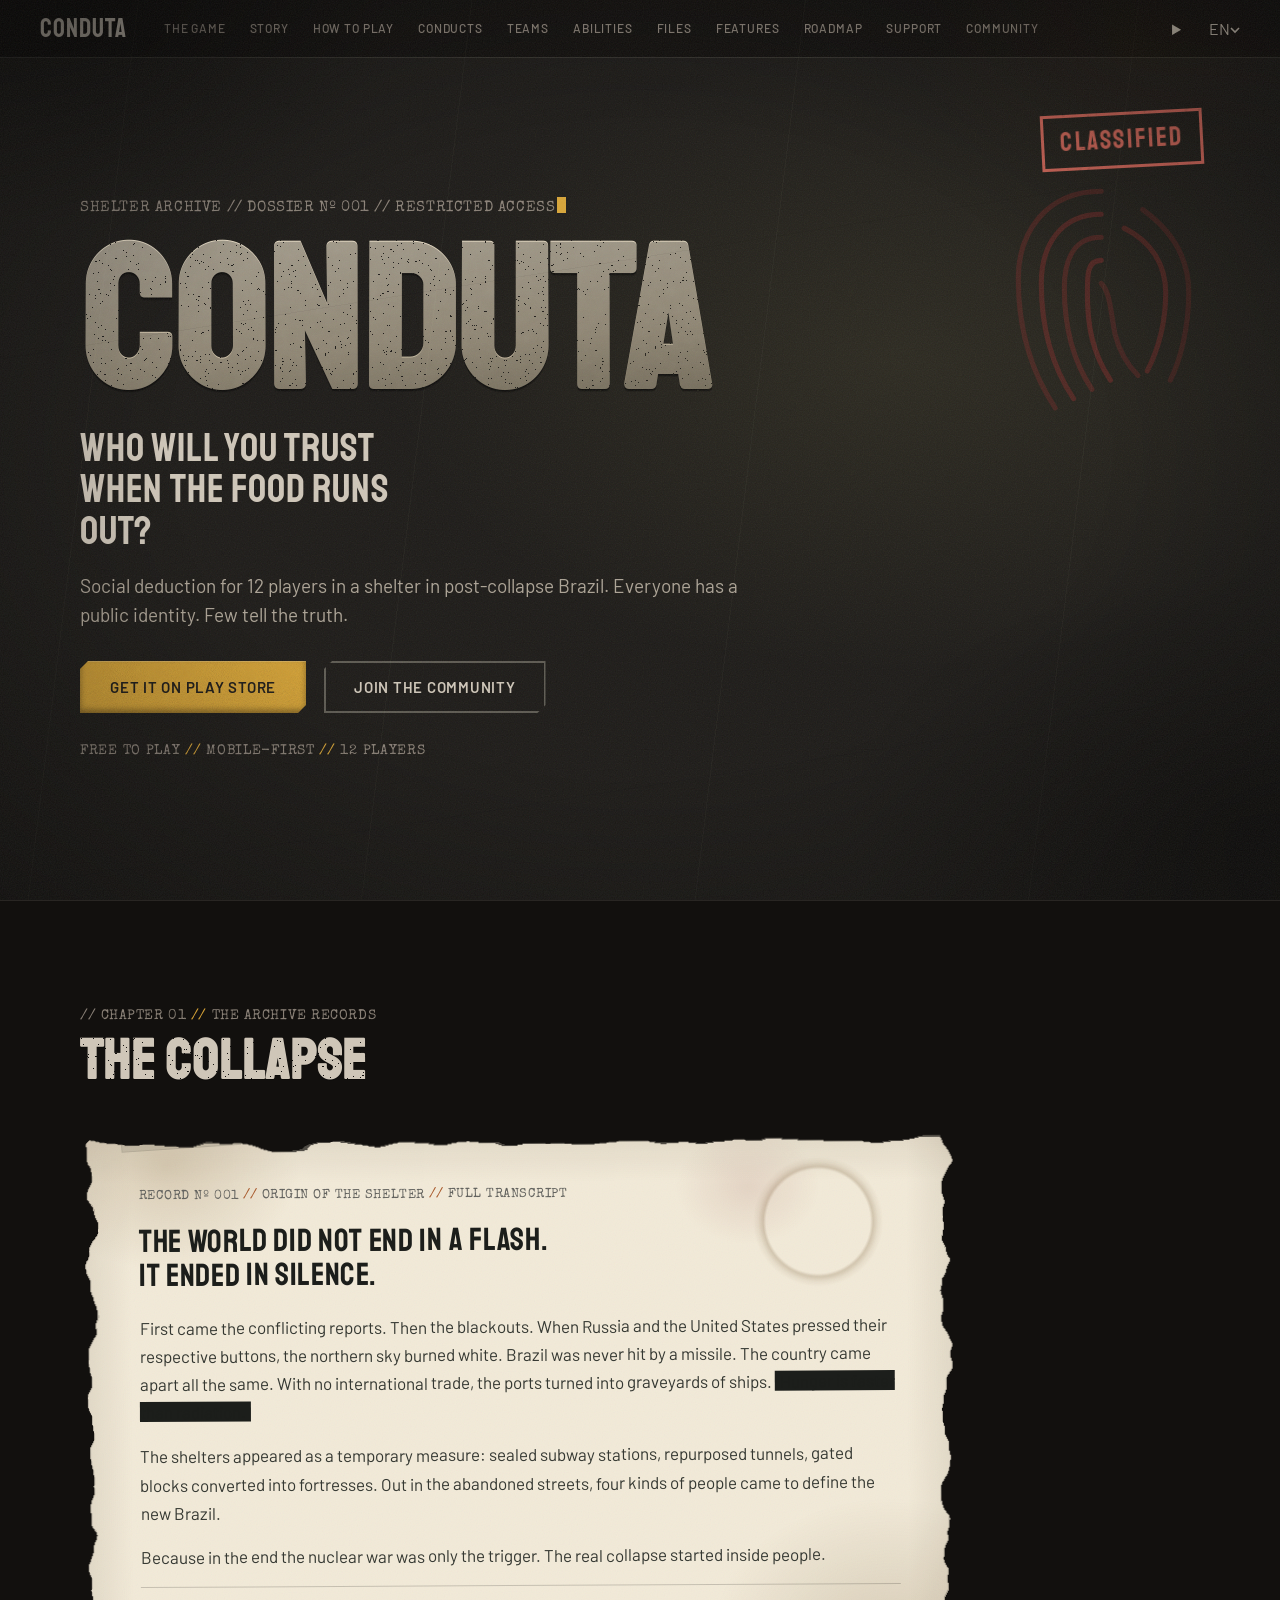
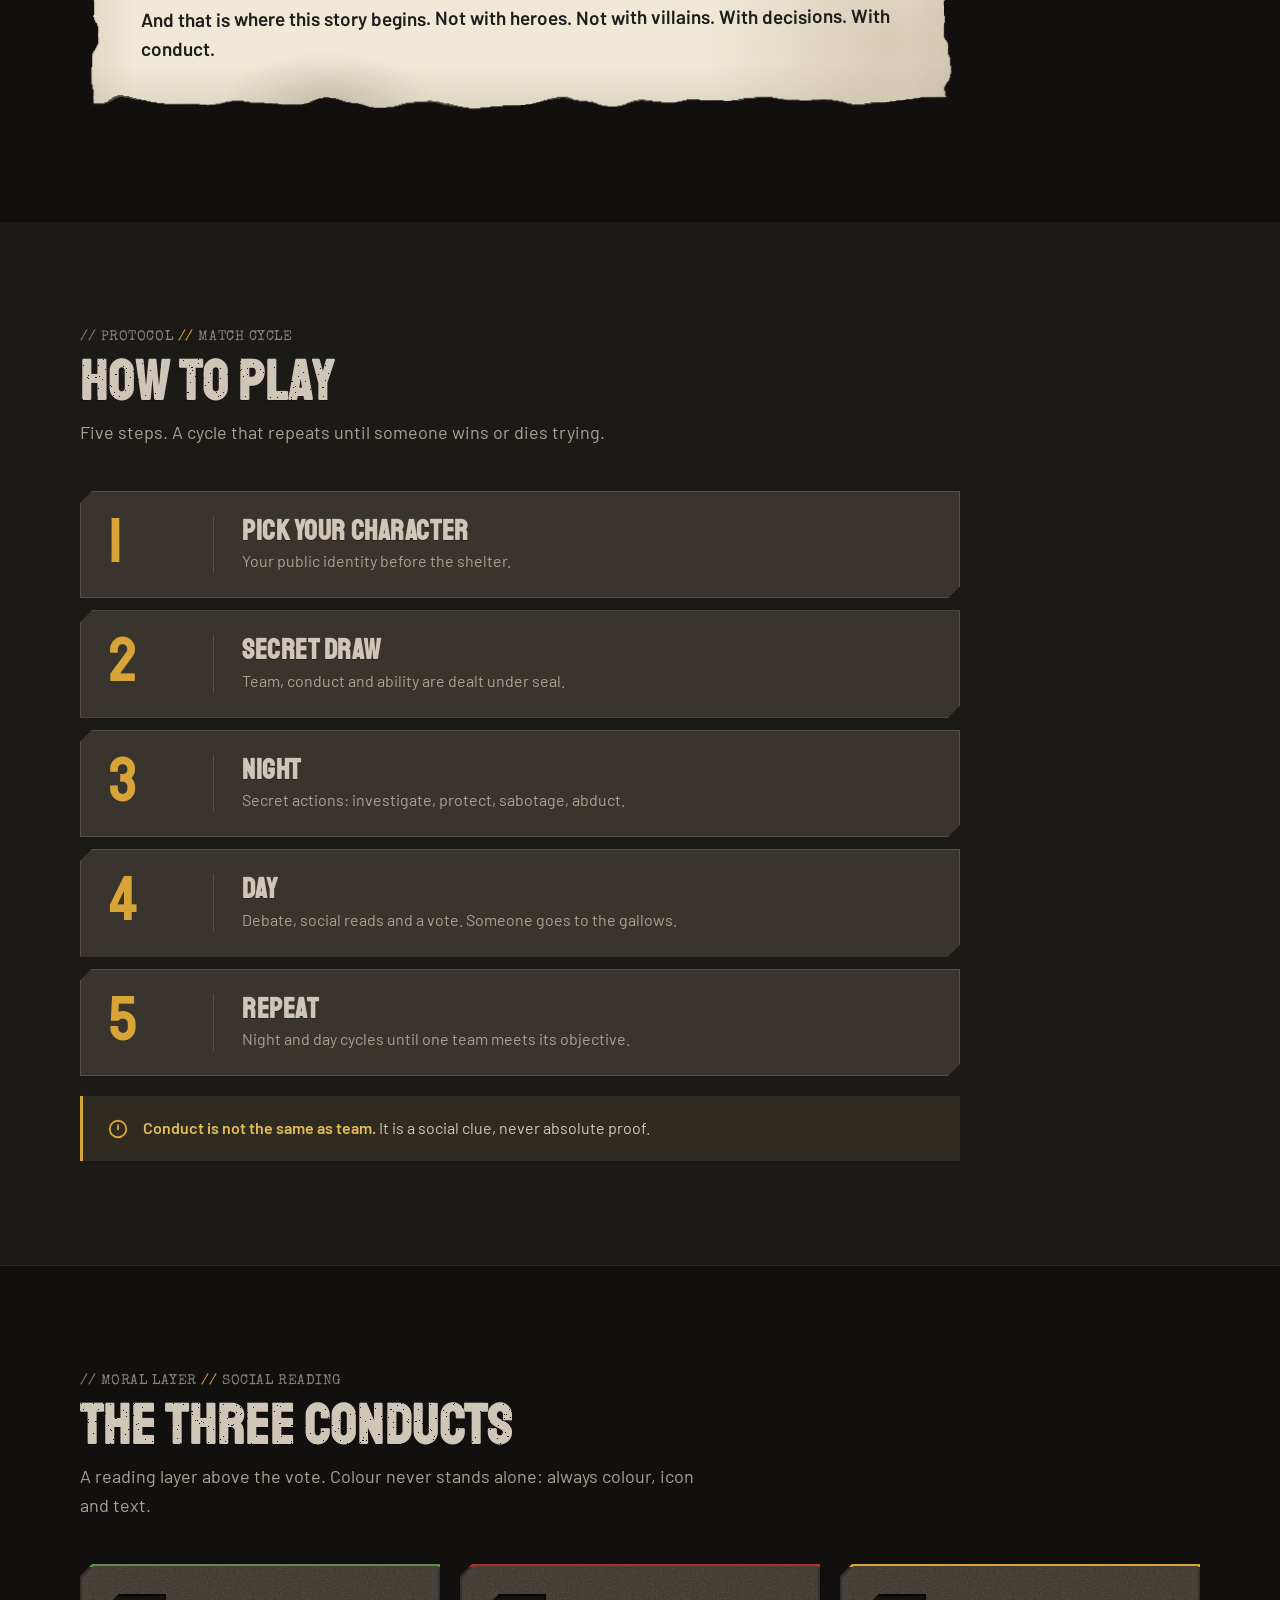
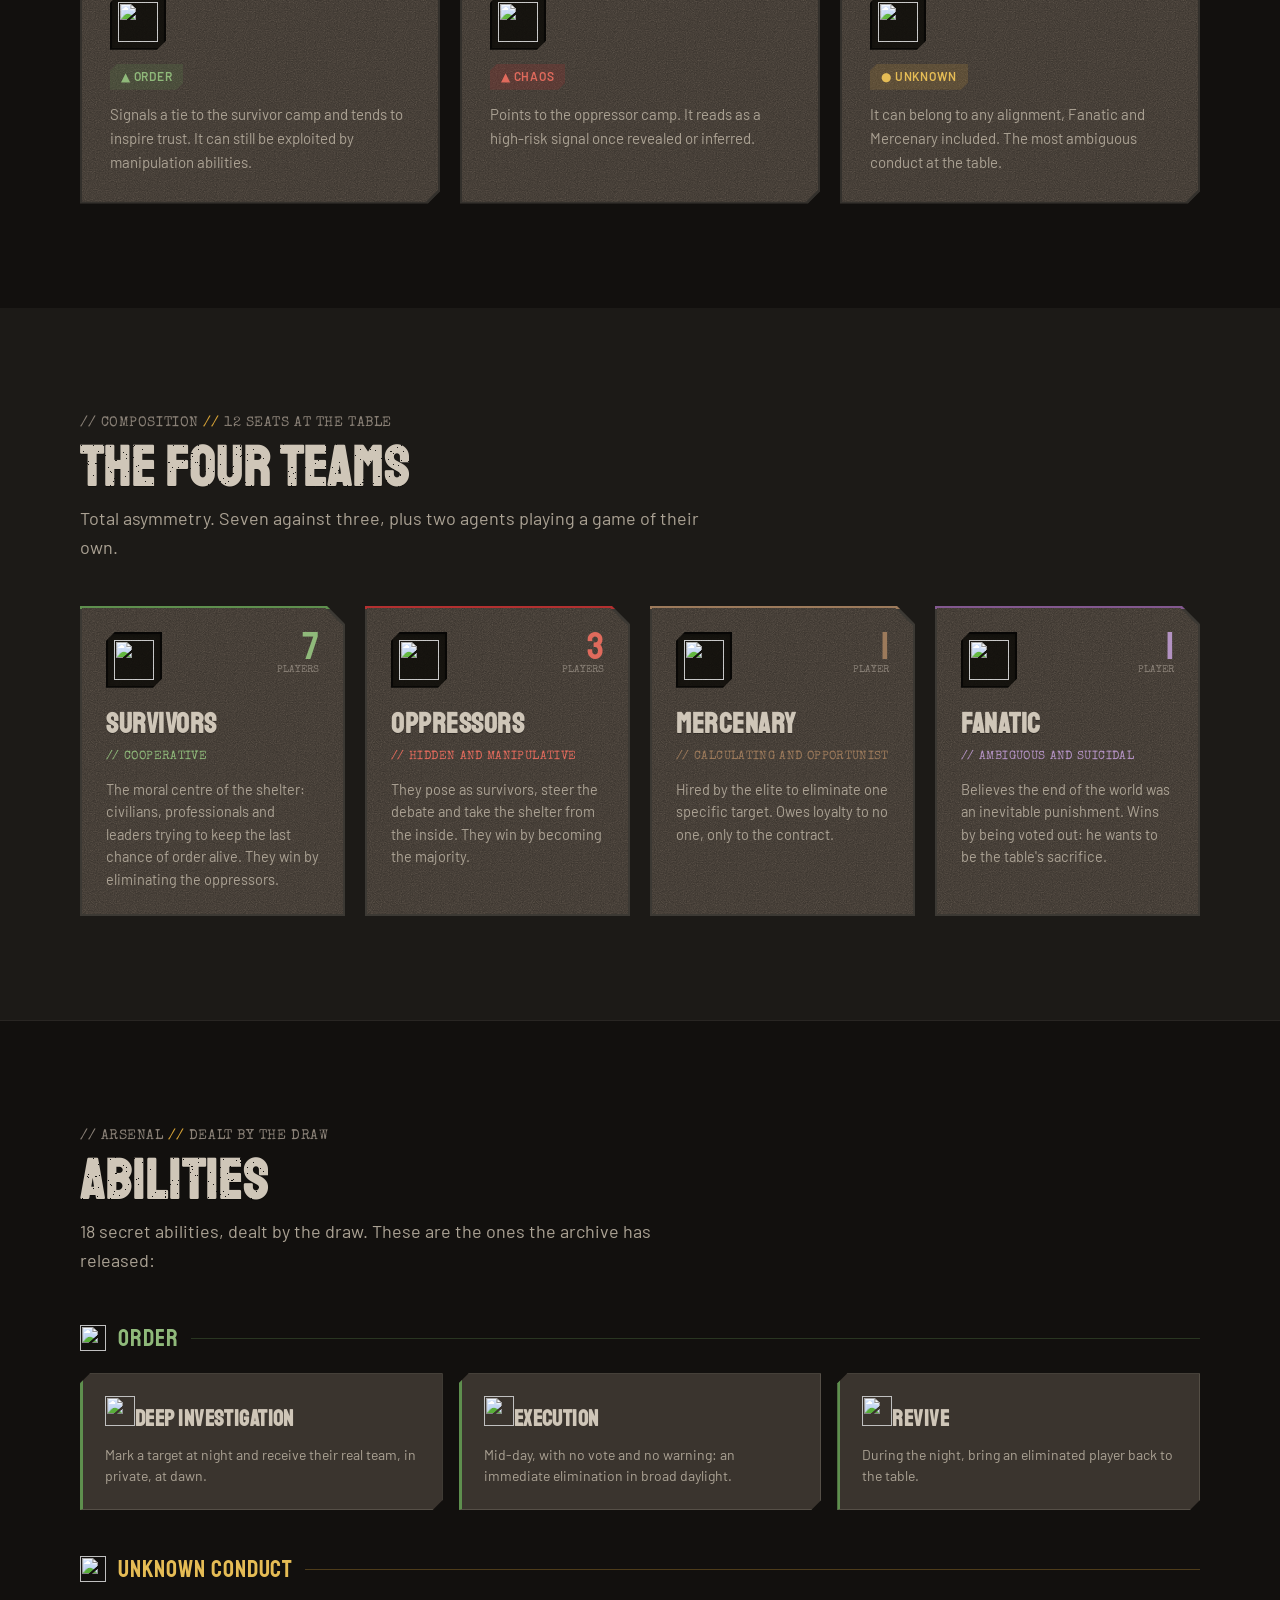
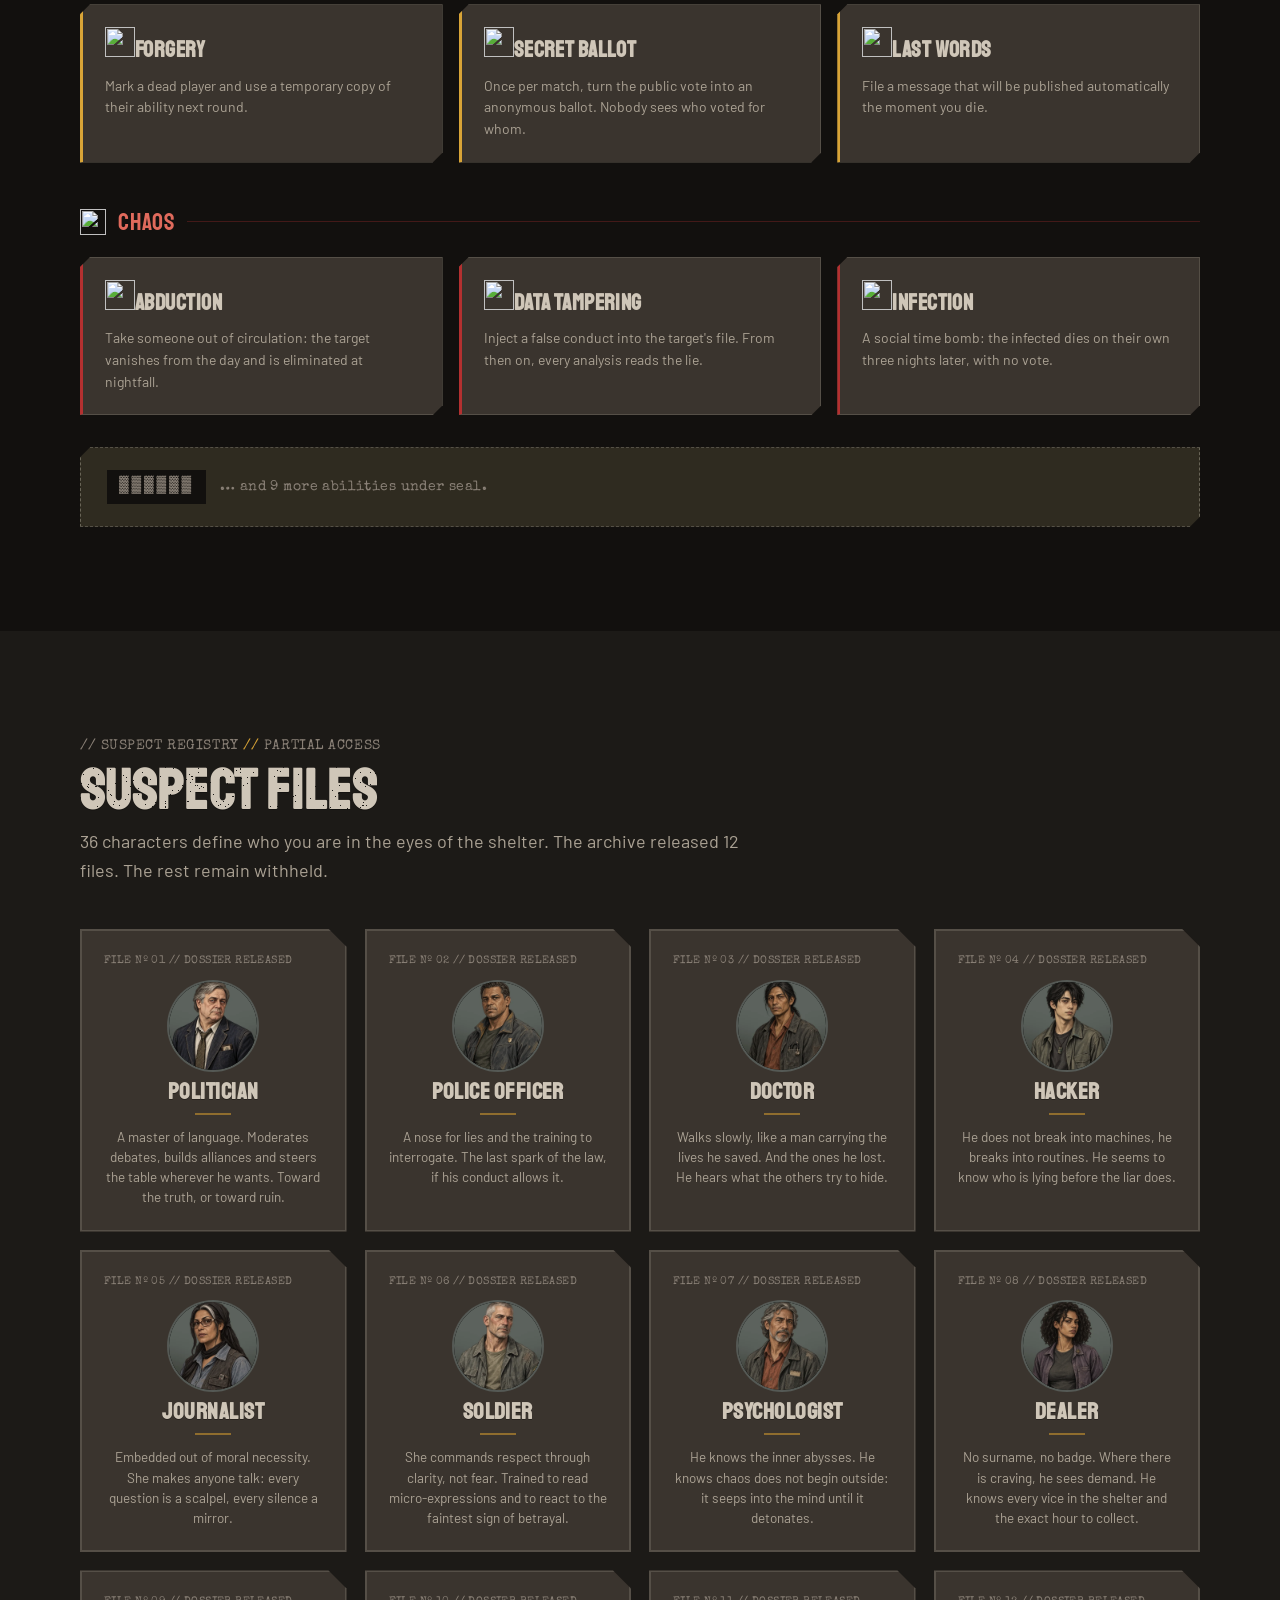
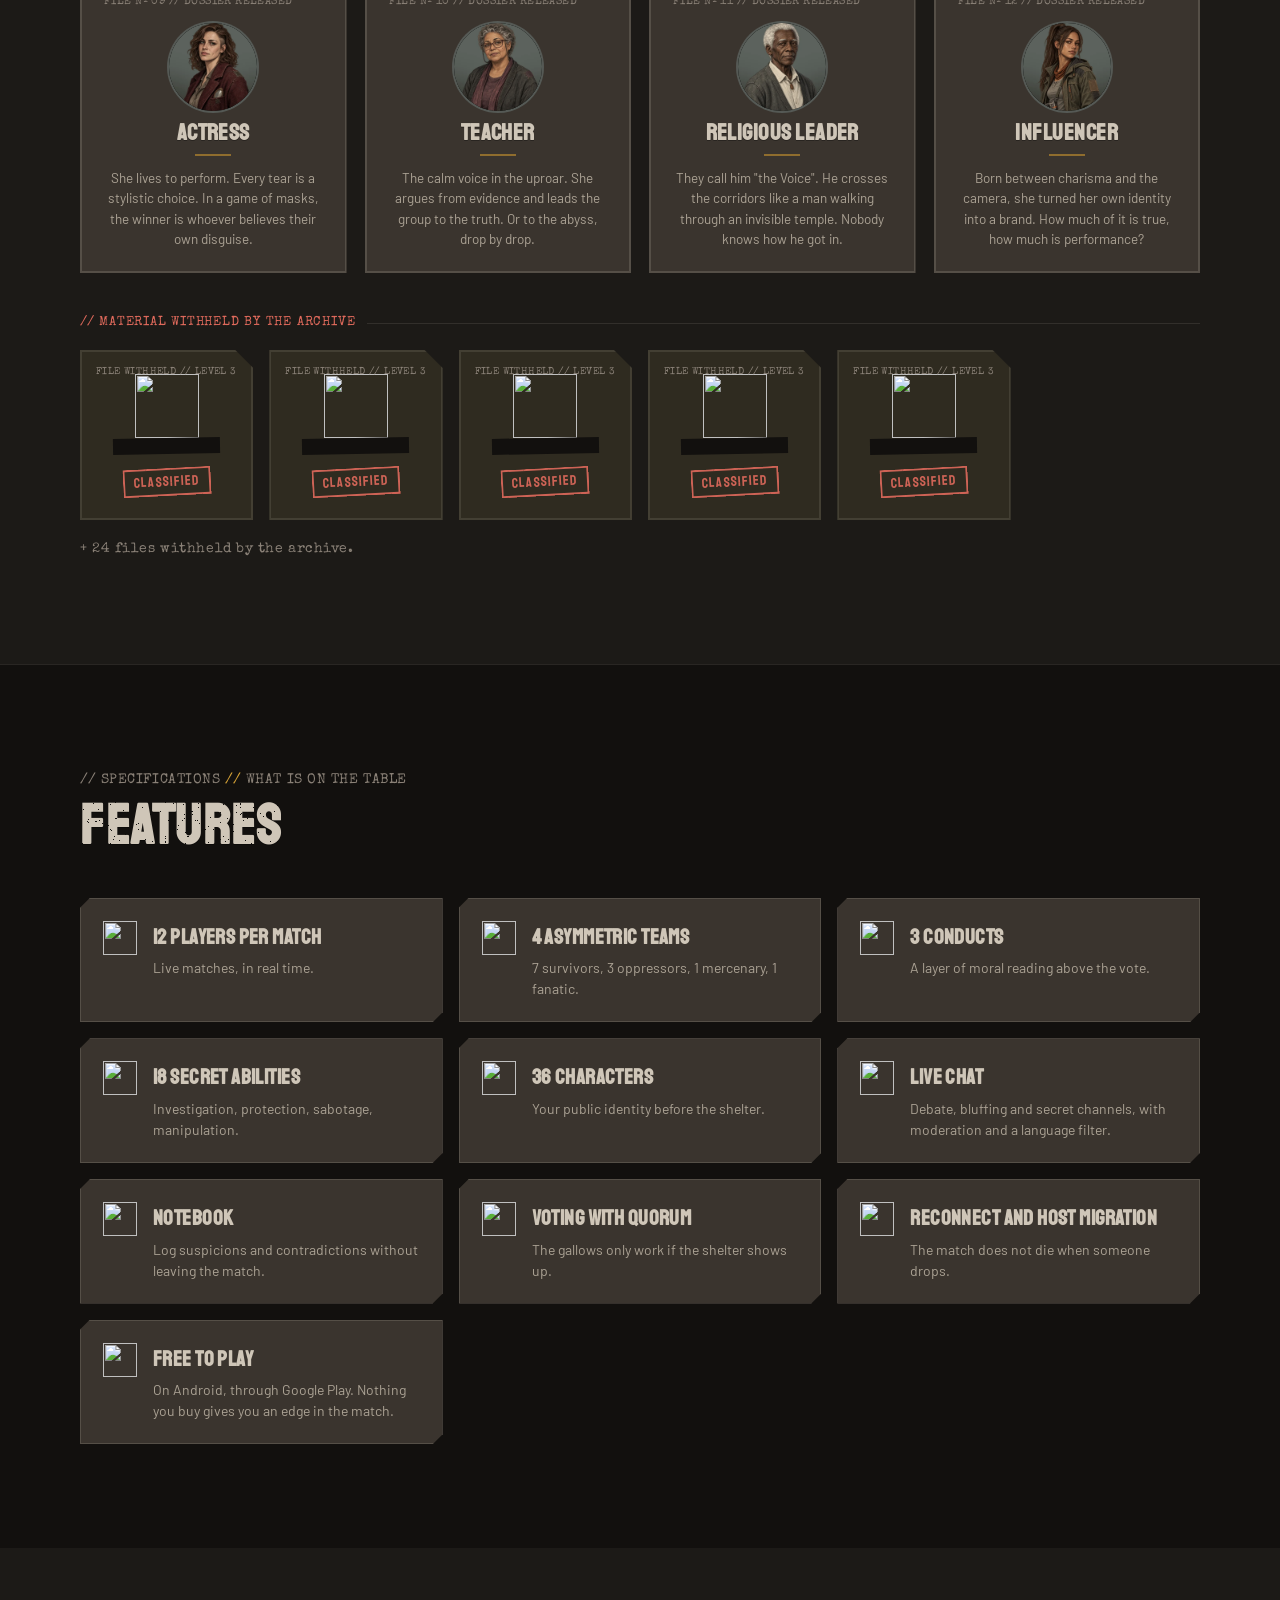
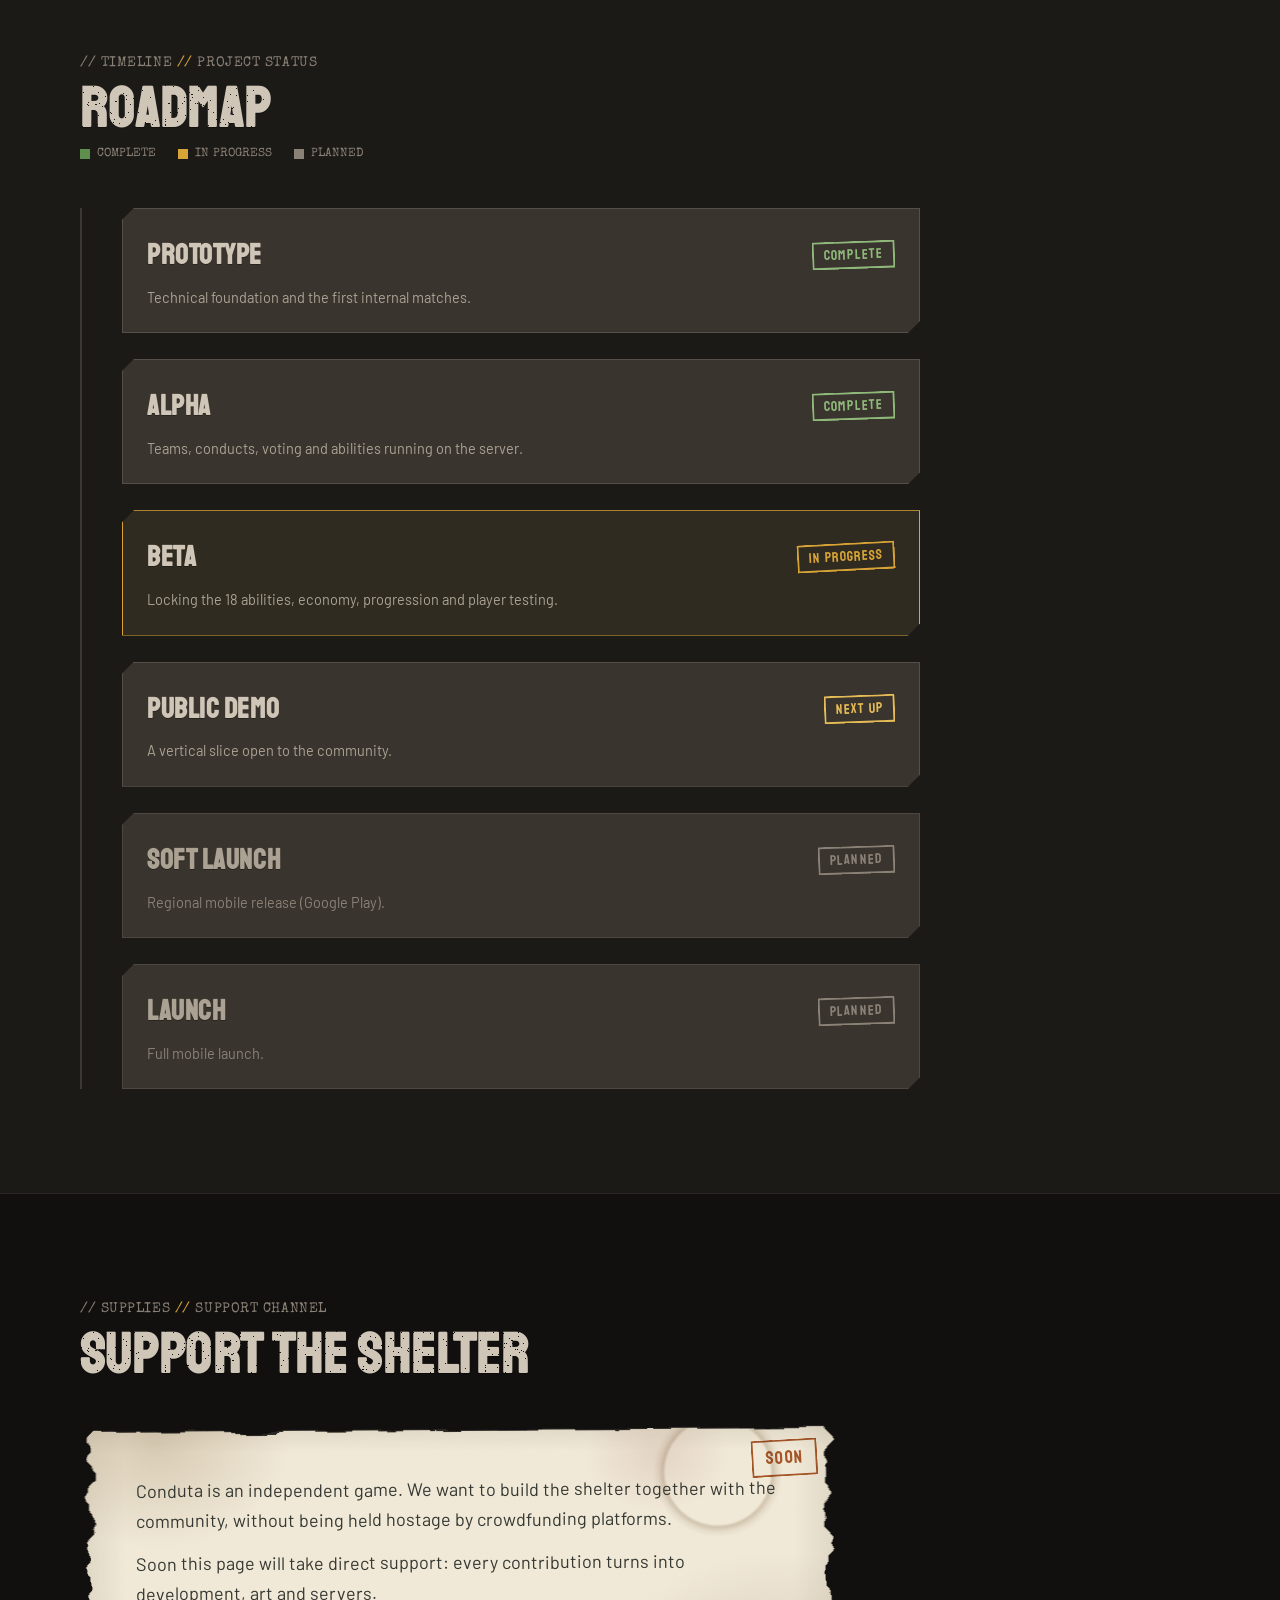
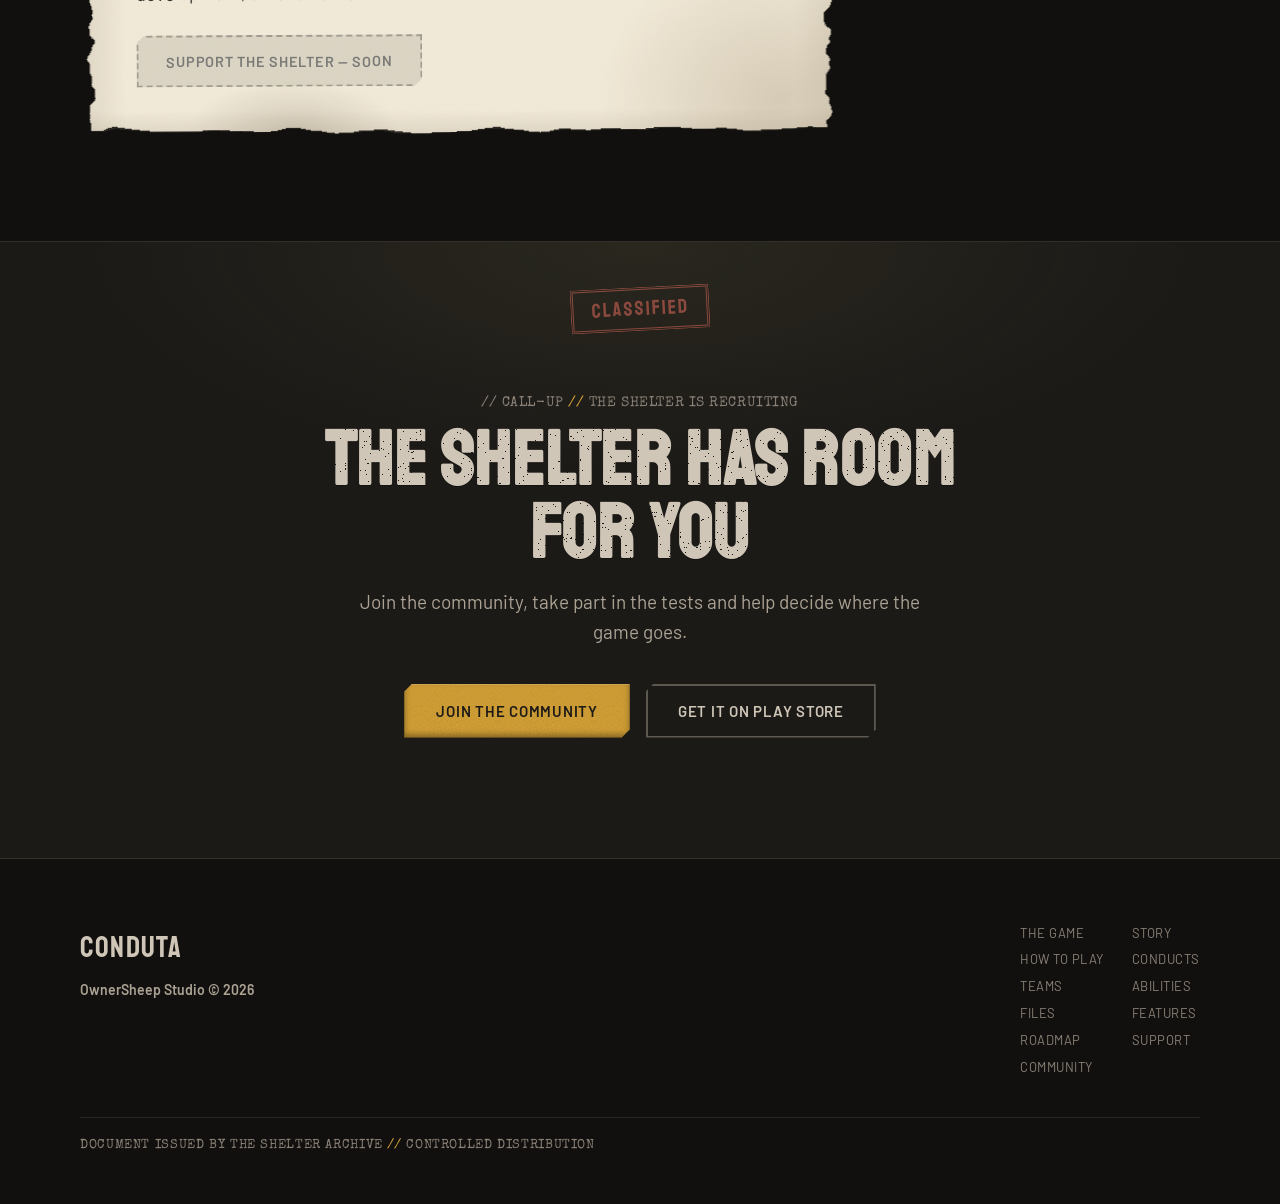
==== commit 85bb590f: "fix(site): tira a promessa de PC/Steam, usa "personagem" e conserta o menu Itens da auditoria de mar" ====
--- a/site/en/index.html
+++ b/site/en/index.html
@@ -134,7 +134,7 @@
 
 <nav style="position:fixed;top:0;left:0;right:0;z-index:1000;height:58px;display:flex;align-items:center;gap:clamp(12px,2vw,28px);padding:0 clamp(14px,4vw,40px);background:var(--surface-sunken);border-bottom:1px solid var(--border-medium);">
   <a href="#hero" style="font-family:var(--font-display);font-size:26px;letter-spacing:.04em;color:var(--ink);text-decoration:none;flex:none;line-height:1;">CONDUTA</a>
-  <div style="display:flex;gap:2px;overflow-x:auto;flex:1;scrollbar-width:none;-ms-overflow-style:none;mask-image:linear-gradient(90deg,transparent 0,#000 14px,#000 calc(100% - 14px),transparent 100%);">
+  <div class="nav-links" style="display:flex;gap:2px;overflow-x:auto;flex:1;scrollbar-width:none;-ms-overflow-style:none;mask-image:linear-gradient(90deg,transparent 0,#000 14px,#000 calc(100% - 14px),transparent 100%);">
     <a href="#hero" style="flex:none;padding:8px 11px;font-family:var(--font-body);font-weight:500;font-size:12px;letter-spacing:.07em;text-transform:uppercase;color:var(--ink-muted);text-decoration:none;white-space:nowrap;transition:color 120ms var(--ease-out);" style-hover="color:var(--accent);">The Game</a>
     <a href="#historia" style="flex:none;padding:8px 11px;font-family:var(--font-body);font-weight:500;font-size:12px;letter-spacing:.07em;text-transform:uppercase;color:var(--ink-muted);text-decoration:none;white-space:nowrap;transition:color 120ms var(--ease-out);" style-hover="color:var(--accent);">Story</a>
     <a href="#como" style="flex:none;padding:8px 11px;font-family:var(--font-body);font-weight:500;font-size:12px;letter-spacing:.07em;text-transform:uppercase;color:var(--ink-muted);text-decoration:none;white-space:nowrap;transition:color 120ms var(--ease-out);" style-hover="color:var(--accent);">How to Play</a>
@@ -205,7 +205,7 @@
         <div style="display:flex;align-items:stretch;gap:clamp(16px,2.5vw,28px);background:var(--surface-panel);border:1px solid var(--border-medium);padding:clamp(16px,2.5vw,24px) clamp(18px,3vw,28px);clip-path:polygon(12px 0,100% 0,100% calc(100% - 12px),calc(100% - 12px) 100%,0 100%,0 12px);">
           <div style="font-family:var(--font-display);font-size:clamp(40px,6vw,64px);line-height:.8;color:var(--accent);flex:none;width:clamp(46px,7vw,76px);">1</div>
           <div style="border-left:1px solid var(--border-medium);padding-left:clamp(16px,2.5vw,28px);display:flex;flex-direction:column;justify-content:center;">
-            <h3 style="font-family:var(--font-display);font-size:clamp(20px,2.8vw,28px);line-height:1.05;letter-spacing:.02em;text-transform:uppercase;color:var(--ink);">Pick your role</h3>
+            <h3 style="font-family:var(--font-display);font-size:clamp(20px,2.8vw,28px);line-height:1.05;letter-spacing:.02em;text-transform:uppercase;color:var(--ink);">Pick your character</h3>
             <p style="font-size:clamp(14px,1.7vw,16px);line-height:1.5;color:var(--ink-soft);margin-top:4px;">Your public identity before the shelter.</p>
           </div>
         </div>
@@ -364,7 +364,7 @@
   <div style="max-width:1120px;margin:0 auto;">
     <div style="font-family:var(--font-dossier);font-size:14px;color:var(--ink-muted);letter-spacing:.04em;">// SUSPECT REGISTRY <span style="color:var(--accent);">//</span> PARTIAL ACCESS</div>
     <h2 style="font-family:var(--font-display);font-size:clamp(34px,5.5vw,56px);line-height:1.0;letter-spacing:.02em;text-transform:uppercase;color:var(--ink);margin:6px 0 8px;">Suspect Files</h2>
-    <p style="font-size:clamp(15px,1.9vw,18px);line-height:1.6;color:var(--ink-soft);max-width:66ch;margin-bottom:clamp(28px,4vw,44px);">36 roles define who you are in the eyes of the shelter. The archive released 12 files. The rest remain withheld.</p>
+    <p style="font-size:clamp(15px,1.9vw,18px);line-height:1.6;color:var(--ink-soft);max-width:66ch;margin-bottom:clamp(28px,4vw,44px);">36 characters define who you are in the eyes of the shelter. The archive released 12 files. The rest remain withheld.</p>
     <div style="display:grid;grid-template-columns:repeat(auto-fill,minmax(min(100%,250px),1fr));gap:clamp(12px,1.8vw,18px);">
       
         <div style="position:relative;background:var(--surface-panel);border:2px solid var(--border-medium);padding:clamp(16px,2.2vw,22px);clip-path:polygon(0 0,calc(100% - 18px) 0,100% 18px,100% 100%,0 100%);transition:border-color 120ms var(--ease-out);" style-hover="border-color:var(--border-strong);">
@@ -546,7 +546,7 @@
 
       <div style="display:flex;gap:16px;background:var(--surface-panel);border:1px solid var(--border-medium);padding:clamp(16px,2.2vw,22px);clip-path:polygon(10px 0,100% 0,100% calc(100% - 10px),calc(100% - 10px) 100%,0 100%,0 10px);"><img class="ico-feat" src="/icons/habilidade_ordem_analise_profunda.svg" alt="" width="34" height="34" loading="lazy" decoding="async"><div><h4 style="font-family:var(--font-display);font-size:clamp(18px,2vw,21px);letter-spacing:.02em;text-transform:uppercase;color:var(--ink);">18 secret abilities</h4><p style="font-size:14px;line-height:1.5;color:var(--ink-soft);margin-top:3px;">Investigation, protection, sabotage, manipulation.</p></div></div>
 
-      <div style="display:flex;gap:16px;background:var(--surface-panel);border:1px solid var(--border-medium);padding:clamp(16px,2.2vw,22px);clip-path:polygon(10px 0,100% 0,100% calc(100% - 10px),calc(100% - 10px) 100%,0 100%,0 10px);"><img class="ico-feat" src="/icons/interface_perfil.svg" alt="" width="34" height="34" loading="lazy" decoding="async"><div><h4 style="font-family:var(--font-display);font-size:clamp(18px,2vw,21px);letter-spacing:.02em;text-transform:uppercase;color:var(--ink);">36 roles</h4><p style="font-size:14px;line-height:1.5;color:var(--ink-soft);margin-top:3px;">Your public identity before the shelter.</p></div></div>
+      <div style="display:flex;gap:16px;background:var(--surface-panel);border:1px solid var(--border-medium);padding:clamp(16px,2.2vw,22px);clip-path:polygon(10px 0,100% 0,100% calc(100% - 10px),calc(100% - 10px) 100%,0 100%,0 10px);"><img class="ico-feat" src="/icons/interface_perfil.svg" alt="" width="34" height="34" loading="lazy" decoding="async"><div><h4 style="font-family:var(--font-display);font-size:clamp(18px,2vw,21px);letter-spacing:.02em;text-transform:uppercase;color:var(--ink);">36 characters</h4><p style="font-size:14px;line-height:1.5;color:var(--ink-soft);margin-top:3px;">Your public identity before the shelter.</p></div></div>
 
       <div style="display:flex;gap:16px;background:var(--surface-panel);border:1px solid var(--border-medium);padding:clamp(16px,2.2vw,22px);clip-path:polygon(10px 0,100% 0,100% calc(100% - 10px),calc(100% - 10px) 100%,0 100%,0 10px);"><img class="ico-feat" src="/icons/interface_comunicacao.svg" alt="" width="34" height="34" loading="lazy" decoding="async"><div><h4 style="font-family:var(--font-display);font-size:clamp(18px,2vw,21px);letter-spacing:.02em;text-transform:uppercase;color:var(--ink);">Live chat</h4><p style="font-size:14px;line-height:1.5;color:var(--ink-soft);margin-top:3px;">Debate, bluffing and secret channels, with moderation and a language filter.</p></div></div>
 
@@ -556,7 +556,7 @@
 
       <div style="display:flex;gap:16px;background:var(--surface-panel);border:1px solid var(--border-medium);padding:clamp(16px,2.2vw,22px);clip-path:polygon(10px 0,100% 0,100% calc(100% - 10px),calc(100% - 10px) 100%,0 100%,0 10px);"><img class="ico-feat" src="/icons/interface_atualizar.svg" alt="" width="34" height="34" loading="lazy" decoding="async"><div><h4 style="font-family:var(--font-display);font-size:clamp(18px,2vw,21px);letter-spacing:.02em;text-transform:uppercase;color:var(--ink);">Reconnect and host migration</h4><p style="font-size:14px;line-height:1.5;color:var(--ink-soft);margin-top:3px;">The match does not die when someone drops.</p></div></div>
 
-      <div style="display:flex;gap:16px;background:var(--surface-panel);border:1px solid var(--border-medium);padding:clamp(16px,2.2vw,22px);clip-path:polygon(10px 0,100% 0,100% calc(100% - 10px),calc(100% - 10px) 100%,0 100%,0 10px);"><img class="ico-feat" src="/icons/interface_jogar.svg" alt="" width="34" height="34" loading="lazy" decoding="async"><div><h4 style="font-family:var(--font-display);font-size:clamp(18px,2vw,21px);letter-spacing:.02em;text-transform:uppercase;color:var(--ink);">Free to play</h4><p style="font-size:14px;line-height:1.5;color:var(--ink-soft);margin-top:3px;">Mobile-first, with PC (Steam) on the cross-platform horizon.</p></div></div>
+      <div style="display:flex;gap:16px;background:var(--surface-panel);border:1px solid var(--border-medium);padding:clamp(16px,2.2vw,22px);clip-path:polygon(10px 0,100% 0,100% calc(100% - 10px),calc(100% - 10px) 100%,0 100%,0 10px);"><img class="ico-feat" src="/icons/interface_jogar.svg" alt="" width="34" height="34" loading="lazy" decoding="async"><div><h4 style="font-family:var(--font-display);font-size:clamp(18px,2vw,21px);letter-spacing:.02em;text-transform:uppercase;color:var(--ink);">Free to play</h4><p style="font-size:14px;line-height:1.5;color:var(--ink-soft);margin-top:3px;">On Android, through Google Play. Nothing you buy gives you an edge in the match.</p></div></div>
 
     </div>
   </div>
@@ -600,7 +600,7 @@
       <div style="position:relative;background:var(--surface-panel);border:1px solid var(--border-subtle);padding:clamp(18px,2.4vw,24px);clip-path:polygon(12px 0,100% 0,100% calc(100% - 12px),calc(100% - 12px) 100%,0 100%,0 12px);">
         <span style="position:absolute;left:calc(-1 * clamp(24px,4vw,40px) - 9px);top:24px;width:16px;height:16px;background:var(--ink-muted);border:3px solid var(--surface-base);"></span>
         <div style="display:flex;flex-wrap:wrap;align-items:center;gap:12px;justify-content:space-between;"><h3 style="font-family:var(--font-display);font-size:clamp(22px,2.8vw,28px);letter-spacing:.02em;text-transform:uppercase;color:var(--ink-soft);">Launch</h3><span style="font-family:var(--font-display);font-size:14px;letter-spacing:.08em;color:var(--ink-muted);border:2px solid var(--ink-muted);padding:1px 10px;transform:rotate(-2deg);text-transform:uppercase;-webkit-mask-image:url(&quot;data:image/svg+xml,%3Csvg xmlns='http://www.w3.org/2000/svg' width='240' height='120'%3E%3Cfilter id='w'%3E%3CfeTurbulence type='fractalNoise' baseFrequency='0.16 0.30' numOctaves='3' seed='7'/%3E%3CfeComponentTransfer%3E%3CfeFuncA type='discrete' tableValues='0.55 0.7 0.85 1 1 1 1 1 1 1 1 1'/%3E%3C/feComponentTransfer%3E%3C/filter%3E%3Crect width='240' height='120' filter='url(%23w)' fill='black'/%3E%3C/svg%3E&quot;);mask-image:url(&quot;data:image/svg+xml,%3Csvg xmlns='http://www.w3.org/2000/svg' width='240' height='120'%3E%3Cfilter id='w'%3E%3CfeTurbulence type='fractalNoise' baseFrequency='0.16 0.30' numOctaves='3' seed='7'/%3E%3CfeComponentTransfer%3E%3CfeFuncA type='discrete' tableValues='0.55 0.7 0.85 1 1 1 1 1 1 1 1 1'/%3E%3C/feComponentTransfer%3E%3C/filter%3E%3Crect width='240' height='120' filter='url(%23w)' fill='black'/%3E%3C/svg%3E&quot;);">Planned</span></div>
-        <p style="font-size:14.5px;line-height:1.55;color:var(--ink-muted);margin-top:8px;">Mobile + PC (Steam), cross-platform.</p>
+        <p style="font-size:14.5px;line-height:1.55;color:var(--ink-muted);margin-top:8px;">Full mobile launch.</p>
       </div>
     </div>
   </div>
